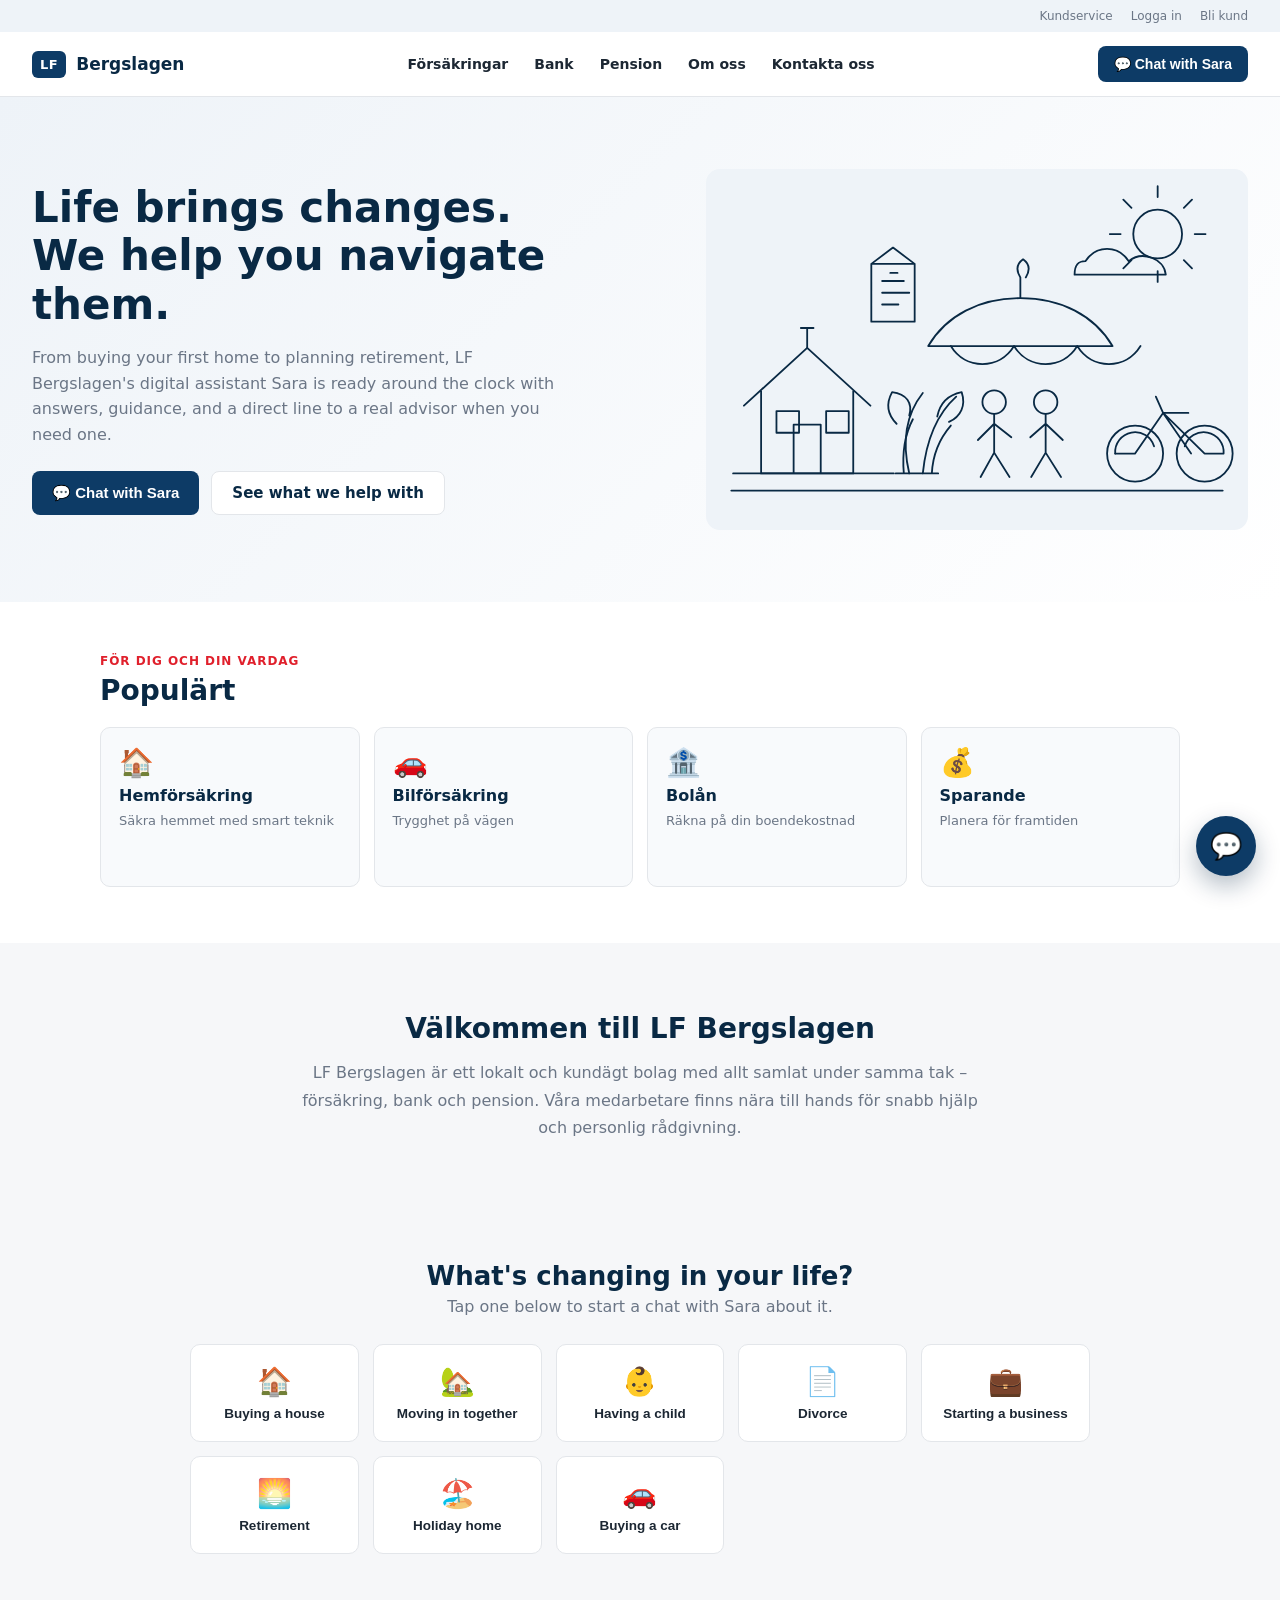
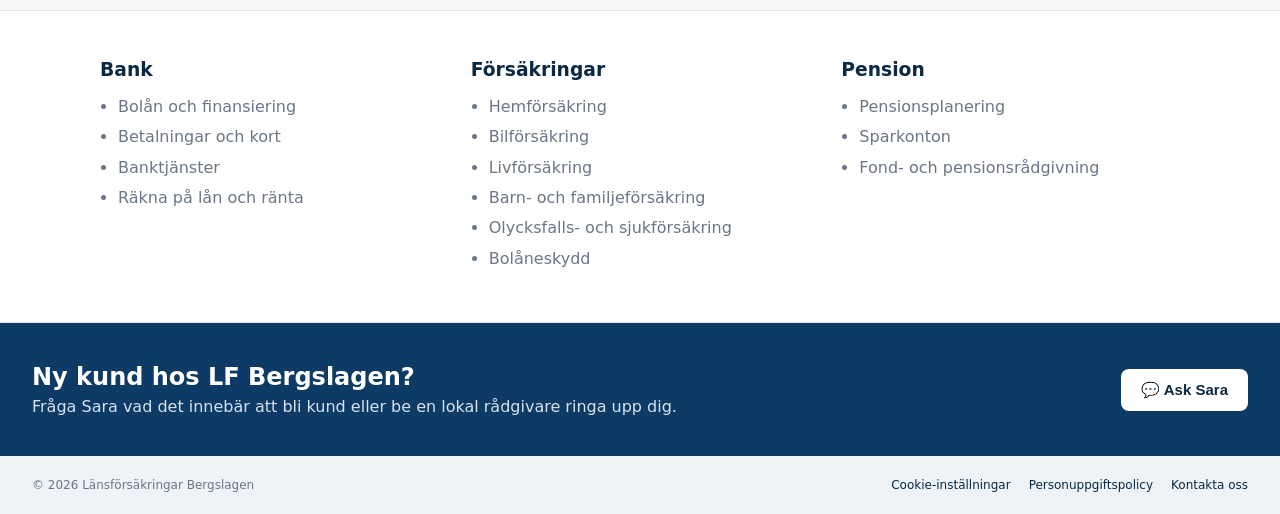
==== frontend/site.html @ 1dabb5bf "Add bilingual form-filling, LF logos, and initial site redesign" ====
<!DOCTYPE html>
<html lang="sv">

<head>
  <meta charset="UTF-8" />
  <meta name="viewport" content="width=device-width, initial-scale=1.0" />
  <title>LF Bergslagen — Demo site</title>
  <link rel="stylesheet" href="style.css" />
  <link rel="stylesheet" href="site.css" />
</head>

<body class="site-body">
  <div class="utility-bar">
    <div class="utility-links">
      <a href="#support">Kundservice</a>
      <a href="#login">Logga in</a>
      <a href="#become-customer">Bli kund</a>
    </div>
  </div>
  <header class="site-nav">
    <div class="site-logo">
      <span class="site-logo-mark">LF</span>
      <span class="site-logo-text">Bergslagen</span>
    </div>
    <nav class="site-links">
      <a href="#insurance">Försäkringar</a>
      <a href="#bank">Bank</a>
      <a href="#pension">Pension</a>
      <a href="#about">Om oss</a>
      <a href="#support">Kontakta oss</a>
    </nav>
    <button id="nav-chat-btn" class="site-nav-cta" type="button">💬 Chat with Sara</button>
  </header>

  <main>
    <section class="hero">
      <div class="hero-copy">
        <h1>Life brings changes.<br />We help you navigate them.</h1>
        <p>
          From buying your first home to planning retirement, LF Bergslagen's
          digital assistant Sara is ready around the clock with answers,
          guidance, and a direct line to a real advisor when you need one.
        </p>
        <div class="hero-actions">
          <button id="hero-chat-btn" class="btn btn-primary" type="button">💬 Chat with Sara</button>
          <a href="#life-moments" class="btn btn-secondary">See what we help with</a>
        </div>
      </div>
      <div class="hero-art">
        <svg class="hero-illustration" viewBox="0 0 600 400" role="img"
          aria-labelledby="hero-illustration-title hero-illustration-desc">
          <title id="hero-illustration-title">Trygghet i vardagen</title>
          <desc id="hero-illustration-desc">En linjeteckning med hus, paraply över två personer, cykel, träd, sol, moln
            och dokument.</desc>
          <g fill="none" stroke="currentColor" stroke-linecap="round" stroke-linejoin="round" stroke-width="2">
            <circle cx="500" cy="72" r="27" />
            <path d="M500 31v-12M500 113v12M459 72h-12M541 72h12M471 43l-9-9M529 43l9-9M471 101l-9 9M529 101l9 9" />
            <path d="M420 102c12-18 36-18 48 0 15-12 39-3 41 15h-101c0-12 5-15 12-15z" />

            <path d="M42 262L112 198l70 64M61 246v91h102v-91M97 337v-54h30v54M78 268h25v24H78zM133 268h25v24h-25z" />
            <path d="M30 337h178M112 198v-22M105 176h14" />

            <path d="M246 196c20-34 57-53 102-53s82 19 102 53H246z" />
            <path d="M271 196c8 13 21 20 35 20s27-7 35-20c8 13 21 20 35 20s27-7 35-20c8 13 21 20 35 20s27-7 35-20" />
            <path d="M348 143v-23M348 120c-5-8-4-15 3-20 7 5 8 12 3 20" />
            <circle cx="319" cy="258" r="13" />
            <path d="M319 271v43M319 282l-18 18M319 282l19 15M319 314l-15 27M319 314l17 27" />
            <circle cx="376" cy="258" r="13" />
            <path d="M376 271v43M376 282l-17 15M376 282l19 18M376 314l-16 27M376 314l17 27" />

            <circle cx="475" cy="315" r="31" />
            <circle cx="552" cy="315" r="31" />
            <path d="M475 315l31-45 46 45M506 270h28M506 270l-8-18M537 315l-31-45M475 315h-22M552 315h20" />
            <path d="M453 315a22 22 0 0 1 43-8M530 307a22 22 0 0 1 43 8" />

            <path
              d="M225 337c-8-34-4-65 15-89M240 337c4-39 17-67 37-85M211 282c-10-10-12-22-5-35 16 2 23 12 19 26M256 274c3-15 12-24 27-27 5 15-1 27-14 33" />
            <path d="M210 337h47M219 337c-2-23 1-43 10-60M250 337c1-20 8-38 21-53" />

            <path d="M183 105h48v64h-48zM183 105l24-18 24 18M195 124h24M195 137h30M195 150h18" />
            <path d="M204 115h8" />

            <path d="M28 356h544" />
          </g>
        </svg>
      </div>
    </section>

    <section class="popular" aria-labelledby="popular-title">
      <div class="section-heading">
        <span class="section-kicker">För dig och din vardag</span>
        <h2 id="popular-title">Populärt</h2>
      </div>
      <div class="popular-grid">
        <a class="popular-card" href="#insurance">
          <span class="popular-icon" aria-hidden="true">🏠</span>
          <span class="popular-card-title">Hemförsäkring</span>
          <span class="popular-card-copy">Säkra hemmet med smart teknik</span>
        </a>
        <a class="popular-card" href="#insurance">
          <span class="popular-icon" aria-hidden="true">🚗</span>
          <span class="popular-card-title">Bilförsäkring</span>
          <span class="popular-card-copy">Trygghet på vägen</span>
        </a>
        <a class="popular-card" href="#bank">
          <span class="popular-icon" aria-hidden="true">🏦</span>
          <span class="popular-card-title">Bolån</span>
          <span class="popular-card-copy">Räkna på din boendekostnad</span>
        </a>
        <a class="popular-card" href="#pension">
          <span class="popular-icon" aria-hidden="true">💰</span>
          <span class="popular-card-title">Sparande</span>
          <span class="popular-card-copy">Planera för framtiden</span>
        </a>
      </div>
    </section>

    <section id="about" class="welcome-section">
      <h2>Välkommen till LF Bergslagen</h2>
      <p>LF Bergslagen är ett lokalt och kundägt bolag med allt samlat under samma tak – försäkring, bank och pension.
        Våra medarbetare finns nära till hands för snabb hjälp och personlig rådgivning.</p>
    </section>

    <section id="life-moments" class="life-moments">
      <h2>What's changing in your life?</h2>
      <p class="section-sub">Tap one below to start a chat with Sara about it.</p>
      <div class="moment-grid">
        <button class="moment-card" data-text="I'd like help with buying a house">🏠<span>Buying a house</span></button>
        <button class="moment-card" data-text="My partner and I are moving in together">🏡<span>Moving in
            together</span></button>
        <button class="moment-card" data-text="We're having a baby soon">👶<span>Having a child</span></button>
        <button class="moment-card" data-text="I'm going through a divorce">📄<span>Divorce</span></button>
        <button class="moment-card" data-text="I'm starting my own business">💼<span>Starting a business</span></button>
        <button class="moment-card" data-text="I'm retiring soon">🌅<span>Retirement</span></button>
        <button class="moment-card" data-text="I'd like help with buying a holiday home">🏖️<span>Holiday
            home</span></button>
        <button class="moment-card" data-text="I'd like help with buying a car">🚗<span>Buying a car</span></button>
      </div>
    </section>

    <section id="bank" class="products">
      <div class="product-col">
        <h3>Bank</h3>
        <ul>
          <li>Bolån och finansiering</li>
          <li>Betalningar och kort</li>
          <li>Banktjänster</li>
          <li>Räkna på lån och ränta</li>
        </ul>
      </div>
      <div class="product-col" id="insurance">
        <h3>Försäkringar</h3>
        <ul>
          <li>Hemförsäkring</li>
          <li>Bilförsäkring</li>
          <li>Livförsäkring</li>
          <li>Barn- och familjeförsäkring</li>
          <li>Olycksfalls- och sjukförsäkring</li>
          <li>Bolåneskydd</li>
        </ul>
      </div>
      <div class="product-col" id="pension">
        <h3>Pension</h3>
        <ul>
          <li>Pensionsplanering</li>
          <li>Sparkonton</li>
          <li>Fond- och pensionsrådgivning</li>
        </ul>
      </div>
    </section>

    <section id="become-customer" class="cta-band">
      <div>
        <h2>Ny kund hos LF Bergslagen?</h2>
        <p>Fråga Sara vad det innebär att bli kund eller be en lokal rådgivare ringa upp dig.</p>
      </div>
      <button class="btn btn-primary cta-band-btn" type="button" data-text="I'd like to become a customer">💬 Ask
        Sara</button>
    </section>
  </main>

  <footer class="site-footer">
    <span>© 2026 Länsförsäkringar Bergslagen</span>
    <nav class="footer-links" aria-label="Footer">
      <a href="#">Cookie-inställningar</a>
      <a href="#">Personuppgiftspolicy</a>
      <a href="#support" id="footer-chat-link">Kontakta oss</a>
    </nav>
  </footer>

  <div id="chat-widget" class="chat-widget" hidden>
    <div class="chat-widget-header">
      <span>Sara · AI assistant</span>
      <div class="chat-widget-header-actions">
        <button id="chat-widget-maximize" type="button" title="Expand" aria-label="Expand chat">⤢</button>
        <button id="chat-widget-fullscreen" type="button" title="Full screen" aria-label="Full screen chat">⛶</button>
        <button id="chat-widget-close" type="button" title="Minimize" aria-label="Minimize chat">✕</button>
      </div>
    </div>
    <iframe id="chat-widget-frame" class="chat-widget-frame" title="Chat with Sara" src="about:blank"></iframe>
  </div>
  <button id="chat-widget-fab" class="chat-widget-fab" type="button" aria-label="Open chat">💬</button>

  <script src="site.js"></script>
</body>

</html>
---- frontend/style.css ----
:root {
  --lf-blue: #0d3b66;
  --lf-blue-dark: #092944;
  --lf-red: #e0202c;
  --lf-green: #1a7a4c;
  --bg: #f6f7f9;
  --bubble-assistant: #ffffff;
  --bubble-user: var(--lf-blue);
  --bubble-human: #f0f9f3;
  --text-main: #1c2733;
  --text-muted: #6b7686;
  --border: #e3e6ea;
}

* {
  box-sizing: border-box;
}

/* An author-stylesheet `display` rule (e.g. `.attachment-preview { display:
   flex }`) beats the user-agent stylesheet's `[hidden] { display: none }`
   rule regardless of selector specificity, because author-origin normal
   rules always outrank user-agent-origin normal rules in the cascade. Any
   element toggled via the `hidden` attribute needs this to actually hide. */
[hidden] {
  display: none !important;
}

body {
  margin: 0;
  font-family: "Segoe UI", system-ui, -apple-system, sans-serif;
  background: var(--bg);
  color: var(--text-main);
  height: 100vh;
  display: flex;
  flex-direction: column;
}

.topbar {
  background: var(--lf-blue);
  color: white;
  padding: 12px 20px;
  display: flex;
  align-items: center;
  justify-content: space-between;
  gap: 10px;
}

.app-shell {
  flex: 1;
  display: flex;
  min-height: 0;
}

.sidebar {
  width: 220px;
  min-width: 180px;
  background: white;
  border-right: 1px solid var(--border);
  display: flex;
  flex-direction: column;
  padding: 12px;
  overflow-y: auto;
}

.sidebar-header {
  display: flex;
  align-items: center;
  justify-content: space-between;
  gap: 6px;
  margin-bottom: 10px;
}

.new-chat-btn {
  background: var(--lf-blue);
  color: white;
  border: none;
  border-radius: 8px;
  padding: 10px;
  font-weight: 600;
  font-size: 13.5px;
  cursor: pointer;
}

/* Claude-style collapse: hide the previous-chats sidebar entirely and let
   the chat column reclaim that width (see the wider max-width rule below),
   with a "show sidebar" button appearing in the topbar to bring it back. */
.sidebar-toggle-btn {
  background: white;
  border: 1px solid var(--border);
  border-radius: 8px;
  color: var(--text-muted);
  cursor: pointer;
  flex-shrink: 0;
  font-size: 15px;
  line-height: 1;
  padding: 0;
  height: 36px;
  width: 36px;
}

.sidebar-toggle-btn:hover {
  background: #eef3f8;
  color: var(--lf-blue-dark);
}

.topbar-left {
  display: flex;
  align-items: center;
  gap: 10px;
  min-width: 0;
}

.topbar-sidebar-toggle {
  background: rgba(255, 255, 255, 0.12);
  border-color: rgba(255, 255, 255, 0.4);
  color: white;
}

.topbar-sidebar-toggle:hover {
  background: rgba(255, 255, 255, 0.22);
  color: white;
}

body.sidebar-collapsed .sidebar {
  display: none;
}

body.sidebar-collapsed #sidebar-show-btn {
  display: inline-flex;
  align-items: center;
  justify-content: center;
}

.new-chat-btn:hover {
  background: var(--lf-blue-dark);
}

.chat-list {
  display: flex;
  flex-direction: column;
  gap: 4px;
  overflow-y: auto;
}

.chat-item {
  padding: 8px 10px;
  border-radius: 6px;
  font-size: 13px;
  color: var(--text-main);
  cursor: pointer;
  overflow: hidden;
  text-overflow: ellipsis;
  white-space: nowrap;
}

.chat-item:hover {
  background: var(--bg);
}

.chat-item.active {
  background: #eef3f8;
  color: var(--lf-blue-dark);
  font-weight: 600;
}

.brand {
  cursor: pointer;
  display: flex;
  align-items: center;
  gap: 10px;
}

.brand-logo {
  height: 36px;
  width: auto;
}

.brand-text {
  display: flex;
  flex-direction: column;
  line-height: 1.25;
}

.brand-name {
  font-weight: 600;
  font-size: 16px;
}

.brand-sub {
  color: #c7d4e2;
  font-size: 12px;
}

.avatar {
  width: 34px;
  height: 34px;
  min-width: 34px;
  border-radius: 50%;
  display: flex;
  align-items: center;
  justify-content: center;
  font-weight: 700;
  font-size: 14px;
  color: white;
}

.avatar-ai {
  background: var(--lf-red);
}

.avatar-ai img {
  width: 100%;
  height: 100%;
  border-radius: inherit;
  object-fit: cover;
}

.avatar-human {
  background: var(--lf-green);
}

.header-actions {
  display: flex;
  align-items: center;
  gap: 10px;
}

.lang-toggle {
  display: flex;
  border: 1px solid rgba(255, 255, 255, 0.4);
  border-radius: 999px;
  overflow: hidden;
}

.lang-btn {
  background: transparent;
  color: #c7d4e2;
  border: none;
  padding: 6px 10px;
  font-size: 12px;
  font-weight: 700;
  cursor: pointer;
}

.lang-btn.active {
  background: white;
  color: var(--lf-blue-dark);
}

.human-btn {
  background: rgba(255, 255, 255, 0.12);
  color: white;
  border: 1px solid rgba(255, 255, 255, 0.4);
  border-radius: 999px;
  padding: 6px 14px;
  font-size: 13px;
  cursor: pointer;
  white-space: nowrap;
}

.human-btn:hover {
  background: rgba(255, 255, 255, 0.22);
}

.human-btn:disabled {
  opacity: 0.6;
  cursor: default;
}

.chat-shell {
  flex: 1;
  display: flex;
  flex-direction: column;
  max-width: 1500px;
  width: 100%;
  margin: 0 auto;
  padding: 16px 32px;
  min-height: 0;
  transition: max-width 0.2s ease;
}

/* Hiding the previous-chats sidebar (see .sidebar-toggle-btn above) frees
   up real width, not just blank space - let the chat column fill all of
   it rather than leaving the freed area empty. */
body.sidebar-collapsed .chat-shell {
  max-width: none;
}

.chat-shell.drag-over {
  outline: 2px dashed var(--lf-blue);
  outline-offset: -8px;
  background: #eef3f8;
}

.messages {
  flex: 1;
  overflow-y: auto;
  display: flex;
  flex-direction: column;
  gap: 12px;
  padding-bottom: 12px;
}

.msg {
  max-width: min(760px, 80%);
  padding: 12px 14px;
  border-radius: 12px;
  line-height: 1.45;
  font-size: 14.5px;
  white-space: pre-wrap;
}

.msg.assistant {
  background: var(--bubble-assistant);
  border: 1px solid var(--border);
  align-self: flex-start;
  border-bottom-left-radius: 4px;
}

.msg.assistant p {
  margin: 0 0 10px;
}

.msg.assistant p:last-child {
  margin-bottom: 0;
}

.msg.assistant ul,
.msg.assistant ol {
  margin: 0 0 10px;
  padding-left: 20px;
}

.msg.assistant li {
  margin-bottom: 4px;
}

.msg.assistant a {
  color: var(--lf-blue);
  font-weight: 600;
  text-decoration: underline;
}

.msg.assistant strong {
  color: var(--lf-blue-dark);
}

.msg.user {
  background: var(--bubble-user);
  color: white;
  align-self: flex-end;
  border-bottom-right-radius: 4px;
}

.msg.pending {
  color: var(--text-muted);
  font-style: italic;
}

.msg-label {
  margin-bottom: 4px;
}

.msg.human {
  background: var(--bubble-human);
  border: 1px solid #cdeadb;
  align-self: flex-start;
  border-bottom-left-radius: 4px;
}

.msg.human .msg-label {
  color: var(--lf-green);
}

.msg.system-note {
  align-self: center;
  background: transparent;
  color: var(--text-muted);
  font-size: 12.5px;
  font-style: italic;
  padding: 2px 8px;
}

.msg.attachment {
  background: #eef3f8;
  border: 1px dashed #b9c9dc;
  align-self: flex-end;
  color: var(--lf-blue-dark);
  font-size: 13.5px;
  min-width: min(360px, 80%);
  white-space: normal;
}

.sent-attachment-title {
  font-weight: 700;
  margin-bottom: 8px;
}

.sent-attachment {
  background: white;
  border: 1px solid var(--border);
  border-radius: 6px;
  display: flex;
  align-items: center;
  gap: 8px;
  margin-top: 6px;
  min-width: 0;
  padding: 8px;
}

.sent-attachment-name {
  flex: 1;
  font-weight: 600;
  min-width: 0;
  overflow-wrap: anywhere;
}

.sent-attachment-view {
  background: var(--lf-blue);
  border: none;
  border-radius: 6px;
  color: white;
  cursor: pointer;
  font-size: 12px;
  font-weight: 700;
  padding: 6px 10px;
  white-space: nowrap;
}

.sent-attachment-thumb {
  border-radius: 4px;
  height: 34px;
  object-fit: cover;
  width: 34px;
}

.sent-attachment-icon {
  align-items: center;
  background: #eef3f8;
  border-radius: 4px;
  display: flex;
  flex-shrink: 0;
  font-size: 18px;
  height: 34px;
  justify-content: center;
  width: 34px;
}

.attachment-viewer {
  align-items: center;
  background: rgba(9, 41, 68, 0.45);
  display: flex;
  inset: 0;
  justify-content: center;
  padding: 20px;
  position: fixed;
  z-index: 1000;
}

.attachment-viewer-modal {
  background: white;
  border-radius: 8px;
  box-shadow: 0 18px 50px rgba(9, 41, 68, 0.25);
  display: flex;
  flex-direction: column;
  max-height: min(720px, 90vh);
  max-width: min(760px, 94vw);
  overflow: hidden;
  width: 100%;
}

.attachment-viewer-header {
  align-items: center;
  border-bottom: 1px solid var(--border);
  display: flex;
  gap: 12px;
  justify-content: space-between;
  padding: 12px 14px;
}

.attachment-viewer-header strong {
  overflow-wrap: anywhere;
}

.attachment-viewer-header button,
.attachment-viewer-open {
  background: var(--lf-blue);
  border: none;
  border-radius: 6px;
  color: white;
  cursor: pointer;
  font-weight: 700;
  padding: 7px 11px;
  text-decoration: none;
}

.attachment-viewer-actions {
  align-items: center;
  display: flex;
  flex-shrink: 0;
  gap: 8px;
}

.attachment-viewer-content-label {
  color: var(--text-muted);
  font-size: 12px;
  font-weight: 700;
  padding: 12px 14px 0;
}

.attachment-viewer-content {
  color: var(--text-main);
  font-family: inherit;
  font-size: 13px;
  line-height: 1.45;
  margin: 0;
  overflow: auto;
  padding: 8px 14px 14px;
  white-space: pre-wrap;
}

.attachment-viewer-image {
  display: block;
  max-height: 320px;
  max-width: 100%;
  object-fit: contain;
  padding: 14px 14px 0;
}

.attachment-viewer-frame {
  background: #525659;
  border: none;
  flex: 1;
  min-height: min(560px, 70vh);
  width: 100%;
}

.attachment-viewer-placeholder {
  align-items: center;
  color: var(--text-muted);
  display: flex;
  flex-direction: column;
  gap: 8px;
  padding: 28px 14px;
  text-align: center;
}

.attachment-viewer-placeholder-icon {
  font-size: 40px;
}

.chips {
  padding: 8px 0 4px;
}

/* The initial "not sure where to start" topic list -- a dropdown instead
   of a big wrapped grid of pill buttons, so it stays compact both on the
   full-page chat and when the chat is embedded narrow (see site.js widget). */
.topic-dropdown {
  display: inline-block;
  position: relative;
}

.topic-dropdown-toggle {
  align-items: center;
  background: white;
  border: 1px solid var(--border);
  border-radius: 8px;
  color: var(--lf-blue-dark);
  cursor: pointer;
  display: flex;
  font-size: 13.5px;
  font-weight: 600;
  gap: 8px;
  padding: 8px 12px;
}

.topic-dropdown-toggle:hover {
  border-color: var(--lf-blue);
}

.topic-dropdown-toggle .caret {
  color: var(--text-muted);
  font-size: 11px;
  transition: transform 0.15s ease;
}

.topic-dropdown-toggle.open .caret {
  transform: rotate(180deg);
}

.topic-dropdown-menu {
  background: white;
  border: 1px solid var(--border);
  border-radius: 8px;
  bottom: 100%;
  box-shadow: 0 12px 30px rgba(9, 41, 68, 0.15);
  left: 0;
  margin-bottom: 6px;
  max-height: 260px;
  overflow-y: auto;
  position: absolute;
  width: max(240px, 100%);
  z-index: 20;
}

.topic-dropdown-item {
  background: none;
  border: none;
  color: var(--text-main);
  cursor: pointer;
  display: block;
  font-size: 13.5px;
  padding: 9px 12px;
  text-align: left;
  width: 100%;
}

.topic-dropdown-item:hover {
  background: #eef3f8;
  color: var(--lf-blue-dark);
}

.topic-dropdown-item+.topic-dropdown-item {
  border-top: 1px solid var(--border);
}

.suggestions {
  display: flex;
  flex-wrap: wrap;
  gap: 8px;
  align-self: flex-start;
  max-width: min(760px, 80%);
  margin-top: -4px;
}

.suggestion-chip {
  background: white;
  border: 1px solid var(--lf-blue);
  color: var(--lf-blue);
  border-radius: 999px;
  padding: 5px 11px;
  font-size: 12.5px;
  cursor: pointer;
}

.suggestion-chip:hover {
  background: #eef3f8;
}

.inline-form {
  align-self: flex-start;
  max-width: min(600px, 85%);
  background: white;
  border: 1px solid var(--border);
  border-radius: 12px;
  padding: 14px 16px;
  display: flex;
  flex-direction: column;
  gap: 12px;
}

.inline-form-field {
  display: flex;
  flex-direction: column;
  gap: 6px;
}

.inline-form-field label {
  font-size: 13px;
  font-weight: 600;
  color: var(--text-main);
}

.inline-form-field input[type="text"] {
  padding: 9px 11px;
  border-radius: 8px;
  border: 1px solid var(--border);
  font-size: 14px;
  font-family: inherit;
}

.inline-form-field input[type="text"]:focus {
  outline: 2px solid var(--lf-blue);
}

.inline-form-yesno {
  display: flex;
  gap: 16px;
}

.inline-form-radio {
  display: flex;
  align-items: center;
  gap: 5px;
  font-size: 13.5px;
  cursor: pointer;
}

.inline-form-error {
  margin: 0;
  font-size: 12.5px;
  color: var(--lf-red);
  min-height: 0;
}

.inline-form button[type="submit"] {
  align-self: flex-start;
}

.msg-label {
  display: flex;
  align-items: center;
  gap: 6px;
}

.msg-label-text {
  font-size: 11px;
  font-weight: 700;
  letter-spacing: 0.02em;
  text-transform: uppercase;
  color: var(--text-muted);
}

.msg.human .msg-label-text {
  color: var(--lf-green);
}

.speak-btn {
  background: none;
  border: none;
  padding: 0;
  font-size: 13px;
  line-height: 1;
  cursor: pointer;
  color: var(--text-muted);
  opacity: 0.75;
}

.speak-btn:hover {
  opacity: 1;
}

.speak-btn.speaking {
  color: var(--lf-red);
  opacity: 1;
}

.rating-bar {
  align-items: center;
  display: flex;
  gap: 8px;
  justify-content: flex-end;
  padding: 4px 2px;
}

.rating-label {
  color: var(--text-muted);
  font-size: 12.5px;
}

.rating-stars {
  display: flex;
}

.star-btn {
  background: none;
  border: none;
  color: var(--border);
  cursor: pointer;
  font-size: 18px;
  line-height: 1;
  padding: 2px;
  transition: color 0.15s ease;
}

.star-btn:hover {
  color: #f2b90c;
}

.star-btn.filled {
  color: #f2b90c;
}

.composer {
  display: flex;
  gap: 8px;
  padding-top: 8px;
  border-top: 1px solid var(--border);
}

.composer textarea {
  flex: 1;
  padding: 12px 14px;
  border-radius: 10px;
  border: 1px solid var(--border);
  font-size: 14.5px;
  font-family: inherit;
  resize: none;
  max-height: 140px;
  line-height: 1.4;
}

.composer textarea:focus {
  outline: 2px solid var(--lf-blue);
}

.composer button {
  background: var(--lf-red);
  color: white;
  border: none;
  padding: 0 20px;
  border-radius: 10px;
  font-weight: 600;
  cursor: pointer;
}

.composer button:disabled {
  opacity: 0.6;
  cursor: default;
}

.composer button.icon-btn {
  background: white;
  border: 1px solid var(--border);
  color: var(--lf-blue-dark);
  padding: 0;
  width: 42px;
  font-size: 17px;
}

.composer button.icon-btn:hover {
  background: #eef3f8;
}

.composer button.icon-btn.recording {
  background: var(--lf-red);
  color: white;
  border-color: var(--lf-red);
}

.attachment-preview {
  display: flex;
  flex-direction: column;
  gap: 6px;
  background: #eef3f8;
  border: 1px solid #b9c9dc;
  border-radius: 8px;
  padding: 8px 10px;
  font-size: 13px;
  color: var(--lf-blue-dark);
  margin-bottom: 8px;
}

.attachment-preview-header {
  width: 100%;
  color: var(--text-muted);
  font-size: 12px;
}

.attachment-list {
  display: flex;
  flex-direction: column;
  gap: 5px;
  width: 100%;
}

.attachment-item {
  display: flex;
  align-items: center;
  gap: 8px;
  min-width: 0;
}

.attachment-name {
  flex: 1;
  overflow: hidden;
  text-overflow: ellipsis;
  white-space: nowrap;
}

.attachment-size {
  color: var(--text-muted);
  font-size: 12px;
}

.attachment-preview button {
  background: none;
  border: none;
  color: var(--text-muted);
  cursor: pointer;
  font-size: 15px;
  line-height: 1;
}

.fill-form-btn {
  align-self: flex-start;
  margin: 0 0 10px;
  padding: 8px 14px;
  border: 1px solid var(--lf-blue);
  border-radius: 6px;
  background: white;
  color: var(--lf-blue-dark);
  cursor: pointer;
  font-weight: 600;
}

.fill-form-btn:disabled {
  cursor: not-allowed;
  opacity: 0.45;
}

/* Set on <body> by app.js when this page is embedded as a small widget
   (see site.js) -- there's no room for the new-chat/previous-chats
   sidebar at that size, so hide it outright instead of shrinking it to
   an icon-only column. Maximizing the widget removes this class, and
   the sidebar reappears at full size (its width is well above the
   640px breakpoint below by then). Standalone/mobile use of this page
   never gets this class, so its own icon-only collapse is unaffected. */
body.widget-compact .sidebar {
  display: none;
}

/* No room for a sidebar at all in the small embedded-widget bubble (see the
   comment above), so don't offer a "show sidebar" toggle there either. */
body.widget-compact #sidebar-show-btn {
  display: none !important;
}

@media (max-width: 640px) {
  .sidebar {
    width: 84px;
    min-width: 84px;
    padding: 8px 6px;
  }

  .sidebar-header {
    flex-direction: column;
  }

  .new-chat-btn {
    font-size: 0;
    padding: 10px 0;
  }

  .new-chat-btn::before {
    content: "+";
    font-size: 18px;
  }

  #sidebar-hide-btn {
    width: 100%;
  }

  .chat-item {
    font-size: 11px;
  }
}

@media (max-width: 480px) {
  .chat-shell {
    padding: 10px;
  }

  .msg {
    max-width: 90%;
  }
}
---- frontend/site.css ----
/* Marketing/demo homepage for LF Bergslagen -- reuses the color tokens
   defined in style.css (:root) so it stays visually consistent with the
   chat app itself, which is embedded here as a widget. */

.site-body {
  display: block;
  height: auto;
  min-height: 100vh;
  overflow-y: auto;
}

.utility-bar {
  align-items: center;
  background: #eef3f8;
  display: flex;
  justify-content: flex-end;
  min-height: 32px;
  padding: 0 32px;
}

.utility-links {
  display: flex;
  gap: 18px;
}

.utility-links a {
  color: var(--text-muted);
  font-size: 12px;
  text-decoration: none;
}

.utility-links a:hover {
  color: var(--lf-blue);
}

.site-nav {
  align-items: center;
  background: white;
  border-bottom: 1px solid var(--border);
  display: flex;
  gap: 24px;
  justify-content: space-between;
  padding: 14px 32px;
  position: sticky;
  top: 0;
  z-index: 10;
}

.site-logo {
  align-items: center;
  display: flex;
  gap: 10px;
}

.site-logo-mark {
  background: var(--lf-blue);
  border-radius: 6px;
  color: white;
  font-size: 13px;
  font-weight: 800;
  letter-spacing: 0.5px;
  padding: 6px 8px;
}

.site-logo-text {
  color: var(--lf-blue-dark);
  font-size: 17px;
  font-weight: 700;
}

.site-links {
  display: flex;
  flex-wrap: wrap;
  gap: 26px;
}

.site-links a {
  color: var(--text-main);
  font-size: 14px;
  font-weight: 600;
  text-decoration: none;
}

.site-links a:hover {
  color: var(--lf-blue);
}

.site-nav-cta {
  background: var(--lf-blue);
  border: none;
  border-radius: 8px;
  color: white;
  cursor: pointer;
  font-size: 14px;
  font-weight: 700;
  padding: 10px 16px;
  white-space: nowrap;
}

.site-nav-cta:hover {
  background: var(--lf-blue-dark);
}

.hero {
  align-items: center;
  background: linear-gradient(135deg, #eef3f8 0%, #ffffff 100%);
  display: flex;
  flex-wrap: wrap;
  gap: 32px;
  padding: 72px 32px;
}

.hero-copy {
  flex: 1 1 420px;
}

.hero-copy h1 {
  color: var(--lf-blue-dark);
  font-size: clamp(28px, 4vw, 42px);
  line-height: 1.15;
  margin: 0 0 16px;
}

.hero-copy p {
  color: var(--text-muted);
  font-size: 16px;
  line-height: 1.6;
  margin: 0 0 24px;
  max-width: 52ch;
}

.hero-actions {
  display: flex;
  flex-wrap: wrap;
  gap: 12px;
}

.btn {
  border-radius: 8px;
  cursor: pointer;
  font-size: 15px;
  font-weight: 700;
  padding: 12px 20px;
  text-decoration: none;
  display: inline-block;
  border: none;
}

.btn-primary {
  background: var(--lf-blue);
  color: white;
}

.btn-primary:hover {
  background: var(--lf-blue-dark);
}

.btn-secondary {
  background: white;
  border: 1px solid var(--border);
  color: var(--lf-blue-dark);
}

.btn-secondary:hover {
  border-color: var(--lf-blue);
}

.hero-art {
  align-items: center;
  background: #eef3f8;
  border-radius: 14px;
  flex: 1 1 320px;
  display: flex;
  min-height: 300px;
  justify-content: center;
}

.hero-illustration {
  color: var(--lf-blue-dark);
  display: block;
  height: auto;
  max-width: 600px;
  width: 100%;
}

.popular {
  background: white;
  padding: 48px 32px 56px;
}

.section-heading,
.popular-grid,
.welcome-section {
  margin-left: auto;
  margin-right: auto;
  max-width: 1080px;
}

.section-heading {
  margin-bottom: 20px;
}

.section-kicker {
  color: var(--lf-red);
  font-size: 12px;
  font-weight: 700;
  letter-spacing: 0.08em;
  text-transform: uppercase;
}

.section-heading h2,
.welcome-section h2 {
  color: var(--lf-blue-dark);
  font-size: 28px;
  margin: 5px 0 0;
}

.popular-grid {
  display: grid;
  gap: 14px;
  grid-template-columns: repeat(4, minmax(0, 1fr));
}

.popular-card {
  background: #f8fafc;
  border: 1px solid var(--border);
  border-radius: 10px;
  color: var(--text-main);
  display: flex;
  flex-direction: column;
  gap: 7px;
  min-height: 160px;
  padding: 18px;
  text-decoration: none;
  transition: border-color 0.15s ease, box-shadow 0.15s ease, transform 0.15s ease;
}

.popular-card:hover {
  border-color: var(--lf-blue);
  box-shadow: 0 8px 20px rgba(9, 41, 68, 0.12);
  transform: translateY(-2px);
}

.popular-icon {
  font-size: 28px;
}

.popular-card-title {
  color: var(--lf-blue-dark);
  font-size: 16px;
  font-weight: 700;
}

.popular-card-copy {
  color: var(--text-muted);
  font-size: 13px;
  line-height: 1.45;
}

.welcome-section {
  padding: 64px 32px;
  text-align: center;
}

.welcome-section p {
  color: var(--text-muted);
  line-height: 1.7;
  margin: 14px auto 0;
  max-width: 700px;
}

.life-moments {
  padding: 56px 32px;
  text-align: center;
}

.life-moments h2 {
  color: var(--lf-blue-dark);
  font-size: 26px;
  margin: 0 0 6px;
}

.section-sub {
  color: var(--text-muted);
  margin: 0 0 28px;
}

.moment-grid {
  display: grid;
  gap: 14px;
  grid-template-columns: repeat(auto-fit, minmax(140px, 1fr));
  margin: 0 auto;
  max-width: 900px;
}

.moment-card {
  background: white;
  border: 1px solid var(--border);
  border-radius: 10px;
  cursor: pointer;
  display: flex;
  flex-direction: column;
  align-items: center;
  font-size: 28px;
  gap: 8px;
  padding: 20px 12px;
  transition: transform 0.15s ease, box-shadow 0.15s ease;
}

.moment-card span {
  color: var(--text-main);
  font-size: 13.5px;
  font-weight: 600;
}

.moment-card:hover {
  border-color: var(--lf-blue);
  box-shadow: 0 8px 20px rgba(9, 41, 68, 0.12);
  transform: translateY(-2px);
}

.products {
  background: white;
  border-top: 1px solid var(--border);
  border-bottom: 1px solid var(--border);
  display: flex;
  flex-wrap: wrap;
  gap: 32px;
  padding: 48px max(32px, calc((100% - 1080px) / 2));
}

.product-col {
  flex: 1 1 220px;
}

.product-col h3 {
  color: var(--lf-blue-dark);
  margin: 0 0 12px;
}

.product-col ul {
  color: var(--text-muted);
  line-height: 1.9;
  margin: 0;
  padding-left: 18px;
}

.cta-band {
  align-items: center;
  background: var(--lf-blue);
  color: white;
  display: flex;
  flex-wrap: wrap;
  gap: 20px;
  justify-content: space-between;
  padding: 40px 32px;
}

.cta-band h2 {
  margin: 0 0 6px;
}

.cta-band p {
  color: #d7e3ee;
  margin: 0;
}

.cta-band-btn {
  background: white;
  color: var(--lf-blue-dark);
  white-space: nowrap;
}

.cta-band-btn:hover {
  background: #eef3f8;
}

.site-footer {
  align-items: center;
  background: #eef3f8;
  color: var(--text-muted);
  display: flex;
  flex-wrap: wrap;
  font-size: 12px;
  gap: 18px 32px;
  justify-content: space-between;
  padding: 22px 32px;
}

.footer-links {
  display: flex;
  flex-wrap: wrap;
  gap: 18px;
}

.footer-links a {
  color: var(--lf-blue-dark);
  text-decoration: none;
}

.footer-links a:hover {
  color: var(--lf-blue);
}

/* --- Floating chat widget (embeds the real chat app in an iframe) --- */

.chat-widget-fab {
  background: var(--lf-blue);
  border: none;
  border-radius: 50%;
  bottom: 24px;
  box-shadow: 0 10px 24px rgba(9, 41, 68, 0.3);
  color: white;
  cursor: pointer;
  font-size: 26px;
  height: 60px;
  position: fixed;
  right: 24px;
  width: 60px;
  z-index: 999;
}

.chat-widget-fab:hover {
  background: var(--lf-blue-dark);
}

.chat-widget {
  background: white;
  border-radius: 12px;
  bottom: 96px;
  box-shadow: 0 20px 60px rgba(9, 41, 68, 0.3);
  display: flex;
  flex-direction: column;
  /* Bounded by the space actually available above the fixed 96px bottom
     offset (plus a 20px top margin) -- NOT a fixed vh fraction. Sizing
     this off vh alone let the panel's top edge land above the viewport
     on shorter screens, hiding the header (and its close/maximize
     buttons) with no way to scroll back up to it. */
  height: min(640px, calc(100vh - 116px));
  max-height: calc(100vh - 116px);
  overflow: hidden;
  position: fixed;
  right: 24px;
  transition: width 0.15s ease, height 0.15s ease;
  width: min(380px, calc(100vw - 32px));
  z-index: 1000;
}

/* The widget sets its own display: flex above, which -- being an author
   style -- otherwise beats the browser's default [hidden] { display: none },
   so the panel would stay visible after "closing" it. This rule restores
   hidden actually hiding it. */
.chat-widget[hidden] {
  display: none;
}

/* Expanded/"maximized" state: gives the embedded chat app enough width
   (and height) that its own topbar, sidebar, and topic list get their
   normal full-size layout instead of the cramped mobile one. Still capped
   by the same on-screen max-height as the default size. */
.chat-widget.expanded {
  height: min(820px, calc(100vh - 116px));
  width: min(760px, calc(100vw - 32px));
}

/* True full screen -- covers the whole viewport, edge to edge, for
   customers who want the chat as its own full page rather than a corner
   panel. Mutually exclusive with .expanded (site.js only ever applies
   one size class at a time). */
.chat-widget.fullscreen {
  border-radius: 0;
  bottom: 0;
  height: 100vh;
  left: 0;
  max-height: none;
  right: 0;
  top: 0;
  width: 100vw;
}

.chat-widget-header {
  align-items: center;
  background: var(--lf-blue);
  color: white;
  display: flex;
  flex-shrink: 0;
  font-weight: 700;
  justify-content: space-between;
  padding: 12px 14px;
}

.chat-widget-header-actions {
  align-items: center;
  display: flex;
  gap: 4px;
}

.chat-widget-header button {
  background: none;
  border: none;
  border-radius: 6px;
  color: white;
  cursor: pointer;
  font-size: 15px;
  line-height: 1;
  padding: 6px 8px;
}

.chat-widget-header button:hover {
  background: rgba(255, 255, 255, 0.15);
}

.chat-widget-frame {
  border: none;
  flex: 1;
  min-height: 0;
  width: 100%;
}

@media (max-width: 520px) {
  .utility-bar {
    padding: 0 16px;
  }

  .site-nav {
    padding: 12px 16px;
  }

  .site-links {
    display: none;
  }

  .popular-grid {
    grid-template-columns: repeat(2, minmax(0, 1fr));
  }

  .hero,
  .popular,
  .welcome-section,
  .products,
  .cta-band,
  .site-footer {
    padding-left: 20px;
    padding-right: 20px;
  }

  .site-footer {
    align-items: flex-start;
    flex-direction: column;
  }
}
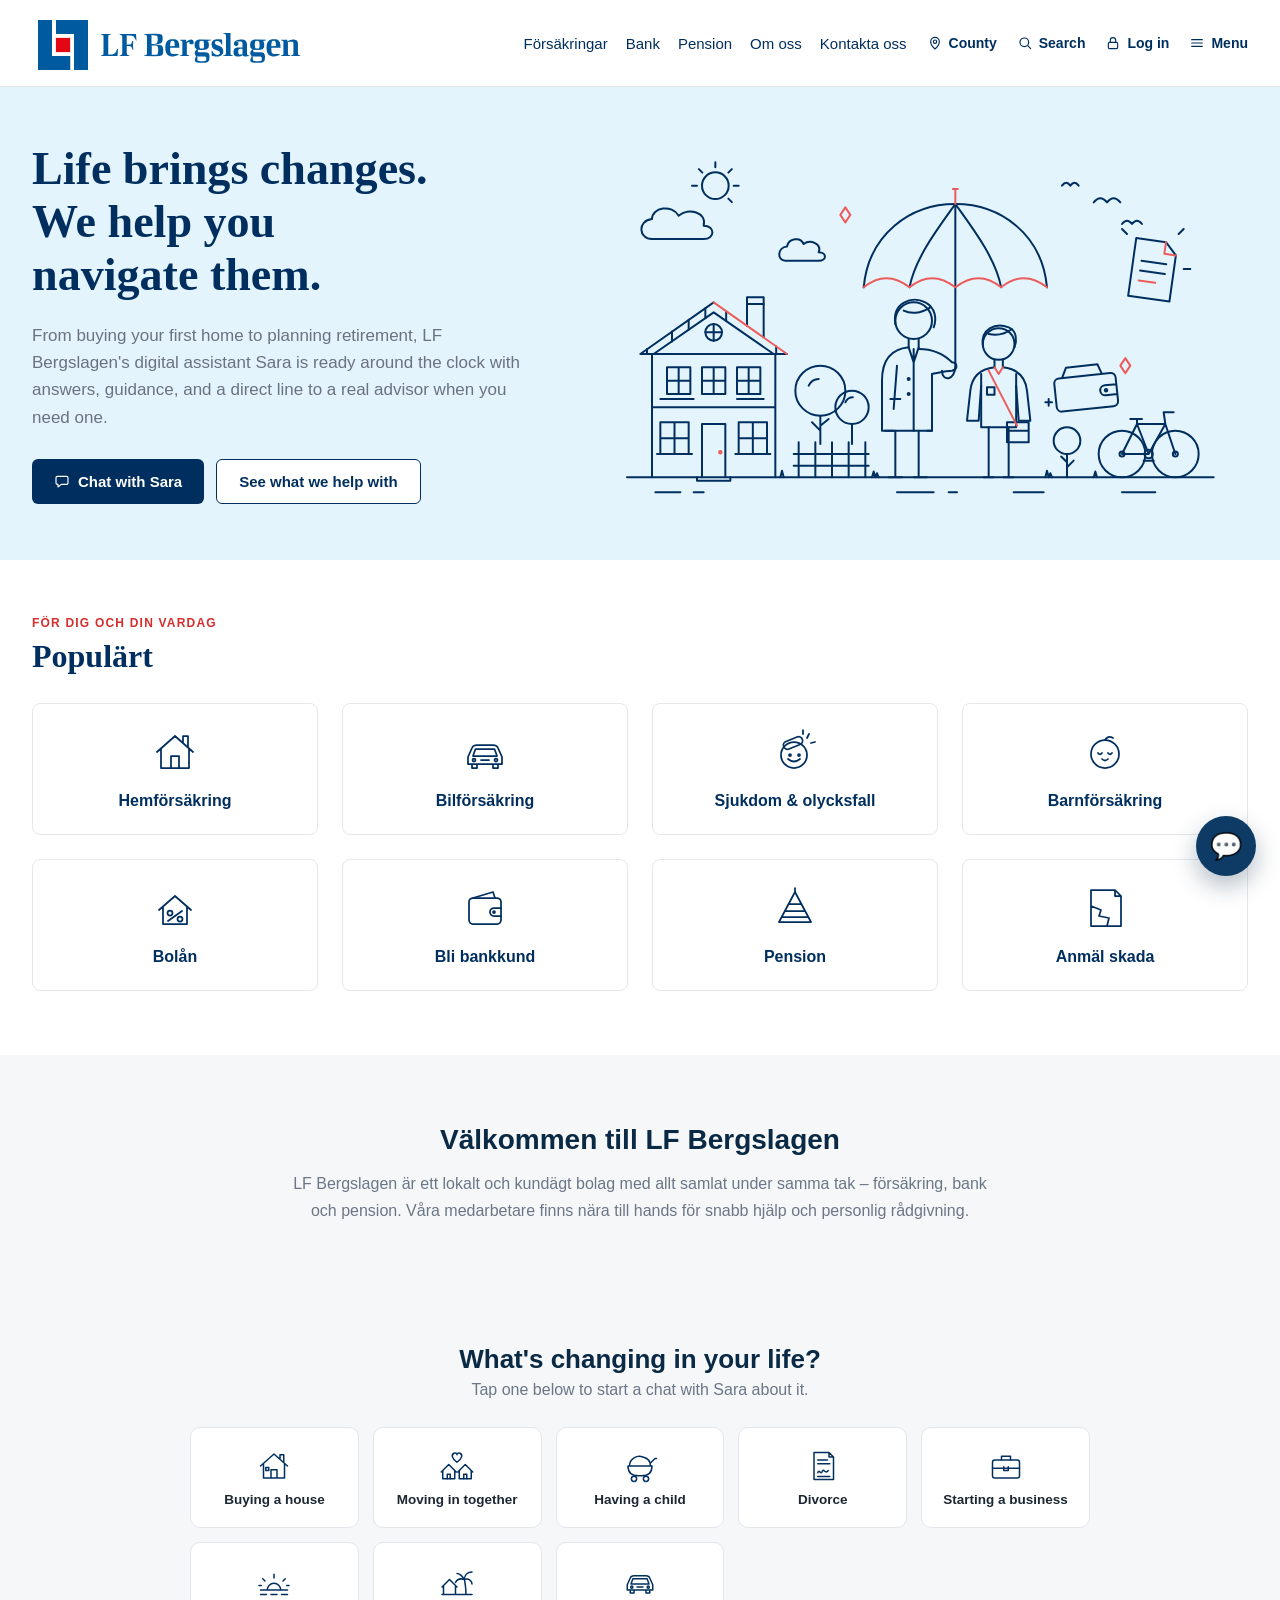
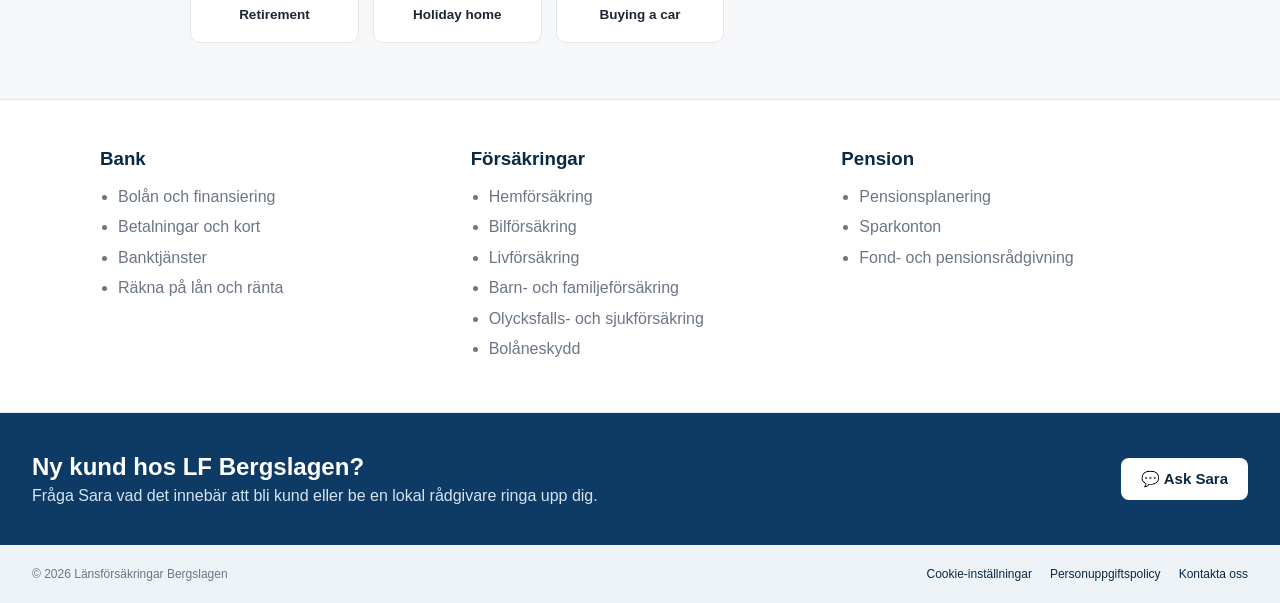
==== commit 41459f56: "Redesign landing page to match LF Bergslagen reference" ====
--- a/frontend/site.html
+++ b/frontend/site.html
@@ -10,77 +10,182 @@
 </head>
 
 <body class="site-body">
-  <div class="utility-bar">
-    <div class="utility-links">
-      <a href="#support">Kundservice</a>
-      <a href="#login">Logga in</a>
-      <a href="#become-customer">Bli kund</a>
-    </div>
-  </div>
   <header class="site-nav">
-    <div class="site-logo">
-      <span class="site-logo-mark">LF</span>
-      <span class="site-logo-text">Bergslagen</span>
-    </div>
-    <nav class="site-links">
+    <a class="site-logo" href="#" aria-label="LF Bergslagen">
+      <img src="lf-logo.png" alt="LF Bergslagen" width="277" height="66" />
+    </a>
+    <nav class="site-links" aria-label="Huvudmeny">
       <a href="#insurance">Försäkringar</a>
       <a href="#bank">Bank</a>
       <a href="#pension">Pension</a>
       <a href="#about">Om oss</a>
       <a href="#support">Kontakta oss</a>
     </nav>
-    <button id="nav-chat-btn" class="site-nav-cta" type="button">💬 Chat with Sara</button>
+    <div class="site-tools">
+      <a class="site-tool" href="#county">
+        <svg class="ui-icon" viewBox="0 0 24 24" aria-hidden="true">
+          <path d="M12 21s-6.5-6.2-6.5-11a6.5 6.5 0 0 1 13 0c0 4.8-6.5 11-6.5 11z" />
+          <circle cx="12" cy="10" r="2.5" />
+        </svg>
+        <span>County</span>
+      </a>
+      <a class="site-tool" href="#search">
+        <svg class="ui-icon" viewBox="0 0 24 24" aria-hidden="true">
+          <circle cx="11" cy="11" r="6.5" />
+          <path d="M16 16l4.5 4.5" />
+        </svg>
+        <span>Search</span>
+      </a>
+      <a class="site-tool" href="#login">
+        <svg class="ui-icon" viewBox="0 0 24 24" aria-hidden="true">
+          <rect x="5" y="11" width="14" height="9.5" rx="2" />
+          <path d="M8 11V8a4 4 0 0 1 8 0v3" />
+        </svg>
+        <span>Log in</span>
+      </a>
+      <a class="site-tool" href="#menu">
+        <svg class="ui-icon" viewBox="0 0 24 24" aria-hidden="true">
+          <path d="M4 7h16M4 12h16M4 17h16" />
+        </svg>
+        <span>Menu</span>
+      </a>
+    </div>
   </header>
 
   <main>
     <section class="hero">
       <div class="hero-copy">
-        <h1>Life brings changes.<br />We help you navigate them.</h1>
+        <h1>Life brings changes.<br />We help you <span class="nowrap">navigate them.</span></h1>
         <p>
           From buying your first home to planning retirement, LF Bergslagen's
           digital assistant Sara is ready around the clock with answers,
           guidance, and a direct line to a real advisor when you need one.
         </p>
         <div class="hero-actions">
-          <button id="hero-chat-btn" class="btn btn-primary" type="button">💬 Chat with Sara</button>
+          <button id="hero-chat-btn" class="btn btn-primary" type="button">
+            <svg class="ui-icon" viewBox="0 0 24 24" aria-hidden="true">
+              <path d="M5 5h14a2 2 0 0 1 2 2v8a2 2 0 0 1-2 2h-8l-5 4v-4H5a2 2 0 0 1-2-2V7a2 2 0 0 1 2-2z" />
+            </svg>
+            Chat with Sara
+          </button>
           <a href="#life-moments" class="btn btn-secondary">See what we help with</a>
         </div>
       </div>
       <div class="hero-art">
-        <svg class="hero-illustration" viewBox="0 0 600 400" role="img"
+        <svg class="hero-illustration" viewBox="0 0 720 430" role="img"
           aria-labelledby="hero-illustration-title hero-illustration-desc">
           <title id="hero-illustration-title">Trygghet i vardagen</title>
-          <desc id="hero-illustration-desc">En linjeteckning med hus, paraply över två personer, cykel, träd, sol, moln
-            och dokument.</desc>
-          <g fill="none" stroke="currentColor" stroke-linecap="round" stroke-linejoin="round" stroke-width="2">
-            <circle cx="500" cy="72" r="27" />
-            <path d="M500 31v-12M500 113v12M459 72h-12M541 72h12M471 43l-9-9M529 43l9-9M471 101l-9 9M529 101l9 9" />
-            <path d="M420 102c12-18 36-18 48 0 15-12 39-3 41 15h-101c0-12 5-15 12-15z" />
-
-            <path d="M42 262L112 198l70 64M61 246v91h102v-91M97 337v-54h30v54M78 268h25v24H78zM133 268h25v24h-25z" />
-            <path d="M30 337h178M112 198v-22M105 176h14" />
-
-            <path d="M246 196c20-34 57-53 102-53s82 19 102 53H246z" />
-            <path d="M271 196c8 13 21 20 35 20s27-7 35-20c8 13 21 20 35 20s27-7 35-20c8 13 21 20 35 20s27-7 35-20" />
-            <path d="M348 143v-23M348 120c-5-8-4-15 3-20 7 5 8 12 3 20" />
-            <circle cx="319" cy="258" r="13" />
-            <path d="M319 271v43M319 282l-18 18M319 282l19 15M319 314l-15 27M319 314l17 27" />
-            <circle cx="376" cy="258" r="13" />
-            <path d="M376 271v43M376 282l-17 15M376 282l19 18M376 314l-16 27M376 314l17 27" />
-
-            <circle cx="475" cy="315" r="31" />
-            <circle cx="552" cy="315" r="31" />
-            <path d="M475 315l31-45 46 45M506 270h28M506 270l-8-18M537 315l-31-45M475 315h-22M552 315h20" />
-            <path d="M453 315a22 22 0 0 1 43-8M530 307a22 22 0 0 1 43 8" />
-
+          <desc id="hero-illustration-desc">En linjeteckning med ett hus, en stor paraply över två personer, en cykel,
+            träd, sol, moln, fåglar, en plånbok och ett dokument.</desc>
+          <g fill="none" stroke="currentColor" stroke-linecap="round" stroke-linejoin="round" stroke-width="2.4">
+            <!-- sun and cloud -->
+            <circle cx="112" cy="50" r="16" />
             <path
-              d="M225 337c-8-34-4-65 15-89M240 337c4-39 17-67 37-85M211 282c-10-10-12-22-5-35 16 2 23 12 19 26M256 274c3-15 12-24 27-27 5 15-1 27-14 33" />
-            <path d="M210 337h47M219 337c-2-23 1-43 10-60M250 337c1-20 8-38 21-53" />
-
-            <path d="M183 105h48v64h-48zM183 105l24-18 24 18M195 124h24M195 137h30M195 150h18" />
-            <path d="M204 115h8" />
-
-            <path d="M28 356h544" />
+              d="M112 28V22M127.6 34.4l4.2-4.2M134 50h6M127.6 65.6l4.2 4.2M90 50h-6M96.4 34.4l-4.2-4.2" />
+            <path d="M36 114C20 114 18 92 36 90C36 76 60 72 68 86C80 76 102 82 98 98C112 98 112 114 98 114Z" />
+
+            <!-- birds -->
+            <path d="M528 50q5-7 10 0q5-7 10 0M566 70q8-10 16 0q8-10 16 0M600 96q6-8 12 0q6-8 12 0" />
+
+            <!-- floating document -->
+            <g transform="rotate(8 637 151)">
+              <path d="M612 116H648L662 130V186H612Z" />
+              <path d="M622 142H652M622 154H652" />
+            </g>
+            <path d="M606 108l-6-6M668 108l6-6M674 150h8" />
+
+            <!-- house -->
+            <path d="M110 190L22 252H198" />
+            <path d="M38 252L110 202L182 252" />
+            <path d="M60 225V237M80 211V223M100 197V209M125 201V212M185 243V252M30 246V252" />
+            <path d="M150 218V184H170V232" />
+            <path d="M150 192H170" />
+            <circle cx="110" cy="226" r="10" />
+            <path d="M110 216V236M100 226H120" />
+            <path d="M36 252V400M184 252V400M36 316H184" />
+            <path
+              d="M54 268h28v32h-28zM96 268h28v32h-28zM138 268h28v32h-28zM68 268v32M54 284h28M110 268v32M96 284h28M152 268v32M138 284h28" />
+            <path d="M46 334h34v38h-34zM140 334h34v38h-34zM63 334v38M46 353h34M157 334v38M140 353h34M42 372H84M136 372H178" />
+            <path d="M96 400V336H124V400" />
+            <path d="M46 306H86M138 306H170M90 400V404H130V400" />
+
+            <!-- second cloud -->
+            <path d="M196 140C186 140 186 124 198 123C200 113 214 111 218 120C226 114 240 120 236 130C246 130 246 140 236 140Z" />
+
+            <!-- trees and fence -->
+            <circle cx="238" cy="296" r="30" />
+            <path d="M224 290q4-8 12-8M238 326V360M238 344l-10-10M238 338l10-8" />
+            <circle cx="276" cy="316" r="20" />
+            <path d="M268 310q3-6 9-6M276 336V360" />
+            <path d="M206 372H296M206 386H296M212 358V400M232 358V400M252 358V400M272 358V400M292 358V400" />
+            <circle cx="534" cy="356" r="16" />
+            <path d="M534 372V400M534 388l8-8M534 382l-7-7" />
+
+            <!-- umbrella -->
+            <path d="M290 172C296 108 346 72 400 72C454 72 504 108 510 172" />
+            <path d="M400 72C380 100 352 136 345 172M400 72C420 100 448 136 455 172M400 72V172" />
+            <path d="M400 172V266C400 284 384 286 384 272" />
+
+            <!-- figure holding the umbrella -->
+            <circle cx="350" cy="212" r="22" />
+            <path d="M328 216C324 190 348 182 364 190C376 196 378 210 374 220M338 200C346 204 358 204 370 196" />
+            <path d="M344 234V244M356 234V244" />
+            <path d="M344 244C324 246 312 258 312 284V344H372V276" />
+            <path d="M356 246C372 246 386 252 396 262C402 262 404 270 396 272C390 272 382 274 372 276" />
+            <path d="M350 246V344M322 306H334M344 244L350 262L356 244" />
+            <circle cx="344" cy="282" r="1.2" />
+            <circle cx="344" cy="300" r="1.2" />
+            <path d="M330 266L326 318M316 344H326M366 344H372" />
+            <path d="M328 344V400M356 344V400M320 400H336M350 400H366" />
+
+            <!-- figure beside -->
+            <circle cx="452" cy="240" r="19" />
+            <path d="M433 242C430 222 448 214 464 220C474 224 474 236 471 244M440 228C450 230 460 228 468 222" />
+            <path d="M447 259V268M457 259V268" />
+            <path d="M447 268C430 270 420 278 418 296L414 332H428L431 290" />
+            <path d="M457 268C474 270 484 278 486 296L490 332H476L473 290" />
+            <path d="M431 276V340H473V276" />
+            <path d="M462 334h26v24h-26zM462 344h26" />
+            <path d="M440 340V400M464 340V400M434 400H446M458 400H470" />
+            <path d="M438 292h9v9h-9z" />
+
+            <!-- wallet -->
+            <g transform="rotate(-6 557 298)">
+              <path
+                d="M526 278H588a6 6 0 0 1 6 6V312a6 6 0 0 1-6 6H526a6 6 0 0 1-6-6V284a6 6 0 0 1 6-6ZM594 292H580a6 6 0 0 0 0 12H594M530 278L536 266H574L578 278" />
+              <circle cx="581" cy="298" r="1.5" />
+            </g>
+            <path d="M512 306v8M508 310h8" />
+
+            <!-- bicycle -->
+            <circle cx="600" cy="372" r="28" />
+            <circle cx="664" cy="372" r="28" />
+            <circle cx="600" cy="372" r="3" />
+            <circle cx="664" cy="372" r="3" />
+            <circle cx="632" cy="372" r="5" />
+            <path
+              d="M600 372L618 336L632 372ZM618 336H652L632 372M600 372H632M652 336L664 372M652 336L650 322H662M610 330H624M618 330V336M626 380H638" />
+
+            <!-- ground -->
+            <path d="M6 400H710" />
+            <path d="M40 418h30M86 418h12M330 418h44M392 418h10M470 418h36M600 418h40" />
+            <path d="M190 400l2-8 2 8M300 400l2-7 2 7M304 400l2-5 2 5M508 400l2-8 2 8M512 400l2-5 2 5M566 400l2-7 2 7" />
+
+            <!-- coral accents: drawn last so they sit on top of the navy line art (stroke only, no fills) -->
+            <g class="accent">
+              <path d="M110 190L198 252" />
+              <circle cx="118" cy="370" r="1.5" />
+              <path d="M290 172Q317 150 345 172Q372 150 400 172Q428 150 455 172Q482 150 510 172" />
+              <path d="M400 72V54M397 54H403" />
+              <path d="M440 272L474 338" />
+              <path d="M447 268L452 276L457 268" />
+              <path d="M604 257L610 266L604 275L598 266Z" />
+              <path d="M268 76L274 85L268 94L262 85Z" />
+              <g transform="rotate(8 637 151)">
+                <path d="M648 116V130H662" />
+                <path d="M622 166H642" />
+              </g>
+            </g>
           </g>
         </svg>
       </div>
@@ -93,24 +198,64 @@
       </div>
       <div class="popular-grid">
         <a class="popular-card" href="#insurance">
-          <span class="popular-icon" aria-hidden="true">🏠</span>
+          <svg class="card-icon" viewBox="0 0 48 48" aria-hidden="true">
+            <path d="M6 24L24 8L42 24M10 21V40H38V21M20 40V28H28V40M32 15V8H37V19" />
+          </svg>
           <span class="popular-card-title">Hemförsäkring</span>
-          <span class="popular-card-copy">Säkra hemmet med smart teknik</span>
         </a>
         <a class="popular-card" href="#insurance">
-          <span class="popular-icon" aria-hidden="true">🚗</span>
+          <svg class="card-icon" viewBox="0 0 48 48" aria-hidden="true">
+            <path d="M7 29L11 20Q12 17 16 17H32Q36 17 37 20L41 29V36H7ZM12 28L14.5 21H33.5L36 28ZM11 36V40H16V36M32 36V40H37V36M20 32H28" />
+            <circle cx="13" cy="32" r="1.5" />
+            <circle cx="35" cy="32" r="1.5" />
+          </svg>
           <span class="popular-card-title">Bilförsäkring</span>
-          <span class="popular-card-copy">Trygghet på vägen</span>
+        </a>
+        <a class="popular-card" href="#insurance">
+          <svg class="card-icon" viewBox="0 0 48 48" aria-hidden="true">
+            <circle cx="23" cy="27" r="13" />
+            <rect x="12" y="11" width="20" height="8" rx="4" transform="rotate(-22 22 15)" />
+            <path d="M17 31q6 5 12 0M36 10L38 6M40 15L44 14M32 6V2" />
+            <circle cx="19" cy="27" r="1" />
+            <circle cx="28" cy="27" r="1" />
+          </svg>
+          <span class="popular-card-title">Sjukdom &amp; olycksfall</span>
+        </a>
+        <a class="popular-card" href="#insurance">
+          <svg class="card-icon" viewBox="0 0 48 48" aria-hidden="true">
+            <circle cx="24" cy="26" r="14" />
+            <path d="M24 12q3-5 8-2M17 25q2 2.5 4 0M27 25q2 2.5 4 0M21 31q3 3 6 0" />
+          </svg>
+          <span class="popular-card-title">Barnförsäkring</span>
         </a>
         <a class="popular-card" href="#bank">
-          <span class="popular-icon" aria-hidden="true">🏦</span>
+          <svg class="card-icon" viewBox="0 0 48 48" aria-hidden="true">
+            <path d="M8 26L24 12L40 26M12 23V40H36V23" />
+            <circle cx="19" cy="29" r="2.5" />
+            <circle cx="29" cy="35" r="2.5" />
+            <path d="M31 27L17 37" />
+          </svg>
           <span class="popular-card-title">Bolån</span>
-          <span class="popular-card-copy">Räkna på din boendekostnad</span>
+        </a>
+        <a class="popular-card" href="#bank">
+          <svg class="card-icon" viewBox="0 0 48 48" aria-hidden="true">
+            <rect x="8" y="14" width="32" height="26" rx="4" />
+            <path d="M12 14L32 8L34 14M40 24H33a4 4 0 0 0 0 8H40" />
+            <circle cx="33" cy="28" r="1" />
+          </svg>
+          <span class="popular-card-title">Bli bankkund</span>
         </a>
         <a class="popular-card" href="#pension">
-          <span class="popular-icon" aria-hidden="true">💰</span>
-          <span class="popular-card-title">Sparande</span>
-          <span class="popular-card-copy">Planera för framtiden</span>
+          <svg class="card-icon" viewBox="0 0 48 48" aria-hidden="true">
+            <path d="M24 8L40 38H8ZM24 8V4M18 20H30M14 27H34M11 33H37" />
+          </svg>
+          <span class="popular-card-title">Pension</span>
+        </a>
+        <a class="popular-card" href="#support">
+          <svg class="card-icon" viewBox="0 0 48 48" aria-hidden="true">
+            <path d="M10 6H34L40 12V42H10ZM34 6V12H40M10 22L20 26L18 32L28 34L26 42" />
+          </svg>
+          <span class="popular-card-title">Anmäl skada</span>
         </a>
       </div>
     </section>
@@ -125,16 +270,60 @@
       <h2>What's changing in your life?</h2>
       <p class="section-sub">Tap one below to start a chat with Sara about it.</p>
       <div class="moment-grid">
-        <button class="moment-card" data-text="I'd like help with buying a house">🏠<span>Buying a house</span></button>
-        <button class="moment-card" data-text="My partner and I are moving in together">🏡<span>Moving in
-            together</span></button>
-        <button class="moment-card" data-text="We're having a baby soon">👶<span>Having a child</span></button>
-        <button class="moment-card" data-text="I'm going through a divorce">📄<span>Divorce</span></button>
-        <button class="moment-card" data-text="I'm starting my own business">💼<span>Starting a business</span></button>
-        <button class="moment-card" data-text="I'm retiring soon">🌅<span>Retirement</span></button>
-        <button class="moment-card" data-text="I'd like help with buying a holiday home">🏖️<span>Holiday
-            home</span></button>
-        <button class="moment-card" data-text="I'd like help with buying a car">🚗<span>Buying a car</span></button>
+        <button class="moment-card" data-text="I'd like help with buying a house">
+          <svg class="moment-icon" viewBox="0 0 48 48" aria-hidden="true">
+            <path d="M6 24L24 8L42 24M10 21V40H38V21M20 40V29H28V40M32 15V9H37V19M13 26h4v4h-4z" />
+          </svg>
+          <span>Buying a house</span>
+        </button>
+        <button class="moment-card" data-text="My partner and I are moving in together">
+          <svg class="moment-icon" viewBox="0 0 48 48" aria-hidden="true">
+            <path d="M3 32L13 22L23 32M5 30V41H21V30M25 32L35 22L45 32M27 30V41H43V30M24 19C17 14 16 9 20 7C22 6 24 7 24 9C24 7 26 6 28 7C32 9 31 14 24 19Z" />
+            <path d="M11 41V35H15V41M33 41V35H37V41" />
+          </svg>
+          <span>Moving in together</span>
+        </button>
+        <button class="moment-card" data-text="We're having a baby soon">
+          <svg class="moment-icon" viewBox="0 0 48 48" aria-hidden="true">
+            <path d="M10 24C10 14 20 9 28 12C36 14 38 20 38 24M8 24H40C40 33 34 37 26 37H22C14 37 8 33 8 24ZM38 20L44 14H46" />
+            <circle cx="16" cy="41" r="3.5" />
+            <circle cx="32" cy="41" r="3.5" />
+          </svg>
+          <span>Having a child</span>
+        </button>
+        <button class="moment-card" data-text="I'm going through a divorce">
+          <svg class="moment-icon" viewBox="0 0 48 48" aria-hidden="true">
+            <path d="M12 6H32L38 12V42H12ZM32 6V12H38M17 16H30M17 21H33M17 33C19 27 21 37 23 31C25 26 27 36 31 30M17 38H33" />
+          </svg>
+          <span>Divorce</span>
+        </button>
+        <button class="moment-card" data-text="I'm starting my own business">
+          <svg class="moment-icon" viewBox="0 0 48 48" aria-hidden="true">
+            <rect x="6" y="16" width="36" height="24" rx="3" />
+            <path d="M18 16V11H30V16M6 27H42M21 25V30H27V25" />
+          </svg>
+          <span>Starting a business</span>
+        </button>
+        <button class="moment-card" data-text="I'm retiring soon">
+          <svg class="moment-icon" viewBox="0 0 48 48" aria-hidden="true">
+            <path d="M6 36H42M15 36A9 9 0 0 1 33 36M24 20V15M12 24L9 21M36 24L39 21M7 30H4M41 30H44M6 42H14M20 42H28M34 42H42" />
+          </svg>
+          <span>Retirement</span>
+        </button>
+        <button class="moment-card" data-text="I'd like help with buying a holiday home">
+          <svg class="moment-icon" viewBox="0 0 48 48" aria-hidden="true">
+            <path d="M4 32L14 22L24 32M6 30V42H22V30M36 42C36 34 35 28 34 22M34 22C28 20 24 22 22 26M34 22C34 16 38 12 44 12M34 22C40 20 44 24 44 28M34 22C30 16 28 14 24 14M4 42H44" />
+          </svg>
+          <span>Holiday home</span>
+        </button>
+        <button class="moment-card" data-text="I'd like help with buying a car">
+          <svg class="moment-icon" viewBox="0 0 48 48" aria-hidden="true">
+            <path d="M7 29L11 20Q12 17 16 17H32Q36 17 37 20L41 29V36H7ZM12 28L14.5 21H33.5L36 28ZM11 36V40H16V36M32 36V40H37V36M20 32H28" />
+            <circle cx="13" cy="32" r="1.5" />
+            <circle cx="35" cy="32" r="1.5" />
+          </svg>
+          <span>Buying a car</span>
+        </button>
       </div>
     </section>
 
--- a/frontend/style.css
+++ b/frontend/style.css
@@ -16,15 +16,6 @@
   box-sizing: border-box;
 }
 
-/* An author-stylesheet `display` rule (e.g. `.attachment-preview { display:
-   flex }`) beats the user-agent stylesheet's `[hidden] { display: none }`
-   rule regardless of selector specificity, because author-origin normal
-   rules always outrank user-agent-origin normal rules in the cascade. Any
-   element toggled via the `hidden` attribute needs this to actually hide. */
-[hidden] {
-  display: none !important;
-}
-
 body {
   margin: 0;
   font-family: "Segoe UI", system-ui, -apple-system, sans-serif;
@@ -52,21 +43,25 @@
 }
 
 .sidebar {
-  width: 220px;
-  min-width: 180px;
+  width: 300px;
+  min-width: 280px;
   background: white;
   border-right: 1px solid var(--border);
   display: flex;
   flex-direction: column;
   padding: 12px;
   overflow-y: auto;
-}
-
-.sidebar-header {
-  display: flex;
-  align-items: center;
-  justify-content: space-between;
-  gap: 6px;
+  transition: width 180ms ease, min-width 180ms ease;
+}
+
+.sidebar.sidebar-expanded {
+  width: 400px;
+  min-width: 360px;
+}
+
+.sidebar-toolbar {
+  display: flex;
+  gap: 7px;
   margin-bottom: 10px;
 }
 
@@ -79,79 +74,153 @@
   font-weight: 600;
   font-size: 13.5px;
   cursor: pointer;
-}
-
-/* Claude-style collapse: hide the previous-chats sidebar entirely and let
-   the chat column reclaim that width (see the wider max-width rule below),
-   with a "show sidebar" button appearing in the topbar to bring it back. */
-.sidebar-toggle-btn {
-  background: white;
-  border: 1px solid var(--border);
+  flex: 1;
+}
+
+.sidebar-toggle {
+  align-items: center;
+  background: white;
+  border: 1px solid #b9c9dc;
   border-radius: 8px;
-  color: var(--text-muted);
-  cursor: pointer;
-  flex-shrink: 0;
-  font-size: 15px;
-  line-height: 1;
+  color: var(--lf-blue);
+  cursor: pointer;
+  display: inline-flex;
+  font-size: 18px;
+  justify-content: center;
   padding: 0;
-  height: 36px;
-  width: 36px;
-}
-
-.sidebar-toggle-btn:hover {
-  background: #eef3f8;
-  color: var(--lf-blue-dark);
-}
-
-.topbar-left {
-  display: flex;
-  align-items: center;
-  gap: 10px;
-  min-width: 0;
-}
-
-.topbar-sidebar-toggle {
-  background: rgba(255, 255, 255, 0.12);
-  border-color: rgba(255, 255, 255, 0.4);
-  color: white;
-}
-
-.topbar-sidebar-toggle:hover {
-  background: rgba(255, 255, 255, 0.22);
-  color: white;
-}
-
-body.sidebar-collapsed .sidebar {
-  display: none;
-}
-
-body.sidebar-collapsed #sidebar-show-btn {
-  display: inline-flex;
-  align-items: center;
-  justify-content: center;
+  width: 38px;
 }
 
 .new-chat-btn:hover {
   background: var(--lf-blue-dark);
 }
 
+.sidebar-toggle:hover { background: #eef3f8; }
+
 .chat-list {
   display: flex;
   flex-direction: column;
-  gap: 4px;
+  gap: 2px;
   overflow-y: auto;
 }
 
+.plan-panel {
+  border-top: 1px solid var(--border);
+  margin-top: 14px;
+  padding-top: 14px;
+}
+
+.plan-heading {
+  color: var(--lf-blue-dark);
+  font-size: 14px;
+  font-weight: 700;
+  margin: 0 0 4px;
+}
+
+.plan-progress, .plan-empty-copy, .plan-date {
+  color: var(--text-muted);
+  font-size: 12px;
+  line-height: 1.4;
+  margin: 0 0 10px;
+}
+
+.plan-phase {
+  color: var(--lf-blue-dark);
+  font-size: 11px;
+  font-weight: 700;
+  margin: 13px 0 5px;
+  text-transform: uppercase;
+}
+
+.plan-task {
+  align-items: flex-start;
+  display: flex;
+  gap: 7px;
+  margin: 7px 0;
+}
+
+.plan-task input { margin: 3px 0 0; }
+
+.plan-task-label { cursor: pointer; display: block; min-width: 0; }
+
+.plan-task-title { display: block; font-size: 12px; line-height: 1.25; }
+.plan-task.done .plan-task-title { color: var(--text-muted); text-decoration: line-through; }
+.plan-task-meta { color: var(--text-muted); display: block; font-size: 10px; margin-top: 2px; }
+
+.plan-create-btn {
+  background: white;
+  border: 1px solid var(--lf-blue);
+  border-radius: 7px;
+  color: var(--lf-blue);
+  cursor: pointer;
+  font-size: 12px;
+  font-weight: 700;
+  padding: 8px;
+  width: 100%;
+}
+
+.plan-create-btn:hover { background: #eef3f8; }
+
 .chat-item {
-  padding: 8px 10px;
-  border-radius: 6px;
+  align-items: center;
+  display: flex;
+  gap: 6px;
+  min-height: 34px;
+  padding: 6px 16px 6px 10px;
+  border-radius: 7px;
   font-size: 13px;
   color: var(--text-main);
-  cursor: pointer;
+  position: relative;
+}
+
+.chat-item-title {
+  color: inherit;
+  cursor: pointer;
+  flex: 1;
+  font: inherit;
+  line-height: 1.35;
+  min-width: 0;
   overflow: hidden;
+  text-align: left;
   text-overflow: ellipsis;
   white-space: nowrap;
 }
+
+.chat-item-title:focus-visible {
+  border-radius: 3px;
+  outline: 2px solid var(--lf-blue);
+  outline-offset: 2px;
+}
+
+/* Small delete control tucked into the item's top-right corner; only
+   shown when the chat is hovered or the button has keyboard focus. */
+.chat-delete-btn {
+  align-items: center;
+  background: white;
+  border: 1px solid var(--border);
+  border-radius: 3px;
+  color: var(--text-muted);
+  cursor: pointer;
+  display: inline-flex;
+  font-size: 11px;
+  height: 14px;
+  justify-content: center;
+  line-height: 1;
+  opacity: 0;
+  padding: 0 0 1px;
+  position: absolute;
+  right: 2px;
+  top: 2px;
+  transition: opacity 120ms ease;
+  width: 14px;
+}
+
+.chat-item:hover .chat-delete-btn,
+.chat-delete-btn:focus-visible {
+  opacity: 1;
+}
+
+.chat-delete-btn:hover { background: #fbe9ea; border-color: var(--lf-red); color: var(--lf-red); }
 
 .chat-item:hover {
   background: var(--bg);
@@ -168,11 +237,6 @@
   display: flex;
   align-items: center;
   gap: 10px;
-}
-
-.brand-logo {
-  height: 36px;
-  width: auto;
 }
 
 .brand-text {
@@ -206,13 +270,6 @@
 
 .avatar-ai {
   background: var(--lf-red);
-}
-
-.avatar-ai img {
-  width: 100%;
-  height: 100%;
-  border-radius: inherit;
-  object-fit: cover;
 }
 
 .avatar-human {
@@ -271,19 +328,11 @@
   flex: 1;
   display: flex;
   flex-direction: column;
-  max-width: 1500px;
+  max-width: 720px;
   width: 100%;
   margin: 0 auto;
-  padding: 16px 32px;
+  padding: 16px;
   min-height: 0;
-  transition: max-width 0.2s ease;
-}
-
-/* Hiding the previous-chats sidebar (see .sidebar-toggle-btn above) frees
-   up real width, not just blank space - let the chat column fill all of
-   it rather than leaving the freed area empty. */
-body.sidebar-collapsed .chat-shell {
-  max-width: none;
 }
 
 .chat-shell.drag-over {
@@ -302,7 +351,7 @@
 }
 
 .msg {
-  max-width: min(760px, 80%);
+  max-width: 80%;
   padding: 12px 14px;
   border-radius: 12px;
   line-height: 1.45;
@@ -621,7 +670,7 @@
   color: var(--lf-blue-dark);
 }
 
-.topic-dropdown-item+.topic-dropdown-item {
+.topic-dropdown-item + .topic-dropdown-item {
   border-top: 1px solid var(--border);
 }
 
@@ -630,7 +679,7 @@
   flex-wrap: wrap;
   gap: 8px;
   align-self: flex-start;
-  max-width: min(760px, 80%);
+  max-width: 80%;
   margin-top: -4px;
 }
 
@@ -650,7 +699,7 @@
 
 .inline-form {
   align-self: flex-start;
-  max-width: min(600px, 85%);
+  max-width: 85%;
   background: white;
   border: 1px solid var(--border);
   border-radius: 12px;
@@ -744,42 +793,6 @@
 .speak-btn.speaking {
   color: var(--lf-red);
   opacity: 1;
-}
-
-.rating-bar {
-  align-items: center;
-  display: flex;
-  gap: 8px;
-  justify-content: flex-end;
-  padding: 4px 2px;
-}
-
-.rating-label {
-  color: var(--text-muted);
-  font-size: 12.5px;
-}
-
-.rating-stars {
-  display: flex;
-}
-
-.star-btn {
-  background: none;
-  border: none;
-  color: var(--border);
-  cursor: pointer;
-  font-size: 18px;
-  line-height: 1;
-  padding: 2px;
-  transition: color 0.15s ease;
-}
-
-.star-btn:hover {
-  color: #f2b90c;
-}
-
-.star-btn.filled {
-  color: #f2b90c;
 }
 
 .composer {
@@ -893,23 +906,6 @@
   line-height: 1;
 }
 
-.fill-form-btn {
-  align-self: flex-start;
-  margin: 0 0 10px;
-  padding: 8px 14px;
-  border: 1px solid var(--lf-blue);
-  border-radius: 6px;
-  background: white;
-  color: var(--lf-blue-dark);
-  cursor: pointer;
-  font-weight: 600;
-}
-
-.fill-form-btn:disabled {
-  cursor: not-allowed;
-  opacity: 0.45;
-}
-
 /* Set on <body> by app.js when this page is embedded as a small widget
    (see site.js) -- there's no room for the new-chat/previous-chats
    sidebar at that size, so hide it outright instead of shrinking it to
@@ -921,48 +917,37 @@
   display: none;
 }
 
-/* No room for a sidebar at all in the small embedded-widget bubble (see the
-   comment above), so don't offer a "show sidebar" toggle there either. */
-body.widget-compact #sidebar-show-btn {
-  display: none !important;
-}
-
 @media (max-width: 640px) {
   .sidebar {
     width: 84px;
     min-width: 84px;
     padding: 8px 6px;
   }
-
-  .sidebar-header {
-    flex-direction: column;
+  .sidebar.sidebar-expanded {
+    width: 84px;
+    min-width: 84px;
   }
-
+  .sidebar-toolbar { gap: 4px; }
   .new-chat-btn {
     font-size: 0;
     padding: 10px 0;
   }
-
   .new-chat-btn::before {
     content: "+";
     font-size: 18px;
   }
-
-  #sidebar-hide-btn {
-    width: 100%;
-  }
-
   .chat-item {
     font-size: 11px;
   }
+  .sidebar-toggle { font-size: 15px; width: 30px; }
+  .plan-panel { display: none; }
 }
 
 @media (max-width: 480px) {
   .chat-shell {
     padding: 10px;
   }
-
   .msg {
     max-width: 90%;
   }
-}+}
--- a/frontend/site.css
+++ b/frontend/site.css
@@ -1,131 +1,143 @@
-/* Marketing/demo homepage for LF Bergslagen -- reuses the color tokens
-   defined in style.css (:root) so it stays visually consistent with the
-   chat app itself, which is embedded here as a widget. */
+:root {
+  --lf-navy: #002f5f;
+  /* Sampled from the hero band of the reference screenshot (uniform #e3f4fc). */
+  --lf-light-blue: #e3f4fc;
+  --lf-red: #d32f2f;
+  /* Muted coral used for accent strokes in the hero illustration; sampled from
+     LF's illustration sheet (frontend_refs). */
+  --lf-coral: #ec5c5c;
+  --lf-border: #e5e7eb;
+  --lf-muted: #6b7280;
+  --lf-serif: Georgia, "Times New Roman", serif;
+  --lf-sans: -apple-system, "Segoe UI", Roboto, "Helvetica Neue", sans-serif;
+}
+
+/* Marketing/demo homepage for LF Bergslagen. The header, hero and "Populärt"
+   cards follow the public LF Bergslagen site (used with LF's permission);
+   the rest still reuses the color tokens defined in style.css (:root) so it
+   stays consistent with the chat app embedded here as a widget. */
 
 .site-body {
   display: block;
+  font-family: var(--lf-sans);
   height: auto;
   min-height: 100vh;
   overflow-y: auto;
 }
 
-.utility-bar {
-  align-items: center;
-  background: #eef3f8;
-  display: flex;
-  justify-content: flex-end;
-  min-height: 32px;
-  padding: 0 32px;
-}
-
-.utility-links {
-  display: flex;
-  gap: 18px;
-}
-
-.utility-links a {
-  color: var(--text-muted);
-  font-size: 12px;
-  text-decoration: none;
-}
-
-.utility-links a:hover {
-  color: var(--lf-blue);
-}
+/* Shared thin line-art style for every inline SVG icon on the page. */
+.ui-icon,
+.card-icon,
+.moment-icon {
+  fill: none;
+  stroke: currentColor;
+  stroke-linecap: round;
+  stroke-linejoin: round;
+}
+
+.ui-icon {
+  flex-shrink: 0;
+  height: 16px;
+  stroke-width: 1.75;
+  width: 16px;
+}
+
+/* --- Header --- */
 
 .site-nav {
   align-items: center;
   background: white;
-  border-bottom: 1px solid var(--border);
-  display: flex;
-  gap: 24px;
-  justify-content: space-between;
-  padding: 14px 32px;
+  border-bottom: 1px solid var(--lf-border);
+  display: flex;
+  gap: 28px;
+  padding: 10px max(32px, calc((100% - 1320px) / 2));
   position: sticky;
   top: 0;
   z-index: 10;
 }
 
 .site-logo {
-  align-items: center;
-  display: flex;
-  gap: 10px;
-}
-
-.site-logo-mark {
-  background: var(--lf-blue);
-  border-radius: 6px;
-  color: white;
-  font-size: 13px;
-  font-weight: 800;
-  letter-spacing: 0.5px;
-  padding: 6px 8px;
-}
-
-.site-logo-text {
-  color: var(--lf-blue-dark);
-  font-size: 17px;
-  font-weight: 700;
+  display: block;
+  flex-shrink: 0;
+}
+
+.site-logo img {
+  display: block;
+  height: auto;
+  max-width: 100%;
 }
 
 .site-links {
   display: flex;
   flex-wrap: wrap;
-  gap: 26px;
+  gap: 24px;
+  margin-left: auto;
 }
 
 .site-links a {
-  color: var(--text-main);
-  font-size: 14px;
-  font-weight: 600;
+  color: var(--lf-navy);
+  font-size: 15px;
+  font-weight: 400;
   text-decoration: none;
 }
 
 .site-links a:hover {
-  color: var(--lf-blue);
-}
-
-.site-nav-cta {
-  background: var(--lf-blue);
-  border: none;
-  border-radius: 8px;
-  color: white;
-  cursor: pointer;
+  text-decoration: underline;
+}
+
+.site-tools {
+  align-items: center;
+  display: flex;
+  gap: 28px;
+}
+
+.site-tool {
+  align-items: center;
+  color: var(--lf-navy);
+  display: inline-flex;
   font-size: 14px;
   font-weight: 700;
-  padding: 10px 16px;
+  gap: 6px;
+  text-decoration: none;
   white-space: nowrap;
 }
 
-.site-nav-cta:hover {
-  background: var(--lf-blue-dark);
-}
+.site-tool:hover {
+  text-decoration: underline;
+}
+
+/* --- Hero --- */
 
 .hero {
   align-items: center;
-  background: linear-gradient(135deg, #eef3f8 0%, #ffffff 100%);
-  display: flex;
-  flex-wrap: wrap;
+  background: var(--lf-light-blue);
+  display: grid;
   gap: 32px;
-  padding: 72px 32px;
-}
-
-.hero-copy {
-  flex: 1 1 420px;
+  grid-template-columns: 45fr 55fr;
+  padding: 56px max(32px, calc((100% - 1320px) / 2));
 }
 
 .hero-copy h1 {
-  color: var(--lf-blue-dark);
-  font-size: clamp(28px, 4vw, 42px);
+  color: var(--lf-navy);
+  font-family: var(--lf-serif);
+  font-size: clamp(32px, 3.6vw, 48px);
+  font-weight: 700;
   line-height: 1.15;
-  margin: 0 0 16px;
+  margin: 0 0 20px;
+  text-wrap: balance;
+}
+
+/* Keeps "navigate them." together so the headline never leaves "them." alone
+   on its own line. */
+.nowrap {
+  white-space: nowrap;
 }
 
 .hero-copy p {
-  color: var(--text-muted);
-  font-size: 16px;
+  color: var(--lf-muted);
+  font-size: 17px;
   line-height: 1.6;
-  margin: 0 0 24px;
+  margin: 0 0 28px;
   max-width: 52ch;
 }
 
@@ -165,27 +177,61 @@
   border-color: var(--lf-blue);
 }
 
+/* Hero buttons: navy-filled primary, white secondary with a thin navy border.
+   Scoped so the CTA band button further down keeps its own look. */
+.hero-actions .btn {
+  align-items: center;
+  border-radius: 6px;
+  display: inline-flex;
+  font-family: inherit;
+  gap: 8px;
+  padding: 13px 22px;
+}
+
+.hero-actions .btn-primary {
+  background: var(--lf-navy);
+  color: white;
+}
+
+.hero-actions .btn-primary:hover {
+  background: #00234a;
+}
+
+.hero-actions .btn-secondary {
+  background: white;
+  border: 1px solid var(--lf-navy);
+  color: var(--lf-navy);
+}
+
+.hero-actions .btn-secondary:hover {
+  background: #f3f9fd;
+  border-color: var(--lf-navy);
+}
+
 .hero-art {
   align-items: center;
-  background: #eef3f8;
-  border-radius: 14px;
-  flex: 1 1 320px;
-  display: flex;
-  min-height: 300px;
+  display: flex;
   justify-content: center;
 }
 
 .hero-illustration {
-  color: var(--lf-blue-dark);
+  color: var(--lf-navy);
   display: block;
   height: auto;
   max-width: 600px;
   width: 100%;
 }
 
+/* Coral highlights on top of the navy line art. Stroke only, never filled. */
+.hero-illustration .accent {
+  stroke: var(--lf-coral);
+}
+
+/* --- Populärt cards --- */
+
 .popular {
   background: white;
-  padding: 48px 32px 56px;
+  padding: 56px max(32px, calc((100% - 1320px) / 2)) 64px;
 }
 
 .section-heading,
@@ -196,15 +242,22 @@
   max-width: 1080px;
 }
 
+/* The Populärt block spans the same content width as the header and hero. */
+.popular .section-heading,
+.popular-grid {
+  max-width: none;
+}
+
 .section-heading {
-  margin-bottom: 20px;
+  margin-bottom: 28px;
 }
 
 .section-kicker {
   color: var(--lf-red);
+  display: block;
   font-size: 12px;
   font-weight: 700;
-  letter-spacing: 0.08em;
+  letter-spacing: 0.1em;
   text-transform: uppercase;
 }
 
@@ -215,46 +268,54 @@
   margin: 5px 0 0;
 }
 
+.popular .section-heading h2 {
+  color: var(--lf-navy);
+  font-family: var(--lf-serif);
+  font-size: 32px;
+  font-weight: 700;
+  margin-top: 8px;
+}
+
 .popular-grid {
   display: grid;
-  gap: 14px;
+  gap: 24px;
   grid-template-columns: repeat(4, minmax(0, 1fr));
 }
 
 .popular-card {
-  background: #f8fafc;
-  border: 1px solid var(--border);
-  border-radius: 10px;
-  color: var(--text-main);
+  align-items: center;
+  background: white;
+  border: 1px solid var(--lf-border);
+  border-radius: 8px;
+  color: var(--lf-navy);
   display: flex;
   flex-direction: column;
-  gap: 7px;
-  min-height: 160px;
-  padding: 18px;
+  gap: 16px;
+  justify-content: center;
+  min-height: 132px;
+  padding: 24px;
+  text-align: center;
   text-decoration: none;
-  transition: border-color 0.15s ease, box-shadow 0.15s ease, transform 0.15s ease;
+  transition: border-color 0.15s ease, box-shadow 0.15s ease;
 }
 
 .popular-card:hover {
-  border-color: var(--lf-blue);
-  box-shadow: 0 8px 20px rgba(9, 41, 68, 0.12);
-  transform: translateY(-2px);
-}
-
-.popular-icon {
-  font-size: 28px;
+  border-color: var(--lf-navy);
+  box-shadow: 0 6px 16px rgba(0, 47, 95, 0.1);
+}
+
+/* The glyphs are drawn with ~4px of padding inside their 48-unit box, so a
+   48px box gives a visible ~40px icon. */
+.card-icon {
+  height: 48px;
+  stroke-width: 1.75;
+  width: 48px;
 }
 
 .popular-card-title {
-  color: var(--lf-blue-dark);
+  color: var(--lf-navy);
   font-size: 16px;
   font-weight: 700;
-}
-
-.popular-card-copy {
-  color: var(--text-muted);
-  font-size: 13px;
-  line-height: 1.45;
 }
 
 .welcome-section {
@@ -305,6 +366,13 @@
   gap: 8px;
   padding: 20px 12px;
   transition: transform 0.15s ease, box-shadow 0.15s ease;
+}
+
+.moment-icon {
+  color: var(--lf-navy);
+  height: 36px;
+  stroke-width: 2;
+  width: 36px;
 }
 
 .moment-card span {
@@ -517,21 +585,74 @@
   width: 100%;
 }
 
-@media (max-width: 520px) {
-  .utility-bar {
-    padding: 0 16px;
-  }
-
+/* The header (natural-size 277px logo, nav, tools, chat pill) is wide, so it
+   sheds items progressively: tighter spacing, then no nav, then icon-only
+   tools. */
+@media (max-width: 1320px) {
   .site-nav {
-    padding: 12px 16px;
-  }
-
+    gap: 20px;
+  }
+
+  .site-links {
+    gap: 18px;
+  }
+
+  .site-tools {
+    gap: 20px;
+  }
+}
+
+@media (max-width: 1120px) {
   .site-links {
     display: none;
   }
 
+  .site-tools {
+    margin-left: auto;
+  }
+}
+
+@media (max-width: 900px) {
+  .hero {
+    grid-template-columns: 1fr;
+    padding: 40px 24px;
+  }
+
   .popular-grid {
     grid-template-columns: repeat(2, minmax(0, 1fr));
+  }
+}
+
+@media (max-width: 720px) {
+  .site-tool span {
+    display: none;
+  }
+
+  .site-logo img {
+    width: 200px;
+  }
+}
+
+@media (max-width: 520px) {
+  .site-nav {
+    gap: 12px;
+    padding: 10px 16px;
+  }
+
+  .site-logo img {
+    width: 140px;
+  }
+
+  .site-tools {
+    gap: 16px;
+  }
+
+  .popular-grid {
+    gap: 12px;
+  }
+
+  .popular-card {
+    padding: 16px 12px;
   }
 
   .hero,
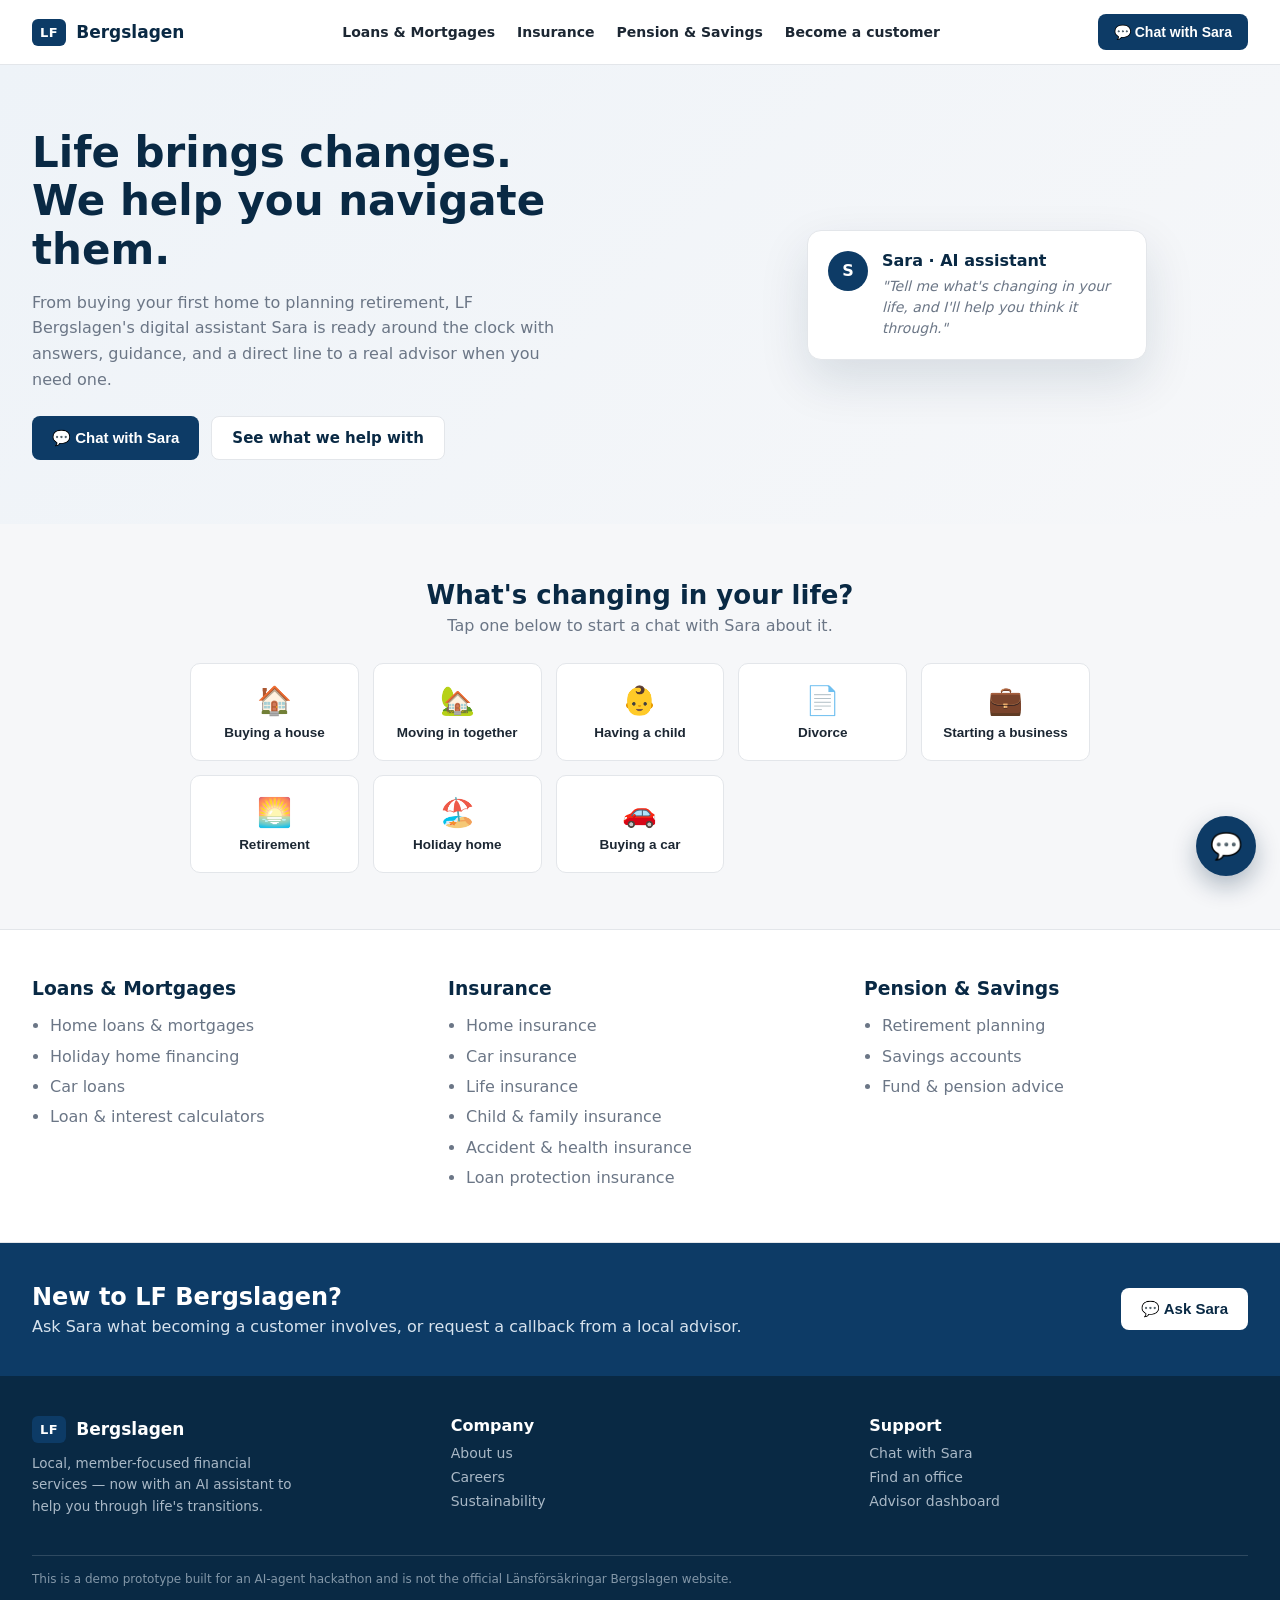
==== commit 6a37d1c6: "Restore main's site.html and site.css (drop redesign from cherry-picked commit)" ====
--- a/frontend/site.html
+++ b/frontend/site.html
@@ -1,6 +1,5 @@
 <!DOCTYPE html>
-<html lang="sv">
-
+<html lang="en">
 <head>
   <meta charset="UTF-8" />
   <meta name="viewport" content="width=device-width, initial-scale=1.0" />
@@ -8,373 +7,127 @@
   <link rel="stylesheet" href="style.css" />
   <link rel="stylesheet" href="site.css" />
 </head>
-
 <body class="site-body">
   <header class="site-nav">
-    <a class="site-logo" href="#" aria-label="LF Bergslagen">
-      <img src="lf-logo.png" alt="LF Bergslagen" width="277" height="66" />
-    </a>
-    <nav class="site-links" aria-label="Huvudmeny">
-      <a href="#insurance">Försäkringar</a>
-      <a href="#bank">Bank</a>
-      <a href="#pension">Pension</a>
-      <a href="#about">Om oss</a>
-      <a href="#support">Kontakta oss</a>
+    <div class="site-logo">
+      <span class="site-logo-mark">LF</span>
+      <span class="site-logo-text">Bergslagen</span>
+    </div>
+    <nav class="site-links">
+      <a href="#loans">Loans &amp; Mortgages</a>
+      <a href="#insurance">Insurance</a>
+      <a href="#pension">Pension &amp; Savings</a>
+      <a href="#become-customer">Become a customer</a>
     </nav>
-    <div class="site-tools">
-      <a class="site-tool" href="#county">
-        <svg class="ui-icon" viewBox="0 0 24 24" aria-hidden="true">
-          <path d="M12 21s-6.5-6.2-6.5-11a6.5 6.5 0 0 1 13 0c0 4.8-6.5 11-6.5 11z" />
-          <circle cx="12" cy="10" r="2.5" />
-        </svg>
-        <span>County</span>
-      </a>
-      <a class="site-tool" href="#search">
-        <svg class="ui-icon" viewBox="0 0 24 24" aria-hidden="true">
-          <circle cx="11" cy="11" r="6.5" />
-          <path d="M16 16l4.5 4.5" />
-        </svg>
-        <span>Search</span>
-      </a>
-      <a class="site-tool" href="#login">
-        <svg class="ui-icon" viewBox="0 0 24 24" aria-hidden="true">
-          <rect x="5" y="11" width="14" height="9.5" rx="2" />
-          <path d="M8 11V8a4 4 0 0 1 8 0v3" />
-        </svg>
-        <span>Log in</span>
-      </a>
-      <a class="site-tool" href="#menu">
-        <svg class="ui-icon" viewBox="0 0 24 24" aria-hidden="true">
-          <path d="M4 7h16M4 12h16M4 17h16" />
-        </svg>
-        <span>Menu</span>
-      </a>
-    </div>
+    <button id="nav-chat-btn" class="site-nav-cta" type="button">💬 Chat with Sara</button>
   </header>
 
   <main>
     <section class="hero">
       <div class="hero-copy">
-        <h1>Life brings changes.<br />We help you <span class="nowrap">navigate them.</span></h1>
+        <h1>Life brings changes.<br />We help you navigate them.</h1>
         <p>
           From buying your first home to planning retirement, LF Bergslagen's
           digital assistant Sara is ready around the clock with answers,
           guidance, and a direct line to a real advisor when you need one.
         </p>
         <div class="hero-actions">
-          <button id="hero-chat-btn" class="btn btn-primary" type="button">
-            <svg class="ui-icon" viewBox="0 0 24 24" aria-hidden="true">
-              <path d="M5 5h14a2 2 0 0 1 2 2v8a2 2 0 0 1-2 2h-8l-5 4v-4H5a2 2 0 0 1-2-2V7a2 2 0 0 1 2-2z" />
-            </svg>
-            Chat with Sara
-          </button>
+          <button id="hero-chat-btn" class="btn btn-primary" type="button">💬 Chat with Sara</button>
           <a href="#life-moments" class="btn btn-secondary">See what we help with</a>
         </div>
       </div>
-      <div class="hero-art">
-        <svg class="hero-illustration" viewBox="0 0 720 430" role="img"
-          aria-labelledby="hero-illustration-title hero-illustration-desc">
-          <title id="hero-illustration-title">Trygghet i vardagen</title>
-          <desc id="hero-illustration-desc">En linjeteckning med ett hus, en stor paraply över två personer, en cykel,
-            träd, sol, moln, fåglar, en plånbok och ett dokument.</desc>
-          <g fill="none" stroke="currentColor" stroke-linecap="round" stroke-linejoin="round" stroke-width="2.4">
-            <!-- sun and cloud -->
-            <circle cx="112" cy="50" r="16" />
-            <path
-              d="M112 28V22M127.6 34.4l4.2-4.2M134 50h6M127.6 65.6l4.2 4.2M90 50h-6M96.4 34.4l-4.2-4.2" />
-            <path d="M36 114C20 114 18 92 36 90C36 76 60 72 68 86C80 76 102 82 98 98C112 98 112 114 98 114Z" />
-
-            <!-- birds -->
-            <path d="M528 50q5-7 10 0q5-7 10 0M566 70q8-10 16 0q8-10 16 0M600 96q6-8 12 0q6-8 12 0" />
-
-            <!-- floating document -->
-            <g transform="rotate(8 637 151)">
-              <path d="M612 116H648L662 130V186H612Z" />
-              <path d="M622 142H652M622 154H652" />
-            </g>
-            <path d="M606 108l-6-6M668 108l6-6M674 150h8" />
-
-            <!-- house -->
-            <path d="M110 190L22 252H198" />
-            <path d="M38 252L110 202L182 252" />
-            <path d="M60 225V237M80 211V223M100 197V209M125 201V212M185 243V252M30 246V252" />
-            <path d="M150 218V184H170V232" />
-            <path d="M150 192H170" />
-            <circle cx="110" cy="226" r="10" />
-            <path d="M110 216V236M100 226H120" />
-            <path d="M36 252V400M184 252V400M36 316H184" />
-            <path
-              d="M54 268h28v32h-28zM96 268h28v32h-28zM138 268h28v32h-28zM68 268v32M54 284h28M110 268v32M96 284h28M152 268v32M138 284h28" />
-            <path d="M46 334h34v38h-34zM140 334h34v38h-34zM63 334v38M46 353h34M157 334v38M140 353h34M42 372H84M136 372H178" />
-            <path d="M96 400V336H124V400" />
-            <path d="M46 306H86M138 306H170M90 400V404H130V400" />
-
-            <!-- second cloud -->
-            <path d="M196 140C186 140 186 124 198 123C200 113 214 111 218 120C226 114 240 120 236 130C246 130 246 140 236 140Z" />
-
-            <!-- trees and fence -->
-            <circle cx="238" cy="296" r="30" />
-            <path d="M224 290q4-8 12-8M238 326V360M238 344l-10-10M238 338l10-8" />
-            <circle cx="276" cy="316" r="20" />
-            <path d="M268 310q3-6 9-6M276 336V360" />
-            <path d="M206 372H296M206 386H296M212 358V400M232 358V400M252 358V400M272 358V400M292 358V400" />
-            <circle cx="534" cy="356" r="16" />
-            <path d="M534 372V400M534 388l8-8M534 382l-7-7" />
-
-            <!-- umbrella -->
-            <path d="M290 172C296 108 346 72 400 72C454 72 504 108 510 172" />
-            <path d="M400 72C380 100 352 136 345 172M400 72C420 100 448 136 455 172M400 72V172" />
-            <path d="M400 172V266C400 284 384 286 384 272" />
-
-            <!-- figure holding the umbrella -->
-            <circle cx="350" cy="212" r="22" />
-            <path d="M328 216C324 190 348 182 364 190C376 196 378 210 374 220M338 200C346 204 358 204 370 196" />
-            <path d="M344 234V244M356 234V244" />
-            <path d="M344 244C324 246 312 258 312 284V344H372V276" />
-            <path d="M356 246C372 246 386 252 396 262C402 262 404 270 396 272C390 272 382 274 372 276" />
-            <path d="M350 246V344M322 306H334M344 244L350 262L356 244" />
-            <circle cx="344" cy="282" r="1.2" />
-            <circle cx="344" cy="300" r="1.2" />
-            <path d="M330 266L326 318M316 344H326M366 344H372" />
-            <path d="M328 344V400M356 344V400M320 400H336M350 400H366" />
-
-            <!-- figure beside -->
-            <circle cx="452" cy="240" r="19" />
-            <path d="M433 242C430 222 448 214 464 220C474 224 474 236 471 244M440 228C450 230 460 228 468 222" />
-            <path d="M447 259V268M457 259V268" />
-            <path d="M447 268C430 270 420 278 418 296L414 332H428L431 290" />
-            <path d="M457 268C474 270 484 278 486 296L490 332H476L473 290" />
-            <path d="M431 276V340H473V276" />
-            <path d="M462 334h26v24h-26zM462 344h26" />
-            <path d="M440 340V400M464 340V400M434 400H446M458 400H470" />
-            <path d="M438 292h9v9h-9z" />
-
-            <!-- wallet -->
-            <g transform="rotate(-6 557 298)">
-              <path
-                d="M526 278H588a6 6 0 0 1 6 6V312a6 6 0 0 1-6 6H526a6 6 0 0 1-6-6V284a6 6 0 0 1 6-6ZM594 292H580a6 6 0 0 0 0 12H594M530 278L536 266H574L578 278" />
-              <circle cx="581" cy="298" r="1.5" />
-            </g>
-            <path d="M512 306v8M508 310h8" />
-
-            <!-- bicycle -->
-            <circle cx="600" cy="372" r="28" />
-            <circle cx="664" cy="372" r="28" />
-            <circle cx="600" cy="372" r="3" />
-            <circle cx="664" cy="372" r="3" />
-            <circle cx="632" cy="372" r="5" />
-            <path
-              d="M600 372L618 336L632 372ZM618 336H652L632 372M600 372H632M652 336L664 372M652 336L650 322H662M610 330H624M618 330V336M626 380H638" />
-
-            <!-- ground -->
-            <path d="M6 400H710" />
-            <path d="M40 418h30M86 418h12M330 418h44M392 418h10M470 418h36M600 418h40" />
-            <path d="M190 400l2-8 2 8M300 400l2-7 2 7M304 400l2-5 2 5M508 400l2-8 2 8M512 400l2-5 2 5M566 400l2-7 2 7" />
-
-            <!-- coral accents: drawn last so they sit on top of the navy line art (stroke only, no fills) -->
-            <g class="accent">
-              <path d="M110 190L198 252" />
-              <circle cx="118" cy="370" r="1.5" />
-              <path d="M290 172Q317 150 345 172Q372 150 400 172Q428 150 455 172Q482 150 510 172" />
-              <path d="M400 72V54M397 54H403" />
-              <path d="M440 272L474 338" />
-              <path d="M447 268L452 276L457 268" />
-              <path d="M604 257L610 266L604 275L598 266Z" />
-              <path d="M268 76L274 85L268 94L262 85Z" />
-              <g transform="rotate(8 637 151)">
-                <path d="M648 116V130H662" />
-                <path d="M622 166H642" />
-              </g>
-            </g>
-          </g>
-        </svg>
+      <div class="hero-art" aria-hidden="true">
+        <div class="hero-card">
+          <span class="hero-card-avatar">S</span>
+          <div>
+            <strong>Sara · AI assistant</strong>
+            <p>"Tell me what's changing in your life, and I'll help you think it through."</p>
+          </div>
+        </div>
       </div>
-    </section>
-
-    <section class="popular" aria-labelledby="popular-title">
-      <div class="section-heading">
-        <span class="section-kicker">För dig och din vardag</span>
-        <h2 id="popular-title">Populärt</h2>
-      </div>
-      <div class="popular-grid">
-        <a class="popular-card" href="#insurance">
-          <svg class="card-icon" viewBox="0 0 48 48" aria-hidden="true">
-            <path d="M6 24L24 8L42 24M10 21V40H38V21M20 40V28H28V40M32 15V8H37V19" />
-          </svg>
-          <span class="popular-card-title">Hemförsäkring</span>
-        </a>
-        <a class="popular-card" href="#insurance">
-          <svg class="card-icon" viewBox="0 0 48 48" aria-hidden="true">
-            <path d="M7 29L11 20Q12 17 16 17H32Q36 17 37 20L41 29V36H7ZM12 28L14.5 21H33.5L36 28ZM11 36V40H16V36M32 36V40H37V36M20 32H28" />
-            <circle cx="13" cy="32" r="1.5" />
-            <circle cx="35" cy="32" r="1.5" />
-          </svg>
-          <span class="popular-card-title">Bilförsäkring</span>
-        </a>
-        <a class="popular-card" href="#insurance">
-          <svg class="card-icon" viewBox="0 0 48 48" aria-hidden="true">
-            <circle cx="23" cy="27" r="13" />
-            <rect x="12" y="11" width="20" height="8" rx="4" transform="rotate(-22 22 15)" />
-            <path d="M17 31q6 5 12 0M36 10L38 6M40 15L44 14M32 6V2" />
-            <circle cx="19" cy="27" r="1" />
-            <circle cx="28" cy="27" r="1" />
-          </svg>
-          <span class="popular-card-title">Sjukdom &amp; olycksfall</span>
-        </a>
-        <a class="popular-card" href="#insurance">
-          <svg class="card-icon" viewBox="0 0 48 48" aria-hidden="true">
-            <circle cx="24" cy="26" r="14" />
-            <path d="M24 12q3-5 8-2M17 25q2 2.5 4 0M27 25q2 2.5 4 0M21 31q3 3 6 0" />
-          </svg>
-          <span class="popular-card-title">Barnförsäkring</span>
-        </a>
-        <a class="popular-card" href="#bank">
-          <svg class="card-icon" viewBox="0 0 48 48" aria-hidden="true">
-            <path d="M8 26L24 12L40 26M12 23V40H36V23" />
-            <circle cx="19" cy="29" r="2.5" />
-            <circle cx="29" cy="35" r="2.5" />
-            <path d="M31 27L17 37" />
-          </svg>
-          <span class="popular-card-title">Bolån</span>
-        </a>
-        <a class="popular-card" href="#bank">
-          <svg class="card-icon" viewBox="0 0 48 48" aria-hidden="true">
-            <rect x="8" y="14" width="32" height="26" rx="4" />
-            <path d="M12 14L32 8L34 14M40 24H33a4 4 0 0 0 0 8H40" />
-            <circle cx="33" cy="28" r="1" />
-          </svg>
-          <span class="popular-card-title">Bli bankkund</span>
-        </a>
-        <a class="popular-card" href="#pension">
-          <svg class="card-icon" viewBox="0 0 48 48" aria-hidden="true">
-            <path d="M24 8L40 38H8ZM24 8V4M18 20H30M14 27H34M11 33H37" />
-          </svg>
-          <span class="popular-card-title">Pension</span>
-        </a>
-        <a class="popular-card" href="#support">
-          <svg class="card-icon" viewBox="0 0 48 48" aria-hidden="true">
-            <path d="M10 6H34L40 12V42H10ZM34 6V12H40M10 22L20 26L18 32L28 34L26 42" />
-          </svg>
-          <span class="popular-card-title">Anmäl skada</span>
-        </a>
-      </div>
-    </section>
-
-    <section id="about" class="welcome-section">
-      <h2>Välkommen till LF Bergslagen</h2>
-      <p>LF Bergslagen är ett lokalt och kundägt bolag med allt samlat under samma tak – försäkring, bank och pension.
-        Våra medarbetare finns nära till hands för snabb hjälp och personlig rådgivning.</p>
     </section>
 
     <section id="life-moments" class="life-moments">
       <h2>What's changing in your life?</h2>
       <p class="section-sub">Tap one below to start a chat with Sara about it.</p>
       <div class="moment-grid">
-        <button class="moment-card" data-text="I'd like help with buying a house">
-          <svg class="moment-icon" viewBox="0 0 48 48" aria-hidden="true">
-            <path d="M6 24L24 8L42 24M10 21V40H38V21M20 40V29H28V40M32 15V9H37V19M13 26h4v4h-4z" />
-          </svg>
-          <span>Buying a house</span>
-        </button>
-        <button class="moment-card" data-text="My partner and I are moving in together">
-          <svg class="moment-icon" viewBox="0 0 48 48" aria-hidden="true">
-            <path d="M3 32L13 22L23 32M5 30V41H21V30M25 32L35 22L45 32M27 30V41H43V30M24 19C17 14 16 9 20 7C22 6 24 7 24 9C24 7 26 6 28 7C32 9 31 14 24 19Z" />
-            <path d="M11 41V35H15V41M33 41V35H37V41" />
-          </svg>
-          <span>Moving in together</span>
-        </button>
-        <button class="moment-card" data-text="We're having a baby soon">
-          <svg class="moment-icon" viewBox="0 0 48 48" aria-hidden="true">
-            <path d="M10 24C10 14 20 9 28 12C36 14 38 20 38 24M8 24H40C40 33 34 37 26 37H22C14 37 8 33 8 24ZM38 20L44 14H46" />
-            <circle cx="16" cy="41" r="3.5" />
-            <circle cx="32" cy="41" r="3.5" />
-          </svg>
-          <span>Having a child</span>
-        </button>
-        <button class="moment-card" data-text="I'm going through a divorce">
-          <svg class="moment-icon" viewBox="0 0 48 48" aria-hidden="true">
-            <path d="M12 6H32L38 12V42H12ZM32 6V12H38M17 16H30M17 21H33M17 33C19 27 21 37 23 31C25 26 27 36 31 30M17 38H33" />
-          </svg>
-          <span>Divorce</span>
-        </button>
-        <button class="moment-card" data-text="I'm starting my own business">
-          <svg class="moment-icon" viewBox="0 0 48 48" aria-hidden="true">
-            <rect x="6" y="16" width="36" height="24" rx="3" />
-            <path d="M18 16V11H30V16M6 27H42M21 25V30H27V25" />
-          </svg>
-          <span>Starting a business</span>
-        </button>
-        <button class="moment-card" data-text="I'm retiring soon">
-          <svg class="moment-icon" viewBox="0 0 48 48" aria-hidden="true">
-            <path d="M6 36H42M15 36A9 9 0 0 1 33 36M24 20V15M12 24L9 21M36 24L39 21M7 30H4M41 30H44M6 42H14M20 42H28M34 42H42" />
-          </svg>
-          <span>Retirement</span>
-        </button>
-        <button class="moment-card" data-text="I'd like help with buying a holiday home">
-          <svg class="moment-icon" viewBox="0 0 48 48" aria-hidden="true">
-            <path d="M4 32L14 22L24 32M6 30V42H22V30M36 42C36 34 35 28 34 22M34 22C28 20 24 22 22 26M34 22C34 16 38 12 44 12M34 22C40 20 44 24 44 28M34 22C30 16 28 14 24 14M4 42H44" />
-          </svg>
-          <span>Holiday home</span>
-        </button>
-        <button class="moment-card" data-text="I'd like help with buying a car">
-          <svg class="moment-icon" viewBox="0 0 48 48" aria-hidden="true">
-            <path d="M7 29L11 20Q12 17 16 17H32Q36 17 37 20L41 29V36H7ZM12 28L14.5 21H33.5L36 28ZM11 36V40H16V36M32 36V40H37V36M20 32H28" />
-            <circle cx="13" cy="32" r="1.5" />
-            <circle cx="35" cy="32" r="1.5" />
-          </svg>
-          <span>Buying a car</span>
-        </button>
+        <button class="moment-card" data-text="I'd like help with buying a house">🏠<span>Buying a house</span></button>
+        <button class="moment-card" data-text="My partner and I are moving in together">🏡<span>Moving in together</span></button>
+        <button class="moment-card" data-text="We're having a baby soon">👶<span>Having a child</span></button>
+        <button class="moment-card" data-text="I'm going through a divorce">📄<span>Divorce</span></button>
+        <button class="moment-card" data-text="I'm starting my own business">💼<span>Starting a business</span></button>
+        <button class="moment-card" data-text="I'm retiring soon">🌅<span>Retirement</span></button>
+        <button class="moment-card" data-text="I'd like help with buying a holiday home">🏖️<span>Holiday home</span></button>
+        <button class="moment-card" data-text="I'd like help with buying a car">🚗<span>Buying a car</span></button>
       </div>
     </section>
 
-    <section id="bank" class="products">
+    <section id="loans" class="products">
       <div class="product-col">
-        <h3>Bank</h3>
+        <h3>Loans &amp; Mortgages</h3>
         <ul>
-          <li>Bolån och finansiering</li>
-          <li>Betalningar och kort</li>
-          <li>Banktjänster</li>
-          <li>Räkna på lån och ränta</li>
+          <li>Home loans &amp; mortgages</li>
+          <li>Holiday home financing</li>
+          <li>Car loans</li>
+          <li>Loan &amp; interest calculators</li>
         </ul>
       </div>
       <div class="product-col" id="insurance">
-        <h3>Försäkringar</h3>
+        <h3>Insurance</h3>
         <ul>
-          <li>Hemförsäkring</li>
-          <li>Bilförsäkring</li>
-          <li>Livförsäkring</li>
-          <li>Barn- och familjeförsäkring</li>
-          <li>Olycksfalls- och sjukförsäkring</li>
-          <li>Bolåneskydd</li>
+          <li>Home insurance</li>
+          <li>Car insurance</li>
+          <li>Life insurance</li>
+          <li>Child &amp; family insurance</li>
+          <li>Accident &amp; health insurance</li>
+          <li>Loan protection insurance</li>
         </ul>
       </div>
       <div class="product-col" id="pension">
-        <h3>Pension</h3>
+        <h3>Pension &amp; Savings</h3>
         <ul>
-          <li>Pensionsplanering</li>
-          <li>Sparkonton</li>
-          <li>Fond- och pensionsrådgivning</li>
+          <li>Retirement planning</li>
+          <li>Savings accounts</li>
+          <li>Fund &amp; pension advice</li>
         </ul>
       </div>
     </section>
 
     <section id="become-customer" class="cta-band">
       <div>
-        <h2>Ny kund hos LF Bergslagen?</h2>
-        <p>Fråga Sara vad det innebär att bli kund eller be en lokal rådgivare ringa upp dig.</p>
+        <h2>New to LF Bergslagen?</h2>
+        <p>Ask Sara what becoming a customer involves, or request a callback from a local advisor.</p>
       </div>
-      <button class="btn btn-primary cta-band-btn" type="button" data-text="I'd like to become a customer">💬 Ask
-        Sara</button>
+      <button class="btn btn-primary cta-band-btn" type="button" data-text="I'd like to become a customer">💬 Ask Sara</button>
     </section>
   </main>
 
   <footer class="site-footer">
-    <span>© 2026 Länsförsäkringar Bergslagen</span>
-    <nav class="footer-links" aria-label="Footer">
-      <a href="#">Cookie-inställningar</a>
-      <a href="#">Personuppgiftspolicy</a>
-      <a href="#support" id="footer-chat-link">Kontakta oss</a>
-    </nav>
+    <div class="footer-cols">
+      <div>
+        <div class="site-logo">
+          <span class="site-logo-mark">LF</span>
+          <span class="site-logo-text">Bergslagen</span>
+        </div>
+        <p class="footer-blurb">Local, member-focused financial services — now with an AI assistant to help you through life's transitions.</p>
+      </div>
+      <div>
+        <strong>Company</strong>
+        <a href="#">About us</a>
+        <a href="#">Careers</a>
+        <a href="#">Sustainability</a>
+      </div>
+      <div>
+        <strong>Support</strong>
+        <a href="#" id="footer-chat-link">Chat with Sara</a>
+        <a href="#">Find an office</a>
+        <a href="/dashboard.html">Advisor dashboard</a>
+      </div>
+    </div>
+    <p class="footer-disclaimer">
+      This is a demo prototype built for an AI-agent hackathon and is not the
+      official Länsförsäkringar Bergslagen website.
+    </p>
   </footer>
 
   <div id="chat-widget" class="chat-widget" hidden>
@@ -392,5 +145,4 @@
 
   <script src="site.js"></script>
 </body>
-
-</html>+</html>
--- a/frontend/style.css
+++ b/frontend/style.css
@@ -16,6 +16,15 @@
   box-sizing: border-box;
 }
 
+/* An author-stylesheet `display` rule (e.g. `.attachment-preview { display:
+   flex }`) beats the user-agent stylesheet's `[hidden] { display: none }`
+   rule regardless of selector specificity, because author-origin normal
+   rules always outrank user-agent-origin normal rules in the cascade. Any
+   element toggled via the `hidden` attribute needs this to actually hide. */
+[hidden] {
+  display: none !important;
+}
+
 body {
   margin: 0;
   font-family: "Segoe UI", system-ui, -apple-system, sans-serif;
@@ -43,25 +52,21 @@
 }
 
 .sidebar {
-  width: 300px;
-  min-width: 280px;
+  width: 220px;
+  min-width: 180px;
   background: white;
   border-right: 1px solid var(--border);
   display: flex;
   flex-direction: column;
   padding: 12px;
   overflow-y: auto;
-  transition: width 180ms ease, min-width 180ms ease;
-}
-
-.sidebar.sidebar-expanded {
-  width: 400px;
-  min-width: 360px;
-}
-
-.sidebar-toolbar {
-  display: flex;
-  gap: 7px;
+}
+
+.sidebar-header {
+  display: flex;
+  align-items: center;
+  justify-content: space-between;
+  gap: 6px;
   margin-bottom: 10px;
 }
 
@@ -74,153 +79,79 @@
   font-weight: 600;
   font-size: 13.5px;
   cursor: pointer;
-  flex: 1;
-}
-
-.sidebar-toggle {
-  align-items: center;
+}
+
+/* Claude-style collapse: hide the previous-chats sidebar entirely and let
+   the chat column reclaim that width (see the wider max-width rule below),
+   with a "show sidebar" button appearing in the topbar to bring it back. */
+.sidebar-toggle-btn {
   background: white;
-  border: 1px solid #b9c9dc;
+  border: 1px solid var(--border);
   border-radius: 8px;
-  color: var(--lf-blue);
-  cursor: pointer;
+  color: var(--text-muted);
+  cursor: pointer;
+  flex-shrink: 0;
+  font-size: 15px;
+  line-height: 1;
+  padding: 0;
+  height: 36px;
+  width: 36px;
+}
+
+.sidebar-toggle-btn:hover {
+  background: #eef3f8;
+  color: var(--lf-blue-dark);
+}
+
+.topbar-left {
+  display: flex;
+  align-items: center;
+  gap: 10px;
+  min-width: 0;
+}
+
+.topbar-sidebar-toggle {
+  background: rgba(255, 255, 255, 0.12);
+  border-color: rgba(255, 255, 255, 0.4);
+  color: white;
+}
+
+.topbar-sidebar-toggle:hover {
+  background: rgba(255, 255, 255, 0.22);
+  color: white;
+}
+
+body.sidebar-collapsed .sidebar {
+  display: none;
+}
+
+body.sidebar-collapsed #sidebar-show-btn {
   display: inline-flex;
-  font-size: 18px;
+  align-items: center;
   justify-content: center;
-  padding: 0;
-  width: 38px;
 }
 
 .new-chat-btn:hover {
   background: var(--lf-blue-dark);
 }
 
-.sidebar-toggle:hover { background: #eef3f8; }
-
 .chat-list {
   display: flex;
   flex-direction: column;
-  gap: 2px;
+  gap: 4px;
   overflow-y: auto;
 }
 
-.plan-panel {
-  border-top: 1px solid var(--border);
-  margin-top: 14px;
-  padding-top: 14px;
-}
-
-.plan-heading {
-  color: var(--lf-blue-dark);
-  font-size: 14px;
-  font-weight: 700;
-  margin: 0 0 4px;
-}
-
-.plan-progress, .plan-empty-copy, .plan-date {
-  color: var(--text-muted);
-  font-size: 12px;
-  line-height: 1.4;
-  margin: 0 0 10px;
-}
-
-.plan-phase {
-  color: var(--lf-blue-dark);
-  font-size: 11px;
-  font-weight: 700;
-  margin: 13px 0 5px;
-  text-transform: uppercase;
-}
-
-.plan-task {
-  align-items: flex-start;
-  display: flex;
-  gap: 7px;
-  margin: 7px 0;
-}
-
-.plan-task input { margin: 3px 0 0; }
-
-.plan-task-label { cursor: pointer; display: block; min-width: 0; }
-
-.plan-task-title { display: block; font-size: 12px; line-height: 1.25; }
-.plan-task.done .plan-task-title { color: var(--text-muted); text-decoration: line-through; }
-.plan-task-meta { color: var(--text-muted); display: block; font-size: 10px; margin-top: 2px; }
-
-.plan-create-btn {
-  background: white;
-  border: 1px solid var(--lf-blue);
-  border-radius: 7px;
-  color: var(--lf-blue);
-  cursor: pointer;
-  font-size: 12px;
-  font-weight: 700;
-  padding: 8px;
-  width: 100%;
-}
-
-.plan-create-btn:hover { background: #eef3f8; }
-
 .chat-item {
-  align-items: center;
-  display: flex;
-  gap: 6px;
-  min-height: 34px;
-  padding: 6px 16px 6px 10px;
-  border-radius: 7px;
+  padding: 8px 10px;
+  border-radius: 6px;
   font-size: 13px;
   color: var(--text-main);
-  position: relative;
-}
-
-.chat-item-title {
-  color: inherit;
-  cursor: pointer;
-  flex: 1;
-  font: inherit;
-  line-height: 1.35;
-  min-width: 0;
+  cursor: pointer;
   overflow: hidden;
-  text-align: left;
   text-overflow: ellipsis;
   white-space: nowrap;
 }
-
-.chat-item-title:focus-visible {
-  border-radius: 3px;
-  outline: 2px solid var(--lf-blue);
-  outline-offset: 2px;
-}
-
-/* Small delete control tucked into the item's top-right corner; only
-   shown when the chat is hovered or the button has keyboard focus. */
-.chat-delete-btn {
-  align-items: center;
-  background: white;
-  border: 1px solid var(--border);
-  border-radius: 3px;
-  color: var(--text-muted);
-  cursor: pointer;
-  display: inline-flex;
-  font-size: 11px;
-  height: 14px;
-  justify-content: center;
-  line-height: 1;
-  opacity: 0;
-  padding: 0 0 1px;
-  position: absolute;
-  right: 2px;
-  top: 2px;
-  transition: opacity 120ms ease;
-  width: 14px;
-}
-
-.chat-item:hover .chat-delete-btn,
-.chat-delete-btn:focus-visible {
-  opacity: 1;
-}
-
-.chat-delete-btn:hover { background: #fbe9ea; border-color: var(--lf-red); color: var(--lf-red); }
 
 .chat-item:hover {
   background: var(--bg);
@@ -237,6 +168,11 @@
   display: flex;
   align-items: center;
   gap: 10px;
+}
+
+.brand-logo {
+  height: 36px;
+  width: auto;
 }
 
 .brand-text {
@@ -270,6 +206,13 @@
 
 .avatar-ai {
   background: var(--lf-red);
+}
+
+.avatar-ai img {
+  width: 100%;
+  height: 100%;
+  border-radius: inherit;
+  object-fit: cover;
 }
 
 .avatar-human {
@@ -328,11 +271,19 @@
   flex: 1;
   display: flex;
   flex-direction: column;
-  max-width: 720px;
+  max-width: 1500px;
   width: 100%;
   margin: 0 auto;
-  padding: 16px;
+  padding: 16px 32px;
   min-height: 0;
+  transition: max-width 0.2s ease;
+}
+
+/* Hiding the previous-chats sidebar (see .sidebar-toggle-btn above) frees
+   up real width, not just blank space - let the chat column fill all of
+   it rather than leaving the freed area empty. */
+body.sidebar-collapsed .chat-shell {
+  max-width: none;
 }
 
 .chat-shell.drag-over {
@@ -351,7 +302,7 @@
 }
 
 .msg {
-  max-width: 80%;
+  max-width: min(760px, 80%);
   padding: 12px 14px;
   border-radius: 12px;
   line-height: 1.45;
@@ -670,7 +621,7 @@
   color: var(--lf-blue-dark);
 }
 
-.topic-dropdown-item + .topic-dropdown-item {
+.topic-dropdown-item+.topic-dropdown-item {
   border-top: 1px solid var(--border);
 }
 
@@ -679,7 +630,7 @@
   flex-wrap: wrap;
   gap: 8px;
   align-self: flex-start;
-  max-width: 80%;
+  max-width: min(760px, 80%);
   margin-top: -4px;
 }
 
@@ -699,7 +650,7 @@
 
 .inline-form {
   align-self: flex-start;
-  max-width: 85%;
+  max-width: min(600px, 85%);
   background: white;
   border: 1px solid var(--border);
   border-radius: 12px;
@@ -757,6 +708,55 @@
   align-self: flex-start;
 }
 
+.inline-form-submitted {
+  background: #f4faf7;
+  border-color: #cfe9dc;
+  padding: 10px 14px;
+  gap: 6px;
+}
+
+.inline-form-summary-row {
+  display: flex;
+  justify-content: space-between;
+  gap: 12px;
+  font-size: 13px;
+}
+
+.inline-form-summary-label {
+  color: var(--text-muted);
+}
+
+.inline-form-summary-value {
+  color: var(--text-main);
+  font-weight: 600;
+  text-align: right;
+}
+
+.form-saved-note {
+  align-self: flex-start;
+  padding: 2px 4px;
+  font-size: 13px;
+}
+
+.form-saved-link {
+  color: var(--lf-blue-dark);
+  font-weight: 600;
+  text-decoration: underline;
+  text-underline-offset: 2px;
+}
+
+.form-saved-link:hover {
+  color: var(--lf-blue);
+}
+
+.form-save-error {
+  align-self: flex-start;
+  padding: 2px 4px;
+  color: var(--text-muted);
+  font-size: 12.5px;
+  font-style: italic;
+}
+
 .msg-label {
   display: flex;
   align-items: center;
@@ -793,6 +793,42 @@
 .speak-btn.speaking {
   color: var(--lf-red);
   opacity: 1;
+}
+
+.rating-bar {
+  align-items: center;
+  display: flex;
+  gap: 8px;
+  justify-content: flex-end;
+  padding: 4px 2px;
+}
+
+.rating-label {
+  color: var(--text-muted);
+  font-size: 12.5px;
+}
+
+.rating-stars {
+  display: flex;
+}
+
+.star-btn {
+  background: none;
+  border: none;
+  color: var(--border);
+  cursor: pointer;
+  font-size: 18px;
+  line-height: 1;
+  padding: 2px;
+  transition: color 0.15s ease;
+}
+
+.star-btn:hover {
+  color: #f2b90c;
+}
+
+.star-btn.filled {
+  color: #f2b90c;
 }
 
 .composer {
@@ -906,6 +942,23 @@
   line-height: 1;
 }
 
+.fill-form-btn {
+  align-self: flex-start;
+  margin: 0 0 10px;
+  padding: 8px 14px;
+  border: 1px solid var(--lf-blue);
+  border-radius: 6px;
+  background: white;
+  color: var(--lf-blue-dark);
+  cursor: pointer;
+  font-weight: 600;
+}
+
+.fill-form-btn:disabled {
+  cursor: not-allowed;
+  opacity: 0.45;
+}
+
 /* Set on <body> by app.js when this page is embedded as a small widget
    (see site.js) -- there's no room for the new-chat/previous-chats
    sidebar at that size, so hide it outright instead of shrinking it to
@@ -917,37 +970,120 @@
   display: none;
 }
 
+/* No room for a sidebar at all in the small embedded-widget bubble (see the
+   comment above), so don't offer a "show sidebar" toggle there either. */
+body.widget-compact #sidebar-show-btn {
+  display: none !important;
+}
+
+/* Compact popup header: one tidy bar (~68px) instead of the full-page
+   header. Left: the LF icon (lf-logo.png cropped to just the square icon,
+   without the wordmark) + "Sara · AI assistant". Right: the EN/SV toggle
+   with "Prata med en person" underneath. The parent page overlays its
+   expand/full-screen/close buttons in the top-right corner (see
+   .chat-widget-header in site.css), so the toggle leaves room for them.
+   Everything is scoped to body.widget-compact, so the standalone page and
+   the expanded/full-screen widget keep the full header untouched. */
+body.widget-compact .topbar {
+  padding: 8px 12px;
+}
+
+body.widget-compact .topbar-left,
+body.widget-compact .brand {
+  min-width: 0;
+}
+
+body.widget-compact .brand {
+  gap: 8px;
+}
+
+/* lf-logo.png is icon + wordmark in one 277x66 image, so show only the
+   icon (plus a little of its white margin, which reads as a rounded tile
+   on the navy bar): object-fit: none + object-position crop to that box,
+   and zoom scales the 58px crop down to 40px. */
+body.widget-compact .brand-logo {
+  border-radius: 8px;
+  height: 58px;
+  object-fit: none;
+  object-position: -2px -6px;
+  width: 58px;
+  zoom: 0.69;
+}
+
+/* Drop the round avatar and the "Digital assistant · LF Bergslagen" line;
+   the title becomes plain "Sara · AI assistant". */
+body.widget-compact .avatar-ai,
+body.widget-compact .brand-sub {
+  display: none;
+}
+
+body.widget-compact .brand-name {
+  font-size: 14px;
+  overflow: hidden;
+  text-overflow: ellipsis;
+  white-space: nowrap;
+}
+
+body.widget-compact .brand-name::after {
+  content: " · AI assistant";
+}
+
+body.widget-compact .header-actions {
+  align-items: flex-end;
+  flex-direction: column;
+  flex-shrink: 0;
+  gap: 4px;
+}
+
+body.widget-compact .lang-toggle {
+  margin-right: 88px;
+}
+
+body.widget-compact .lang-btn {
+  padding: 4px 10px;
+}
+
+body.widget-compact .human-btn {
+  font-size: 12px;
+  padding: 4px 12px;
+}
+
 @media (max-width: 640px) {
   .sidebar {
     width: 84px;
     min-width: 84px;
     padding: 8px 6px;
   }
-  .sidebar.sidebar-expanded {
-    width: 84px;
-    min-width: 84px;
+
+  .sidebar-header {
+    flex-direction: column;
   }
-  .sidebar-toolbar { gap: 4px; }
+
   .new-chat-btn {
     font-size: 0;
     padding: 10px 0;
   }
+
   .new-chat-btn::before {
     content: "+";
     font-size: 18px;
   }
+
+  #sidebar-hide-btn {
+    width: 100%;
+  }
+
   .chat-item {
     font-size: 11px;
   }
-  .sidebar-toggle { font-size: 15px; width: 30px; }
-  .plan-panel { display: none; }
 }
 
 @media (max-width: 480px) {
   .chat-shell {
     padding: 10px;
   }
+
   .msg {
     max-width: 90%;
   }
-}
+}
--- a/frontend/site.css
+++ b/frontend/site.css
@@ -1,143 +1,107 @@
-:root {
-  --lf-navy: #002f5f;
-  /* Sampled from the hero band of the reference screenshot (uniform #e3f4fc). */
-  --lf-light-blue: #e3f4fc;
-  --lf-red: #d32f2f;
-  /* Muted coral used for accent strokes in the hero illustration; sampled from
-     LF's illustration sheet (frontend_refs). */
-  --lf-coral: #ec5c5c;
-  --lf-border: #e5e7eb;
-  --lf-muted: #6b7280;
-  --lf-serif: Georgia, "Times New Roman", serif;
-  --lf-sans: -apple-system, "Segoe UI", Roboto, "Helvetica Neue", sans-serif;
-}
-
-/* Marketing/demo homepage for LF Bergslagen. The header, hero and "Populärt"
-   cards follow the public LF Bergslagen site (used with LF's permission);
-   the rest still reuses the color tokens defined in style.css (:root) so it
-   stays consistent with the chat app embedded here as a widget. */
+/* Marketing/demo homepage for LF Bergslagen -- reuses the color tokens
+   defined in style.css (:root) so it stays visually consistent with the
+   chat app itself, which is embedded here as a widget. */
 
 .site-body {
   display: block;
-  font-family: var(--lf-sans);
   height: auto;
   min-height: 100vh;
   overflow-y: auto;
 }
 
-/* Shared thin line-art style for every inline SVG icon on the page. */
-.ui-icon,
-.card-icon,
-.moment-icon {
-  fill: none;
-  stroke: currentColor;
-  stroke-linecap: round;
-  stroke-linejoin: round;
-}
-
-.ui-icon {
-  flex-shrink: 0;
-  height: 16px;
-  stroke-width: 1.75;
-  width: 16px;
-}
-
-/* --- Header --- */
-
 .site-nav {
   align-items: center;
   background: white;
-  border-bottom: 1px solid var(--lf-border);
-  display: flex;
-  gap: 28px;
-  padding: 10px max(32px, calc((100% - 1320px) / 2));
+  border-bottom: 1px solid var(--border);
+  display: flex;
+  gap: 24px;
+  justify-content: space-between;
+  padding: 14px 32px;
   position: sticky;
   top: 0;
   z-index: 10;
 }
 
 .site-logo {
-  display: block;
-  flex-shrink: 0;
-}
-
-.site-logo img {
-  display: block;
-  height: auto;
-  max-width: 100%;
+  align-items: center;
+  display: flex;
+  gap: 10px;
+}
+
+.site-logo-mark {
+  background: var(--lf-blue);
+  border-radius: 6px;
+  color: white;
+  font-size: 13px;
+  font-weight: 800;
+  letter-spacing: 0.5px;
+  padding: 6px 8px;
+}
+
+.site-logo-text {
+  color: var(--lf-blue-dark);
+  font-size: 17px;
+  font-weight: 700;
 }
 
 .site-links {
   display: flex;
   flex-wrap: wrap;
-  gap: 24px;
-  margin-left: auto;
+  gap: 22px;
 }
 
 .site-links a {
-  color: var(--lf-navy);
-  font-size: 15px;
-  font-weight: 400;
+  color: var(--text-main);
+  font-size: 14px;
+  font-weight: 600;
   text-decoration: none;
 }
 
 .site-links a:hover {
-  text-decoration: underline;
-}
-
-.site-tools {
-  align-items: center;
-  display: flex;
-  gap: 28px;
-}
-
-.site-tool {
-  align-items: center;
-  color: var(--lf-navy);
-  display: inline-flex;
+  color: var(--lf-blue);
+}
+
+.site-nav-cta {
+  background: var(--lf-blue);
+  border: none;
+  border-radius: 8px;
+  color: white;
+  cursor: pointer;
   font-size: 14px;
   font-weight: 700;
-  gap: 6px;
-  text-decoration: none;
+  padding: 10px 16px;
   white-space: nowrap;
 }
 
-.site-tool:hover {
-  text-decoration: underline;
-}
-
-/* --- Hero --- */
+.site-nav-cta:hover {
+  background: var(--lf-blue-dark);
+}
 
 .hero {
   align-items: center;
-  background: var(--lf-light-blue);
-  display: grid;
+  background: linear-gradient(135deg, #eef3f8 0%, var(--bg) 100%);
+  display: flex;
+  flex-wrap: wrap;
   gap: 32px;
-  grid-template-columns: 45fr 55fr;
-  padding: 56px max(32px, calc((100% - 1320px) / 2));
+  padding: 64px 32px;
+}
+
+.hero-copy {
+  flex: 1 1 420px;
 }
 
 .hero-copy h1 {
-  color: var(--lf-navy);
-  font-family: var(--lf-serif);
-  font-size: clamp(32px, 3.6vw, 48px);
-  font-weight: 700;
+  color: var(--lf-blue-dark);
+  font-size: clamp(28px, 4vw, 42px);
   line-height: 1.15;
-  margin: 0 0 20px;
-  text-wrap: balance;
-}
-
-/* Keeps "navigate them." together so the headline never leaves "them." alone
-   on its own line. */
-.nowrap {
-  white-space: nowrap;
+  margin: 0 0 16px;
 }
 
 .hero-copy p {
-  color: var(--lf-muted);
-  font-size: 17px;
+  color: var(--text-muted);
+  font-size: 16px;
   line-height: 1.6;
-  margin: 0 0 28px;
+  margin: 0 0 24px;
   max-width: 52ch;
 }
 
@@ -177,157 +141,48 @@
   border-color: var(--lf-blue);
 }
 
-/* Hero buttons: navy-filled primary, white secondary with a thin navy border.
-   Scoped so the CTA band button further down keeps its own look. */
-.hero-actions .btn {
-  align-items: center;
-  border-radius: 6px;
-  display: inline-flex;
-  font-family: inherit;
-  gap: 8px;
-  padding: 13px 22px;
-}
-
-.hero-actions .btn-primary {
-  background: var(--lf-navy);
-  color: white;
-}
-
-.hero-actions .btn-primary:hover {
-  background: #00234a;
-}
-
-.hero-actions .btn-secondary {
-  background: white;
-  border: 1px solid var(--lf-navy);
-  color: var(--lf-navy);
-}
-
-.hero-actions .btn-secondary:hover {
-  background: #f3f9fd;
-  border-color: var(--lf-navy);
-}
-
 .hero-art {
-  align-items: center;
+  flex: 1 1 320px;
   display: flex;
   justify-content: center;
 }
 
-.hero-illustration {
-  color: var(--lf-navy);
+.hero-card {
+  background: white;
+  border: 1px solid var(--border);
+  border-radius: 14px;
+  box-shadow: 0 20px 50px rgba(9, 41, 68, 0.12);
+  display: flex;
+  gap: 14px;
+  max-width: 340px;
+  padding: 20px;
+}
+
+.hero-card-avatar {
+  align-items: center;
+  background: var(--lf-blue);
+  border-radius: 50%;
+  color: white;
+  display: flex;
+  flex-shrink: 0;
+  font-weight: 700;
+  height: 40px;
+  justify-content: center;
+  width: 40px;
+}
+
+.hero-card strong {
+  color: var(--lf-blue-dark);
   display: block;
-  height: auto;
-  max-width: 600px;
-  width: 100%;
-}
-
-/* Coral highlights on top of the navy line art. Stroke only, never filled. */
-.hero-illustration .accent {
-  stroke: var(--lf-coral);
-}
-
-/* --- Populärt cards --- */
-
-.popular {
-  background: white;
-  padding: 56px max(32px, calc((100% - 1320px) / 2)) 64px;
-}
-
-.section-heading,
-.popular-grid,
-.welcome-section {
-  margin-left: auto;
-  margin-right: auto;
-  max-width: 1080px;
-}
-
-/* The Populärt block spans the same content width as the header and hero. */
-.popular .section-heading,
-.popular-grid {
-  max-width: none;
-}
-
-.section-heading {
-  margin-bottom: 28px;
-}
-
-.section-kicker {
-  color: var(--lf-red);
-  display: block;
-  font-size: 12px;
-  font-weight: 700;
-  letter-spacing: 0.1em;
-  text-transform: uppercase;
-}
-
-.section-heading h2,
-.welcome-section h2 {
-  color: var(--lf-blue-dark);
-  font-size: 28px;
-  margin: 5px 0 0;
-}
-
-.popular .section-heading h2 {
-  color: var(--lf-navy);
-  font-family: var(--lf-serif);
-  font-size: 32px;
-  font-weight: 700;
-  margin-top: 8px;
-}
-
-.popular-grid {
-  display: grid;
-  gap: 24px;
-  grid-template-columns: repeat(4, minmax(0, 1fr));
-}
-
-.popular-card {
-  align-items: center;
-  background: white;
-  border: 1px solid var(--lf-border);
-  border-radius: 8px;
-  color: var(--lf-navy);
-  display: flex;
-  flex-direction: column;
-  gap: 16px;
-  justify-content: center;
-  min-height: 132px;
-  padding: 24px;
-  text-align: center;
-  text-decoration: none;
-  transition: border-color 0.15s ease, box-shadow 0.15s ease;
-}
-
-.popular-card:hover {
-  border-color: var(--lf-navy);
-  box-shadow: 0 6px 16px rgba(0, 47, 95, 0.1);
-}
-
-/* The glyphs are drawn with ~4px of padding inside their 48-unit box, so a
-   48px box gives a visible ~40px icon. */
-.card-icon {
-  height: 48px;
-  stroke-width: 1.75;
-  width: 48px;
-}
-
-.popular-card-title {
-  color: var(--lf-navy);
-  font-size: 16px;
-  font-weight: 700;
-}
-
-.welcome-section {
-  padding: 64px 32px;
-  text-align: center;
-}
-
-.welcome-section p {
+  margin-bottom: 6px;
+}
+
+.hero-card p {
   color: var(--text-muted);
-  line-height: 1.7;
-  margin: 14px auto 0;
-  max-width: 700px;
+  font-size: 14px;
+  font-style: italic;
+  line-height: 1.5;
+  margin: 0;
 }
 
 .life-moments {
@@ -368,13 +223,6 @@
   transition: transform 0.15s ease, box-shadow 0.15s ease;
 }
 
-.moment-icon {
-  color: var(--lf-navy);
-  height: 36px;
-  stroke-width: 2;
-  width: 36px;
-}
-
 .moment-card span {
   color: var(--text-main);
   font-size: 13.5px;
@@ -394,7 +242,7 @@
   display: flex;
   flex-wrap: wrap;
   gap: 32px;
-  padding: 48px max(32px, calc((100% - 1080px) / 2));
+  padding: 48px 32px;
 }
 
 .product-col {
@@ -444,30 +292,58 @@
 }
 
 .site-footer {
-  align-items: center;
-  background: #eef3f8;
-  color: var(--text-muted);
-  display: flex;
-  flex-wrap: wrap;
+  background: var(--lf-blue-dark);
+  color: #cfd9e3;
+  padding: 40px 32px 24px;
+}
+
+.footer-cols {
+  display: flex;
+  flex-wrap: wrap;
+  gap: 40px;
+  margin-bottom: 24px;
+}
+
+.footer-cols > div {
+  flex: 1 1 200px;
+}
+
+.footer-blurb {
+  color: #a9b8c6;
+  font-size: 13.5px;
+  line-height: 1.6;
+  margin-top: 10px;
+  max-width: 32ch;
+}
+
+.footer-cols strong {
+  color: white;
+  display: block;
+  margin-bottom: 10px;
+}
+
+.footer-cols a {
+  color: #a9b8c6;
+  display: block;
+  font-size: 14px;
+  margin-bottom: 8px;
+  text-decoration: none;
+}
+
+.footer-cols a:hover {
+  color: white;
+}
+
+.site-footer .site-logo-text {
+  color: white;
+}
+
+.footer-disclaimer {
+  border-top: 1px solid rgba(255, 255, 255, 0.15);
+  color: #8397a8;
   font-size: 12px;
-  gap: 18px 32px;
-  justify-content: space-between;
-  padding: 22px 32px;
-}
-
-.footer-links {
-  display: flex;
-  flex-wrap: wrap;
-  gap: 18px;
-}
-
-.footer-links a {
-  color: var(--lf-blue-dark);
-  text-decoration: none;
-}
-
-.footer-links a:hover {
-  color: var(--lf-blue);
+  margin: 0;
+  padding-top: 16px;
 }
 
 /* --- Floating chat widget (embeds the real chat app in an iframe) --- */
@@ -585,88 +461,8 @@
   width: 100%;
 }
 
-/* The header (natural-size 277px logo, nav, tools, chat pill) is wide, so it
-   sheds items progressively: tighter spacing, then no nav, then icon-only
-   tools. */
-@media (max-width: 1320px) {
-  .site-nav {
-    gap: 20px;
-  }
-
-  .site-links {
-    gap: 18px;
-  }
-
-  .site-tools {
-    gap: 20px;
-  }
-}
-
-@media (max-width: 1120px) {
+@media (max-width: 520px) {
   .site-links {
     display: none;
   }
-
-  .site-tools {
-    margin-left: auto;
-  }
-}
-
-@media (max-width: 900px) {
-  .hero {
-    grid-template-columns: 1fr;
-    padding: 40px 24px;
-  }
-
-  .popular-grid {
-    grid-template-columns: repeat(2, minmax(0, 1fr));
-  }
-}
-
-@media (max-width: 720px) {
-  .site-tool span {
-    display: none;
-  }
-
-  .site-logo img {
-    width: 200px;
-  }
-}
-
-@media (max-width: 520px) {
-  .site-nav {
-    gap: 12px;
-    padding: 10px 16px;
-  }
-
-  .site-logo img {
-    width: 140px;
-  }
-
-  .site-tools {
-    gap: 16px;
-  }
-
-  .popular-grid {
-    gap: 12px;
-  }
-
-  .popular-card {
-    padding: 16px 12px;
-  }
-
-  .hero,
-  .popular,
-  .welcome-section,
-  .products,
-  .cta-band,
-  .site-footer {
-    padding-left: 20px;
-    padding-right: 20px;
-  }
-
-  .site-footer {
-    align-items: flex-start;
-    flex-direction: column;
-  }
-}+}
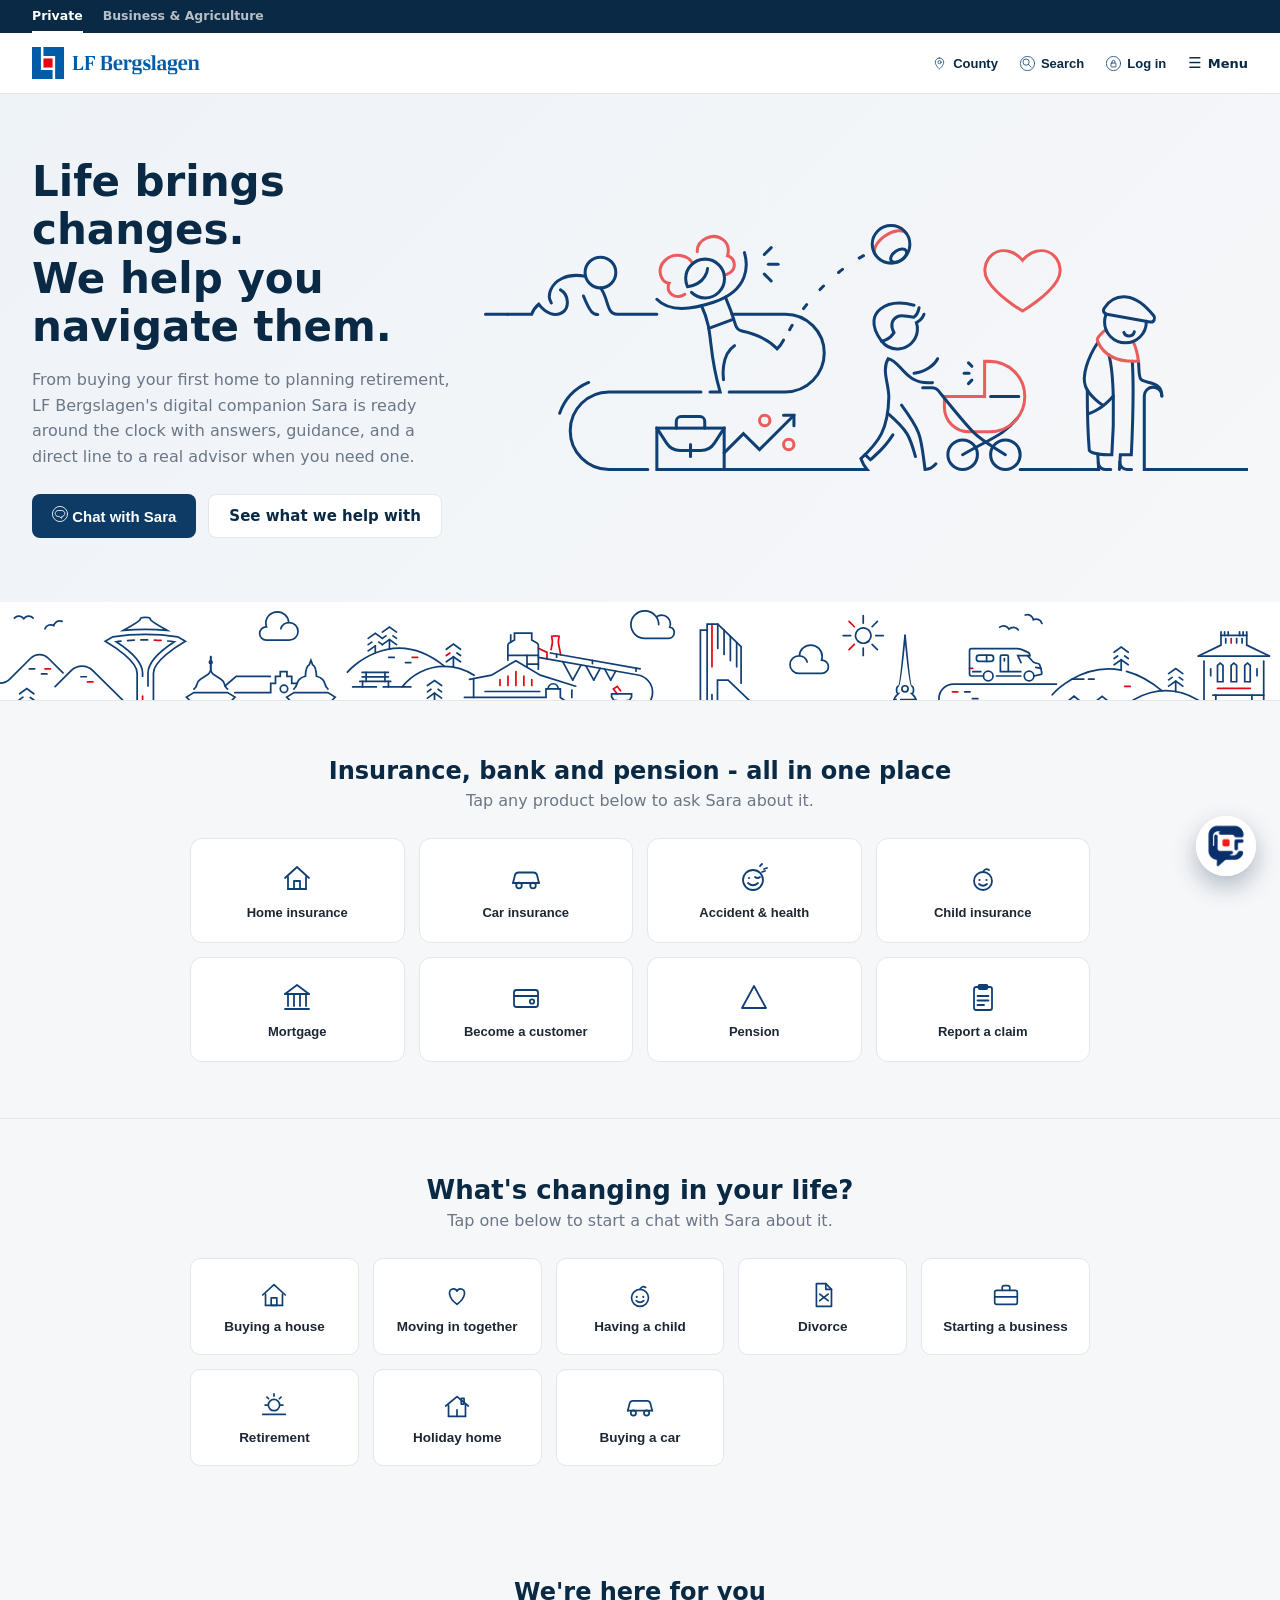
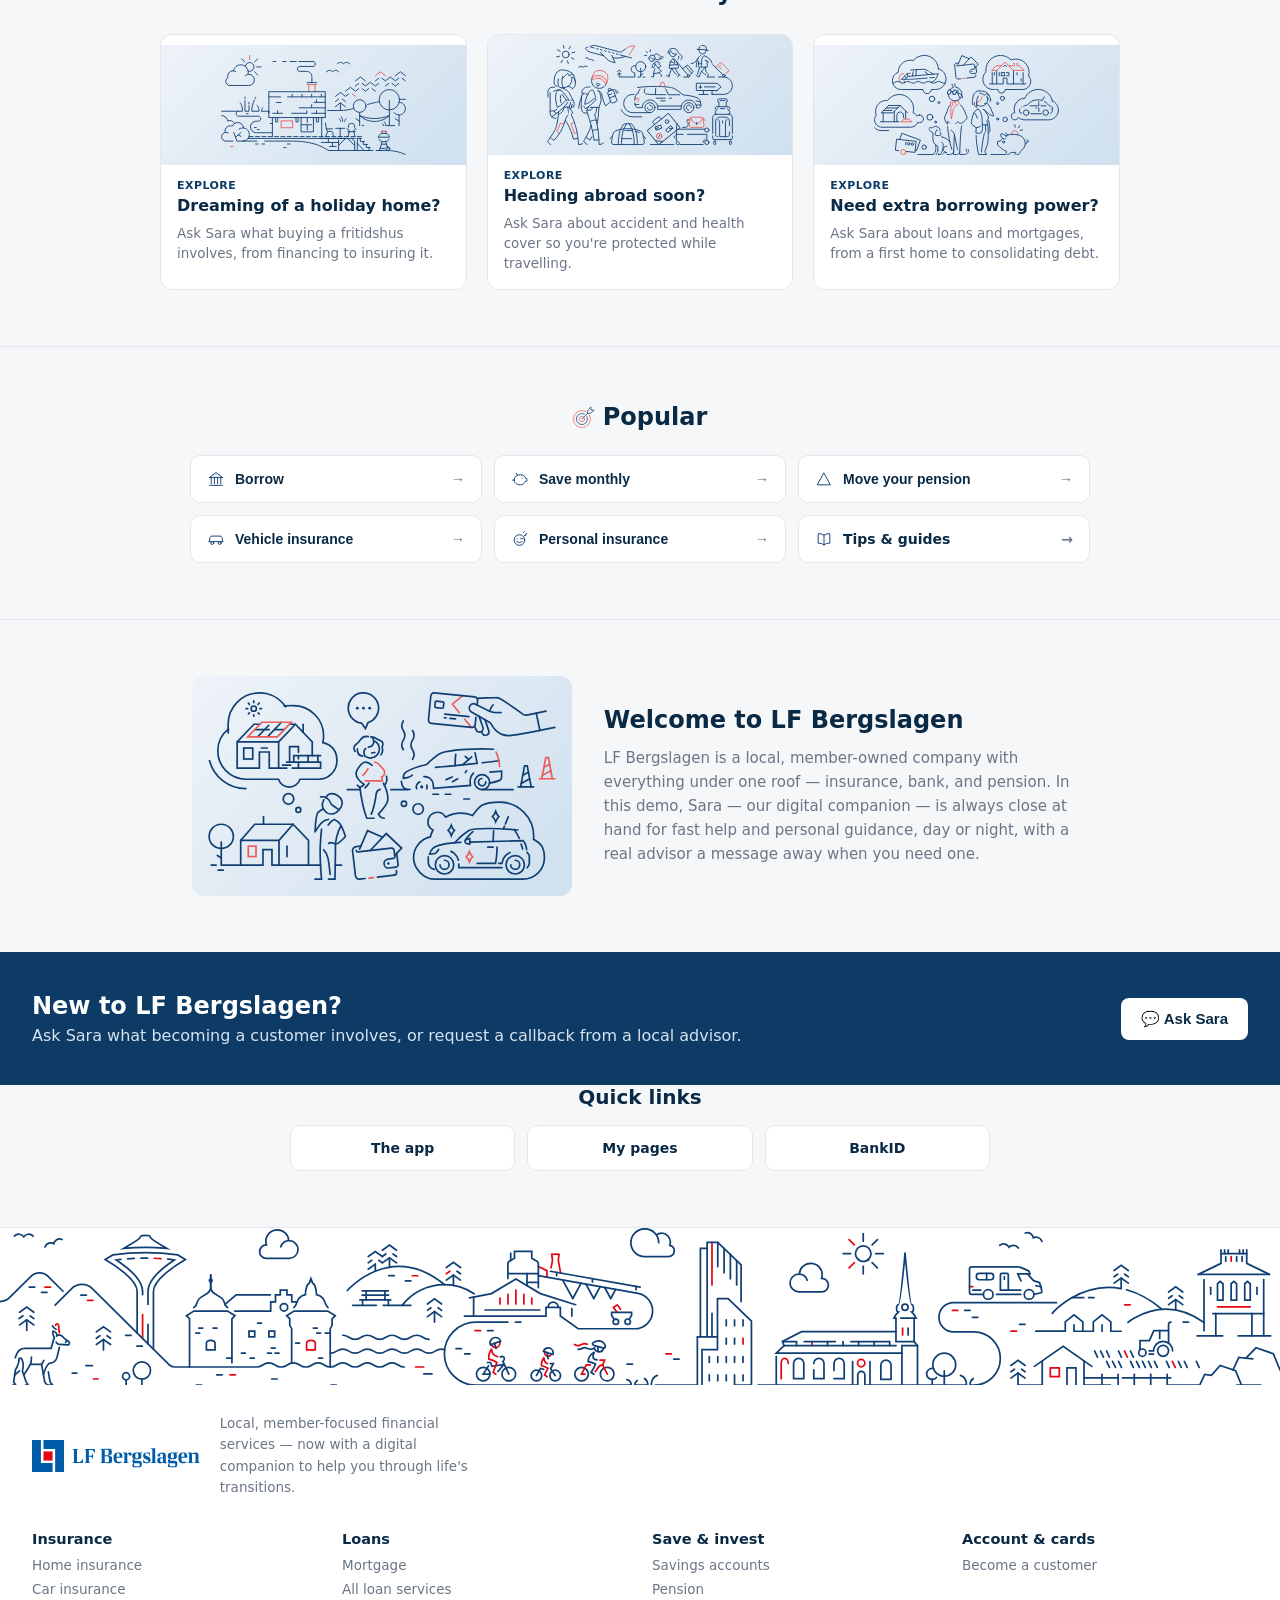
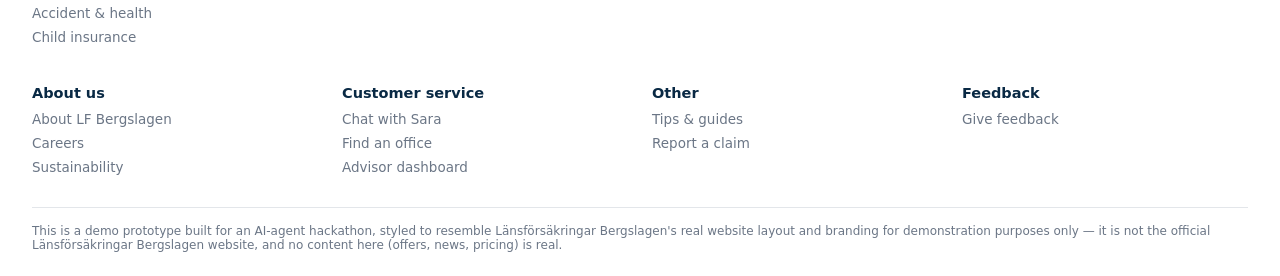
==== commit 85a6b9ae: "Merge branch 'main' into farwa-additions # Conflicts: #	.gitignore #	backend/agent.py #	backend/agen" ====
--- a/frontend/site.html
+++ b/frontend/site.html
@@ -8,18 +8,31 @@
   <link rel="stylesheet" href="site.css" />
 </head>
 <body class="site-body">
+  <div class="site-utility-bar">
+    <div class="site-utility-tabs">
+      <a href="#" class="site-utility-tab active">Private</a>
+      <a href="#" class="site-utility-tab">Business &amp; Agriculture</a>
+    </div>
+  </div>
+
   <header class="site-nav">
     <div class="site-logo">
-      <span class="site-logo-mark">LF</span>
-      <span class="site-logo-text">Bergslagen</span>
-    </div>
-    <nav class="site-links">
-      <a href="#loans">Loans &amp; Mortgages</a>
-      <a href="#insurance">Insurance</a>
-      <a href="#pension">Pension &amp; Savings</a>
-      <a href="#become-customer">Become a customer</a>
+      <img class="site-logo-mark" src="assets/brand/lf-bergslagen-logo.svg" alt="LF Bergslagen" />
+    </div>
+    <nav class="site-icon-links">
+      <button type="button" class="site-icon-link" id="nav-county-btn">
+        <img class="site-icon-link-glyph-svg" src="assets/icons/icon-nav-county.svg" alt="" /><span>County</span>
+      </button>
+      <button type="button" class="site-icon-link" id="nav-search-btn">
+        <img class="site-icon-link-glyph-svg" src="assets/icons/icon-search.svg" alt="" /><span>Search</span>
+      </button>
+      <button type="button" class="site-icon-link" id="nav-login-btn">
+        <img class="site-icon-link-glyph-svg" src="assets/icons/icon-login.svg" alt="" /><span>Log in</span>
+      </button>
+      <a href="#products" class="site-icon-link">
+        <span class="site-icon-link-glyph">☰</span><span>Menu</span>
+      </a>
     </nav>
-    <button id="nav-chat-btn" class="site-nav-cta" type="button">💬 Chat with Sara</button>
   </header>
 
   <main>
@@ -28,22 +41,53 @@
         <h1>Life brings changes.<br />We help you navigate them.</h1>
         <p>
           From buying your first home to planning retirement, LF Bergslagen's
-          digital assistant Sara is ready around the clock with answers,
+          digital companion Sara is ready around the clock with answers,
           guidance, and a direct line to a real advisor when you need one.
         </p>
         <div class="hero-actions">
-          <button id="hero-chat-btn" class="btn btn-primary" type="button">💬 Chat with Sara</button>
+          <button id="hero-chat-btn" class="btn btn-primary" type="button">
+            <img class="btn-icon" src="assets/icons/icon-chat.svg" alt="" /> Chat with Sara
+          </button>
           <a href="#life-moments" class="btn btn-secondary">See what we help with</a>
         </div>
       </div>
       <div class="hero-art" aria-hidden="true">
-        <div class="hero-card">
-          <span class="hero-card-avatar">S</span>
-          <div>
-            <strong>Sara · AI assistant</strong>
-            <p>"Tell me what's changing in your life, and I'll help you think it through."</p>
-          </div>
-        </div>
+        <img class="hero-illustration" src="assets/illustrations/illus-communication.svg" alt="" />
+      </div>
+    </section>
+
+    <div class="brand-strip" aria-hidden="true">
+      <img src="assets/brand/brand-strip.svg" alt="" />
+    </div>
+
+    <section id="products" class="product-grid-section">
+      <h2>Insurance, bank and pension - all in one place</h2>
+      <p class="section-sub">Tap any product below to ask Sara about it.</p>
+      <div class="product-icon-grid">
+        <button class="product-icon-card" data-text="Tell me about home insurance">
+          <img class="product-icon-glyph" src="assets/icons/icon-home.svg" alt="" /><span>Home insurance</span>
+        </button>
+        <button class="product-icon-card" data-text="Can you compare car insurance levels, which one should I choose?">
+          <img class="product-icon-glyph" src="assets/icons/icon-car.svg" alt="" /><span>Car insurance</span>
+        </button>
+        <button class="product-icon-card" data-text="Tell me about accident and health insurance">
+          <img class="product-icon-glyph" src="assets/icons/icon-accident-health.svg" alt="" /><span>Accident &amp; health</span>
+        </button>
+        <button class="product-icon-card" data-text="Tell me about child insurance">
+          <img class="product-icon-glyph" src="assets/icons/icon-child.svg" alt="" /><span>Child insurance</span>
+        </button>
+        <button class="product-icon-card" data-text="I want to apply for a mortgage">
+          <img class="product-icon-glyph" src="assets/icons/icon-mortgage.svg" alt="" /><span>Mortgage</span>
+        </button>
+        <button class="product-icon-card" data-text="I'd like to become a customer">
+          <img class="product-icon-glyph" src="assets/icons/icon-wallet.svg" alt="" /><span>Become a customer</span>
+        </button>
+        <button class="product-icon-card" data-text="Tell me about pension and retirement savings">
+          <img class="product-icon-glyph" src="assets/icons/icon-pension.svg" alt="" /><span>Pension</span>
+        </button>
+        <button class="product-icon-card" data-text="I want to report a claim">
+          <img class="product-icon-glyph" src="assets/icons/icon-claim.svg" alt="" /><span>Report a claim</span>
+        </button>
       </div>
     </section>
 
@@ -51,45 +95,75 @@
       <h2>What's changing in your life?</h2>
       <p class="section-sub">Tap one below to start a chat with Sara about it.</p>
       <div class="moment-grid">
-        <button class="moment-card" data-text="I'd like help with buying a house">🏠<span>Buying a house</span></button>
-        <button class="moment-card" data-text="My partner and I are moving in together">🏡<span>Moving in together</span></button>
-        <button class="moment-card" data-text="We're having a baby soon">👶<span>Having a child</span></button>
-        <button class="moment-card" data-text="I'm going through a divorce">📄<span>Divorce</span></button>
-        <button class="moment-card" data-text="I'm starting my own business">💼<span>Starting a business</span></button>
-        <button class="moment-card" data-text="I'm retiring soon">🌅<span>Retirement</span></button>
-        <button class="moment-card" data-text="I'd like help with buying a holiday home">🏖️<span>Holiday home</span></button>
-        <button class="moment-card" data-text="I'd like help with buying a car">🚗<span>Buying a car</span></button>
-      </div>
-    </section>
-
-    <section id="loans" class="products">
-      <div class="product-col">
-        <h3>Loans &amp; Mortgages</h3>
-        <ul>
-          <li>Home loans &amp; mortgages</li>
-          <li>Holiday home financing</li>
-          <li>Car loans</li>
-          <li>Loan &amp; interest calculators</li>
-        </ul>
-      </div>
-      <div class="product-col" id="insurance">
-        <h3>Insurance</h3>
-        <ul>
-          <li>Home insurance</li>
-          <li>Car insurance</li>
-          <li>Life insurance</li>
-          <li>Child &amp; family insurance</li>
-          <li>Accident &amp; health insurance</li>
-          <li>Loan protection insurance</li>
-        </ul>
-      </div>
-      <div class="product-col" id="pension">
-        <h3>Pension &amp; Savings</h3>
-        <ul>
-          <li>Retirement planning</li>
-          <li>Savings accounts</li>
-          <li>Fund &amp; pension advice</li>
-        </ul>
+        <button class="moment-card" data-text="I'd like help with buying a house"><img src="assets/icons/icon-home.svg" alt="" /><span>Buying a house</span></button>
+        <button class="moment-card" data-text="My partner and I are moving in together"><img src="assets/icons/icon-heart.svg" alt="" /><span>Moving in together</span></button>
+        <button class="moment-card" data-text="We're having a baby soon"><img src="assets/icons/icon-child.svg" alt="" /><span>Having a child</span></button>
+        <button class="moment-card" data-text="I'm going through a divorce"><img src="assets/icons/icon-document.svg" alt="" /><span>Divorce</span></button>
+        <button class="moment-card" data-text="I'm starting my own business"><img src="assets/icons/icon-briefcase.svg" alt="" /><span>Starting a business</span></button>
+        <button class="moment-card" data-text="I'm retiring soon"><img src="assets/icons/icon-sunset.svg" alt="" /><span>Retirement</span></button>
+        <button class="moment-card" data-text="I'd like help with buying a holiday home"><img src="assets/icons/icon-cottage.svg" alt="" /><span>Holiday home</span></button>
+        <button class="moment-card" data-text="I'd like help with buying a car"><img src="assets/icons/icon-car.svg" alt="" /><span>Buying a car</span></button>
+      </div>
+    </section>
+
+    <section class="offers-section">
+      <h2>We're here for you</h2>
+      <div class="offer-grid">
+        <button class="offer-card" data-text="I'd like help with buying a holiday home">
+          <img class="offer-card-art" src="assets/illustrations/illus-holiday-home.svg" alt="" />
+          <span class="offer-tag">Explore</span>
+          <h3>Dreaming of a holiday home?</h3>
+          <p>Ask Sara what buying a fritidshus involves, from financing to insuring it.</p>
+        </button>
+        <button class="offer-card" data-text="Tell me about accident and health insurance">
+          <img class="offer-card-art" src="assets/illustrations/illus-travel-insurance.svg" alt="" />
+          <span class="offer-tag">Explore</span>
+          <h3>Heading abroad soon?</h3>
+          <p>Ask Sara about accident and health cover so you're protected while travelling.</p>
+        </button>
+        <button class="offer-card" data-text="I want to apply for a mortgage">
+          <img class="offer-card-art" src="assets/illustrations/illus-loan.svg" alt="" />
+          <span class="offer-tag">Explore</span>
+          <h3>Need extra borrowing power?</h3>
+          <p>Ask Sara about loans and mortgages, from a first home to consolidating debt.</p>
+        </button>
+      </div>
+    </section>
+
+    <section class="popular-section">
+      <h2><img class="popular-heading-icon" src="assets/icons/icon-target.svg" alt="" /> Popular</h2>
+      <div class="popular-grid">
+        <button class="popular-link" data-text="I want to apply for a mortgage">
+          <span class="popular-link-label"><img class="popular-link-icon" src="assets/icons/icon-mortgage.svg" alt="" />Borrow</span><span class="popular-link-arrow">→</span>
+        </button>
+        <button class="popular-link" data-text="Tell me about savings accounts">
+          <span class="popular-link-label"><img class="popular-link-icon" src="assets/icons/icon-savings.svg" alt="" />Save monthly</span><span class="popular-link-arrow">→</span>
+        </button>
+        <button class="popular-link" data-text="I want to move my pension">
+          <span class="popular-link-label"><img class="popular-link-icon" src="assets/icons/icon-pension.svg" alt="" />Move your pension</span><span class="popular-link-arrow">→</span>
+        </button>
+        <button class="popular-link" data-text="Can you compare car insurance levels, which one should I choose?">
+          <span class="popular-link-label"><img class="popular-link-icon" src="assets/icons/icon-car.svg" alt="" />Vehicle insurance</span><span class="popular-link-arrow">→</span>
+        </button>
+        <button class="popular-link" data-text="Tell me about life insurance and personal insurance">
+          <span class="popular-link-label"><img class="popular-link-icon" src="assets/icons/icon-accident-health.svg" alt="" />Personal insurance</span><span class="popular-link-arrow">→</span>
+        </button>
+        <a class="popular-link" href="https://www.lansforsakringar.se/bergslagen/privat/tips-guider/" target="_blank" rel="noopener">
+          <span class="popular-link-label"><img class="popular-link-icon" src="assets/icons/icon-guide.svg" alt="" />Tips &amp; guides</span><span class="popular-link-arrow">→</span>
+        </a>
+      </div>
+    </section>
+
+    <section class="welcome-section">
+      <img class="welcome-art" src="assets/illustrations/illus-personal-loan.svg" alt="" />
+      <div class="welcome-copy">
+        <h2>Welcome to LF Bergslagen</h2>
+        <p>
+          LF Bergslagen is a local, member-owned company with everything under one roof —
+          insurance, bank, and pension. In this demo, Sara — our digital companion — is
+          always close at hand for fast help and personal guidance, day or night, with a
+          real advisor a message away when you need one.
+        </p>
       </div>
     </section>
 
@@ -100,39 +174,85 @@
       </div>
       <button class="btn btn-primary cta-band-btn" type="button" data-text="I'd like to become a customer">💬 Ask Sara</button>
     </section>
+
+    <section class="quick-links-section">
+      <h2>Quick links</h2>
+      <div class="quick-links-grid">
+        <a href="#" class="quick-link">The app</a>
+        <a href="#" class="quick-link">My pages</a>
+        <a href="#" class="quick-link">BankID</a>
+      </div>
+    </section>
   </main>
 
   <footer class="site-footer">
+    <div class="footer-illustration" aria-hidden="true">
+      <img src="assets/brand/brand-strip.svg" alt="" />
+    </div>
+
+    <div class="footer-top">
+      <div class="site-logo">
+        <img class="site-logo-mark" src="assets/brand/lf-bergslagen-logo.svg" alt="LF Bergslagen" />
+      </div>
+      <p class="footer-blurb">Local, member-focused financial services — now with a digital companion to help you through life's transitions.</p>
+    </div>
+
     <div class="footer-cols">
       <div>
-        <div class="site-logo">
-          <span class="site-logo-mark">LF</span>
-          <span class="site-logo-text">Bergslagen</span>
-        </div>
-        <p class="footer-blurb">Local, member-focused financial services — now with an AI assistant to help you through life's transitions.</p>
-      </div>
-      <div>
-        <strong>Company</strong>
-        <a href="#">About us</a>
+        <strong>Insurance</strong>
+        <button class="footer-link" data-text="Tell me about home insurance">Home insurance</button>
+        <button class="footer-link" data-text="Can you compare car insurance levels, which one should I choose?">Car insurance</button>
+        <button class="footer-link" data-text="Tell me about accident and health insurance">Accident &amp; health</button>
+        <button class="footer-link" data-text="Tell me about child insurance">Child insurance</button>
+      </div>
+      <div>
+        <strong>Loans</strong>
+        <button class="footer-link" data-text="I want to apply for a mortgage">Mortgage</button>
+        <button class="footer-link" data-text="What loan and mortgage options do you offer?">All loan services</button>
+      </div>
+      <div>
+        <strong>Save &amp; invest</strong>
+        <button class="footer-link" data-text="Tell me about savings accounts">Savings accounts</button>
+        <button class="footer-link" data-text="Tell me about pension and retirement savings">Pension</button>
+      </div>
+      <div>
+        <strong>Account &amp; cards</strong>
+        <button class="footer-link" data-text="I'd like to become a customer">Become a customer</button>
+      </div>
+      <div>
+        <strong>About us</strong>
+        <a href="#">About LF Bergslagen</a>
         <a href="#">Careers</a>
         <a href="#">Sustainability</a>
       </div>
       <div>
-        <strong>Support</strong>
+        <strong>Customer service</strong>
         <a href="#" id="footer-chat-link">Chat with Sara</a>
         <a href="#">Find an office</a>
         <a href="/dashboard.html">Advisor dashboard</a>
       </div>
-    </div>
+      <div>
+        <strong>Other</strong>
+        <a href="https://www.lansforsakringar.se/bergslagen/privat/tips-guider/" target="_blank" rel="noopener">Tips &amp; guides</a>
+        <button class="footer-link" data-text="I want to report a claim">Report a claim</button>
+      </div>
+      <div>
+        <strong>Feedback</strong>
+        <a href="#">Give feedback</a>
+      </div>
+    </div>
+
     <p class="footer-disclaimer">
-      This is a demo prototype built for an AI-agent hackathon and is not the
-      official Länsförsäkringar Bergslagen website.
+      This is a demo prototype built for an AI-agent hackathon, styled to resemble
+      Länsförsäkringar Bergslagen's real website layout and branding for demonstration
+      purposes only — it is not the official Länsförsäkringar Bergslagen website, and no
+      content here (offers, news, pricing) is real.
     </p>
   </footer>
 
   <div id="chat-widget" class="chat-widget" hidden>
     <div class="chat-widget-header">
-      <span>Sara · AI assistant</span>
+      <span>Sara · Digital Companion</span>
       <div class="chat-widget-header-actions">
         <button id="chat-widget-maximize" type="button" title="Expand" aria-label="Expand chat">⤢</button>
         <button id="chat-widget-fullscreen" type="button" title="Full screen" aria-label="Full screen chat">⛶</button>
@@ -141,7 +261,9 @@
     </div>
     <iframe id="chat-widget-frame" class="chat-widget-frame" title="Chat with Sara" src="about:blank"></iframe>
   </div>
-  <button id="chat-widget-fab" class="chat-widget-fab" type="button" aria-label="Open chat">💬</button>
+  <button id="chat-widget-fab" class="chat-widget-fab" type="button" aria-label="Open chat">
+    <img src="assets/brand/chatbot-icon.png" alt="" />
+  </button>
 
   <script src="site.js"></script>
 </body>
--- a/frontend/style.css
+++ b/frontend/style.css
@@ -25,12 +25,17 @@
   display: none !important;
 }
 
+html {
+  height: 100%;
+}
+
 body {
   margin: 0;
   font-family: "Segoe UI", system-ui, -apple-system, sans-serif;
   background: var(--bg);
   color: var(--text-main);
   height: 100vh;
+  overflow: hidden;
   display: flex;
   flex-direction: column;
 }
@@ -49,17 +54,18 @@
   flex: 1;
   display: flex;
   min-height: 0;
+  overflow: hidden;
 }
 
 .sidebar {
-  width: 220px;
-  min-width: 180px;
+  width: 300px;
+  min-width: 280px;
   background: white;
   border-right: 1px solid var(--border);
   display: flex;
   flex-direction: column;
   padding: 12px;
-  overflow-y: auto;
+  overflow: hidden;
 }
 
 .sidebar-header {
@@ -81,6 +87,55 @@
   cursor: pointer;
 }
 
+.chat-search {
+  margin-bottom: 10px;
+}
+
+.chat-search input {
+  width: 100%;
+  padding: 8px 10px;
+  border: 1px solid var(--border);
+  border-radius: 8px;
+  font-size: 13px;
+  color: var(--text-main);
+  background: white;
+}
+
+.chat-search input:focus {
+  outline: none;
+  border-color: var(--lf-blue);
+}
+
+.chat-search-empty {
+  padding: 10px;
+  font-size: 12.5px;
+  color: var(--text-muted);
+  text-align: center;
+}
+
+.toast {
+  position: fixed;
+  left: 50%;
+  bottom: 24px;
+  transform: translate(-50%, 12px);
+  max-width: min(420px, calc(100vw - 32px));
+  background: var(--lf-blue-dark);
+  color: white;
+  font-size: 13px;
+  padding: 10px 16px;
+  border-radius: 10px;
+  box-shadow: 0 6px 20px rgba(0, 0, 0, 0.2);
+  opacity: 0;
+  pointer-events: none;
+  transition: opacity 0.2s ease, transform 0.2s ease;
+  z-index: 50;
+}
+
+.toast.visible {
+  opacity: 1;
+  transform: translate(-50%, 0);
+}
+
 /* Claude-style collapse: hide the previous-chats sidebar entirely and let
    the chat column reclaim that width (see the wider max-width rule below),
    with a "show sidebar" button appearing in the topbar to bring it back. */
@@ -135,32 +190,399 @@
   background: var(--lf-blue-dark);
 }
 
+/* Wraps the heading/search/list so the whole "Chats" section can collapse
+   as one unit (see #chats-toggle-btn in app.js) - it, not .chat-list
+   directly, is the sidebar's flex item now, so it passes sizing through to
+   its own children via display:flex the same way. */
+.chats-section {
+  display: flex;
+  flex: 1 1 auto;
+  flex-direction: column;
+  min-height: 32px;
+}
+
+.chats-section-header {
+  align-items: center;
+  display: flex;
+  justify-content: space-between;
+  gap: 8px;
+  margin-bottom: 8px;
+}
+
+.chats-section-body {
+  display: flex;
+  flex: 1 1 auto;
+  flex-direction: column;
+  min-height: 0;
+}
+
+.chat-list-heading {
+  color: var(--text-muted);
+  font-size: 11.5px;
+  font-weight: 700;
+  letter-spacing: 0.04em;
+  margin: 0;
+  text-transform: uppercase;
+}
+
 .chat-list {
   display: flex;
-  flex-direction: column;
-  gap: 4px;
+  flex: 1 1 auto;
+  flex-direction: column;
+  gap: 2px;
+  min-height: 120px;
   overflow-y: auto;
 }
 
 .chat-item {
-  padding: 8px 10px;
-  border-radius: 6px;
+  align-items: center;
+  display: flex;
+  gap: 6px;
+  min-height: 34px;
+  padding: 6px 16px 6px 10px;
+  border-radius: 7px;
   font-size: 13px;
   color: var(--text-main);
-  cursor: pointer;
+  position: relative;
+}
+
+.chat-item-title {
+  color: inherit;
+  cursor: pointer;
+  flex: 1;
+  font: inherit;
+  line-height: 1.35;
+  min-width: 0;
+  overflow: hidden;
+  text-align: left;
+  text-overflow: ellipsis;
+  white-space: nowrap;
+}
+
+.chat-item-title:focus-visible {
+  border-radius: 3px;
+  outline: 2px solid var(--lf-blue);
+  outline-offset: 2px;
+}
+
+/* Small delete control tucked into the item's top-right corner; only
+   shown when the chat is hovered or the button has keyboard focus. */
+.chat-delete-btn {
+  align-items: center;
+  background: white;
+  border: 1px solid var(--border);
+  border-radius: 3px;
+  color: var(--text-muted);
+  cursor: pointer;
+  display: inline-flex;
+  font-size: 11px;
+  height: 14px;
+  justify-content: center;
+  line-height: 1;
+  opacity: 0;
+  padding: 0 0 1px;
+  position: absolute;
+  right: 2px;
+  top: 2px;
+  transition: opacity 120ms ease;
+  width: 14px;
+}
+
+.chat-item:hover .chat-delete-btn,
+.chat-delete-btn:focus-visible {
+  opacity: 1;
+}
+
+.chat-delete-btn:hover {
+  background: #fbe9ea;
+  border-color: var(--lf-red);
+  color: var(--lf-red);
+}
+
+.chat-item:hover {
+  background: var(--bg);
+}
+
+.chat-item.active {
+  background: #eef3f8;
+  color: var(--lf-blue-dark);
+  font-weight: 600;
+}
+
+.plan-panel {
+  border-top: 1px solid var(--border);
+  margin-top: 14px;
+  padding-top: 14px;
+  flex: 0 1 auto;
+  max-height: 38vh;
+  overflow-y: auto;
+}
+
+.plan-panel-header {
+  align-items: center;
+  display: flex;
+  justify-content: space-between;
+  gap: 8px;
+}
+
+.plan-heading {
+  color: var(--lf-blue-dark);
+  font-size: 14px;
+  font-weight: 700;
+  margin: 0 0 4px;
+}
+
+.plan-panel-header .plan-heading {
+  margin: 0;
+}
+
+/* Left-panel mini-portfolio: what an authenticated customer has talked to
+   Sara about, and how far each thing has gotten - see interaction_history.py
+   for how priority/status_label are derived. Sits below the chat list,
+   inside the same scrolling sidebar column. */
+.portfolio-panel {
+  margin-top: 14px;
+  padding-top: 14px;
+  border-top: 1px solid var(--border);
+  display: flex;
+  flex-direction: column;
+  gap: 8px;
+  flex: 0 1 auto;
+  max-height: 38vh;
+  overflow-y: auto;
+}
+
+.portfolio-header {
+  display: flex;
+  align-items: center;
+  justify-content: space-between;
+  gap: 8px;
+}
+
+.activity-stat-row {
+  align-items: center;
+  display: flex;
+  justify-content: space-between;
+  font-size: 12.5px;
+}
+
+.activity-stat-label {
+  color: var(--text-main);
+}
+
+.activity-stat-value {
+  color: var(--lf-blue-dark);
+  font-weight: 700;
+}
+
+.activity-section {
+  border-top: 1px solid var(--border);
+  padding-top: 8px;
+  display: flex;
+  flex-direction: column;
+  gap: 4px;
+}
+
+.activity-section-heading {
+  color: var(--text-muted);
+  font-size: 11px;
+  font-weight: 700;
+  letter-spacing: 0.03em;
+  text-transform: uppercase;
+}
+
+.activity-list-row {
+  color: var(--text-main);
+  font-size: 12.5px;
   overflow: hidden;
   text-overflow: ellipsis;
   white-space: nowrap;
 }
 
-.chat-item:hover {
-  background: var(--bg);
-}
-
-.chat-item.active {
+.portfolio-title {
+  font-size: 11.5px;
+  font-weight: 700;
+  letter-spacing: 0.04em;
+  text-transform: uppercase;
+  color: var(--text-muted);
+}
+
+.portfolio-items {
+  display: flex;
+  flex-direction: column;
+  gap: 6px;
+}
+
+.portfolio-empty {
+  font-size: 12.5px;
+  color: var(--text-muted);
+  padding: 4px 2px;
+}
+
+.portfolio-item {
+  border: 1px solid var(--border);
+  border-radius: 8px;
+  padding: 8px 10px;
+  display: flex;
+  flex-direction: column;
+  gap: 3px;
+  background: white;
+}
+
+.portfolio-item.priority-high {
+  border-color: var(--lf-red);
+  background: #fdf2f2;
+}
+
+.portfolio-item-top {
+  display: flex;
+  align-items: center;
+  justify-content: space-between;
+  gap: 6px;
+}
+
+.portfolio-item-label {
+  font-size: 12.5px;
+  font-weight: 600;
+  color: var(--text-main);
+  overflow: hidden;
+  text-overflow: ellipsis;
+  white-space: nowrap;
+}
+
+.plan-panel-toggle-btn {
+  align-items: center;
+  background: white;
+  border: 1px solid var(--border);
+  border-radius: 5px;
+  color: var(--text-muted);
+  cursor: pointer;
+  display: inline-flex;
+  flex-shrink: 0;
+  font-size: 13px;
+  height: 20px;
+  justify-content: center;
+  line-height: 1;
+  width: 20px;
+}
+
+.plan-panel-toggle-btn:hover {
   background: #eef3f8;
   color: var(--lf-blue-dark);
-  font-weight: 600;
+}
+
+.plan-panel-body {
+  padding-top: 4px;
+}
+
+.plan-progress,
+.plan-empty-copy,
+.plan-date {
+  color: var(--text-muted);
+  font-size: 12px;
+  line-height: 1.4;
+  margin: 0 0 10px;
+}
+
+.plan-phase {
+  color: var(--lf-blue-dark);
+  font-size: 11px;
+  font-weight: 700;
+  margin: 13px 0 5px;
+  text-transform: uppercase;
+}
+
+.plan-task {
+  align-items: flex-start;
+  display: flex;
+  gap: 7px;
+  margin: 7px 0;
+}
+
+.plan-task input {
+  margin: 3px 0 0;
+}
+
+.plan-task-label {
+  cursor: pointer;
+  display: block;
+  min-width: 0;
+}
+
+.plan-task-title {
+  display: block;
+  font-size: 12px;
+  line-height: 1.25;
+}
+
+.plan-task.done .plan-task-title {
+  color: var(--text-muted);
+  text-decoration: line-through;
+}
+
+.plan-task-meta {
+  color: var(--text-muted);
+  display: block;
+  font-size: 10px;
+  margin-top: 2px;
+}
+
+.plan-create-btn {
+  background: white;
+  border: 1px solid var(--lf-blue);
+  border-radius: 7px;
+  color: var(--lf-blue);
+  cursor: pointer;
+  font-size: 12px;
+  font-weight: 700;
+  padding: 8px;
+  width: 100%;
+}
+
+.plan-create-btn:hover {
+  background: #eef3f8;
+}
+
+.portfolio-item-date {
+  font-size: 10.5px;
+  color: var(--text-muted);
+  white-space: nowrap;
+}
+
+.portfolio-item-meta {
+  display: flex;
+  align-items: center;
+  gap: 6px;
+}
+
+.portfolio-badge {
+  display: inline-block;
+  font-size: 10px;
+  font-weight: 700;
+  letter-spacing: 0.02em;
+  text-transform: uppercase;
+  padding: 2px 7px;
+  border-radius: 999px;
+}
+
+.portfolio-badge.status-open {
+  background: #eaf1fb;
+  color: var(--lf-blue-dark);
+}
+
+.portfolio-badge.status-done {
+  background: #e7f5ee;
+  color: var(--lf-green);
+}
+
+.portfolio-badge.status-high {
+  background: var(--lf-red);
+  color: white;
+}
+
+.portfolio-case-id {
+  font-size: 10.5px;
+  color: var(--text-muted);
 }
 
 .brand {
@@ -168,11 +590,6 @@
   display: flex;
   align-items: center;
   gap: 10px;
-}
-
-.brand-logo {
-  height: 36px;
-  width: auto;
 }
 
 .brand-text {
@@ -188,7 +605,7 @@
 
 .brand-sub {
   color: #c7d4e2;
-  font-size: 12px;
+  font-size: 15px;
 }
 
 .avatar {
@@ -205,14 +622,13 @@
 }
 
 .avatar-ai {
-  background: var(--lf-red);
+  background: white;
+  border: 1px solid var(--border);
 }
 
 .avatar-ai img {
-  width: 100%;
-  height: 100%;
-  border-radius: inherit;
-  object-fit: cover;
+  width: 68%;
+  height: 68%;
 }
 
 .avatar-human {
@@ -248,18 +664,25 @@
 }
 
 .human-btn {
-  background: rgba(255, 255, 255, 0.12);
+  align-items: center;
+  background: none;
+  border: none;
   color: white;
-  border: 1px solid rgba(255, 255, 255, 0.4);
-  border-radius: 999px;
-  padding: 6px 14px;
+  cursor: pointer;
+  display: inline-flex;
   font-size: 13px;
-  cursor: pointer;
+  font-weight: 600;
+  gap: 6px;
+  padding: 6px 4px;
   white-space: nowrap;
 }
 
+.human-btn-icon {
+  flex-shrink: 0;
+}
+
 .human-btn:hover {
-  background: rgba(255, 255, 255, 0.22);
+  color: rgba(255, 255, 255, 0.8);
 }
 
 .human-btn:disabled {
@@ -271,19 +694,28 @@
   flex: 1;
   display: flex;
   flex-direction: column;
-  max-width: 1500px;
   width: 100%;
-  margin: 0 auto;
   padding: 16px 32px;
   min-height: 0;
-  transition: max-width 0.2s ease;
-}
-
-/* Hiding the previous-chats sidebar (see .sidebar-toggle-btn above) frees
-   up real width, not just blank space - let the chat column fill all of
-   it rather than leaving the freed area empty. */
-body.sidebar-collapsed .chat-shell {
-  max-width: none;
+  overflow: hidden;
+}
+
+/* .chat-shell itself is intentionally unconstrained (fills .app-shell's
+   full remaining width) so .messages' own edge-to-edge bleed below reaches
+   the panel's true right edge instead of stopping ~750px short of it on a
+   wide screen - .chat-shell used to cap out at 1500px and center itself,
+   which put empty space (and the scrollbar) well inboard of the real edge.
+   Everything else in the column still reads best at a bounded width, so
+   they get their own centered max-width here instead. */
+.progress-ring-bar,
+.chips,
+.attachment-preview,
+.rating-bar,
+.composer {
+  max-width: 1500px;
+  margin-left: auto;
+  margin-right: auto;
+  width: 100%;
 }
 
 .chat-shell.drag-over {
@@ -292,13 +724,186 @@
   background: #eef3f8;
 }
 
+/* Task Completion Ring: gamifies progress through a mortgage flow (Loan
+   Promise/Loan Offer) - see compute_transition_progress in
+   backend/agents/mortgage_agent.py. Sticky above the message list, hidden
+   until a flow actually starts. */
+.progress-ring-bar {
+  display: flex;
+  align-items: center;
+  gap: 14px;
+  padding: 10px 16px;
+  background: white;
+  border-bottom: 1px solid var(--border);
+  flex-shrink: 0;
+}
+
+.progress-ring {
+  position: relative;
+  width: 56px;
+  height: 56px;
+  flex-shrink: 0;
+}
+
+.progress-ring-svg {
+  width: 56px;
+  height: 56px;
+  transform: rotate(-90deg);
+}
+
+.progress-ring-track {
+  fill: none;
+  stroke: var(--border);
+  stroke-width: 6;
+}
+
+.progress-ring-fill {
+  fill: none;
+  stroke: var(--lf-blue);
+  stroke-width: 6;
+  stroke-linecap: round;
+  transition: stroke-dashoffset 0.4s ease;
+}
+
+.progress-ring-percent {
+  position: absolute;
+  inset: 0;
+  display: flex;
+  align-items: center;
+  justify-content: center;
+  font-size: 12px;
+  font-weight: 700;
+  color: var(--lf-blue-dark);
+}
+
+.progress-ring-info {
+  flex: 1;
+  min-width: 0;
+}
+
+.progress-ring-title {
+  display: block;
+  font-size: 12.5px;
+  font-weight: 700;
+  color: var(--lf-blue-dark);
+  margin-bottom: 6px;
+}
+
+.progress-steps {
+  display: flex;
+  align-items: center;
+  gap: 6px;
+  flex-wrap: wrap;
+}
+
+.progress-step {
+  display: flex;
+  align-items: center;
+  gap: 5px;
+}
+
+.progress-step:not(:last-child)::after {
+  content: "";
+  width: 14px;
+  height: 1px;
+  background: var(--border);
+  margin-left: 6px;
+}
+
+.progress-step-dot {
+  display: flex;
+  align-items: center;
+  justify-content: center;
+  width: 18px;
+  height: 18px;
+  border-radius: 50%;
+  border: 1.5px solid var(--border);
+  color: var(--text-main);
+  font-size: 10.5px;
+  font-weight: 700;
+  flex-shrink: 0;
+}
+
+.progress-step.done .progress-step-dot {
+  background: var(--lf-blue);
+  border-color: var(--lf-blue);
+  color: white;
+}
+
+.progress-step-label {
+  font-size: 11px;
+  color: var(--text-main);
+  white-space: nowrap;
+}
+
+.document-review-card {
+  align-self: flex-start;
+  width: min(100%, 520px);
+  padding: 12px 14px;
+  border: 1px solid #c9dce9;
+  border-left: 4px solid var(--lf-blue);
+  border-radius: 8px;
+  background: #f5f9fc;
+  color: var(--text-main);
+  font-size: 12px;
+}
+
+.document-review-card strong {
+  display: block;
+  color: var(--lf-blue-dark);
+  margin-bottom: 8px;
+}
+
+.document-review-card dl {
+  display: grid;
+  grid-template-columns: 1fr auto;
+  gap: 5px 16px;
+  margin: 0;
+}
+
+.document-review-card dt,
+.document-review-card dd {
+  margin: 0;
+}
+
+.document-review-card dd {
+  font-weight: 700;
+  text-align: right;
+}
+
+.document-review-card p {
+  margin: 8px 0 0;
+  color: var(--text-muted);
+}
+
+@media (max-width: 480px) {
+  .progress-step-label {
+    display: none;
+  }
+}
+
 .messages {
+  position: relative;
   flex: 1;
+  min-height: 0;
   overflow-y: auto;
   display: flex;
   flex-direction: column;
   gap: 12px;
-  padding-bottom: 12px;
+  /* Bleed to the full width of .chat-shell (canceling its side padding via
+     negative margin, then reapplying it as our own padding) so the
+     scrollbar renders flush against the panel's true edge instead of
+     sitting ~32px inboard of it. */
+  margin: 0 -32px;
+  padding: 0 32px 12px;
+
+  background-color: rgba(245, 246, 248, 0.82);
+  background-image: url("assets/Images/chat-background.png");
+  background-repeat: no-repeat;
+  background-position: center center;
+  background-size: 700px auto;
+  background-attachment: scroll;
+  background-blend-mode: lighten;
 }
 
 .msg {
@@ -621,7 +1226,7 @@
   color: var(--lf-blue-dark);
 }
 
-.topic-dropdown-item+.topic-dropdown-item {
+.topic-dropdown-item + .topic-dropdown-item {
   border-top: 1px solid var(--border);
 }
 
@@ -648,6 +1253,227 @@
   background: #eef3f8;
 }
 
+.offers-wrapper {
+  align-self: stretch;
+  margin-top: 2px;
+}
+
+.offers-heading {
+  font-size: 12px;
+  font-weight: 700;
+  color: var(--text-muted);
+  text-transform: uppercase;
+  letter-spacing: 0.03em;
+  margin-bottom: 8px;
+}
+
+.offers-row {
+  display: flex;
+  gap: 10px;
+  overflow-x: auto;
+  padding-bottom: 4px;
+}
+
+.offer-card {
+  background: white;
+  border: 1px solid var(--border);
+  border-radius: 10px;
+  overflow: hidden;
+  flex: 0 0 220px;
+  display: flex;
+  flex-direction: column;
+}
+
+.offer-card-image {
+  width: 100%;
+  height: 110px;
+  object-fit: cover;
+  display: block;
+}
+
+.offer-card-body {
+  padding: 10px 12px;
+  display: flex;
+  flex-direction: column;
+  gap: 4px;
+}
+
+.offer-card-category {
+  font-size: 10.5px;
+  font-weight: 700;
+  color: var(--lf-red);
+  text-transform: uppercase;
+  letter-spacing: 0.03em;
+}
+
+.offer-card-title {
+  font-size: 13.5px;
+  margin: 0;
+  color: var(--lf-blue-dark);
+  line-height: 1.3;
+}
+
+.offer-card-teaser {
+  font-size: 12px;
+  color: var(--text-muted);
+  margin: 0;
+  line-height: 1.35;
+}
+
+.offer-card-cta {
+  margin-top: 6px;
+  align-self: flex-start;
+  background: var(--lf-blue);
+  color: white;
+  text-decoration: none;
+  border-radius: 6px;
+  padding: 6px 12px;
+  font-size: 12px;
+  font-weight: 600;
+}
+
+.offer-card-cta:hover {
+  background: var(--lf-blue-dark);
+}
+
+/* Comparison table (e.g. car insurance tiers) - real, structured data
+   rendered by addComparisonTable() in app.js, not typed out by the LLM.
+   Same content-width convention as .msg/.suggestions so it lines up with
+   the rest of the conversation column. */
+.comparison-table-wrapper {
+  align-self: flex-start;
+  max-width: min(760px, 90%);
+  width: 100%;
+  margin-top: -4px;
+}
+
+.comparison-table-scroll {
+  overflow-x: auto;
+  background: white;
+  border: 1px solid var(--border);
+  border-radius: 12px;
+}
+
+.comparison-table {
+  border-collapse: collapse;
+  width: 100%;
+  font-size: 13.5px;
+  white-space: nowrap;
+}
+
+.comparison-table th,
+.comparison-table td {
+  padding: 9px 14px;
+  border-bottom: 1px solid var(--border);
+  text-align: left;
+}
+
+.comparison-table thead th {
+  background: var(--lf-blue);
+  color: white;
+  font-weight: 700;
+  position: sticky;
+  top: 0;
+}
+
+.comparison-table tbody th {
+  font-weight: 600;
+  color: var(--text-main);
+  background: white;
+  position: sticky;
+  left: 0;
+}
+
+.comparison-table tbody tr:last-child th,
+.comparison-table tbody tr:last-child td {
+  border-bottom: none;
+}
+
+.comparison-table td {
+  text-align: center;
+}
+
+.comparison-table .cmp-yes {
+  color: var(--lf-green);
+  font-weight: 700;
+}
+
+.comparison-table .cmp-no {
+  color: var(--text-muted);
+}
+
+/* Home insurance tier table (text-per-cell, not checkmarks) - see
+   renderTierComparisonTable in app.js. */
+.comparison-table-detail {
+  white-space: normal;
+}
+
+.comparison-table-detail td {
+  text-align: left;
+  vertical-align: top;
+  min-width: 160px;
+}
+
+.comparison-table-detail td.tier-recommended {
+  background: #eaf1fa;
+}
+
+.tier-toggle {
+  display: flex;
+  gap: 6px;
+  margin-bottom: 8px;
+}
+
+.tier-toggle-btn {
+  padding: 5px 12px;
+  border-radius: 999px;
+  border: 1px solid var(--border);
+  background: white;
+  color: var(--text-main);
+  font-size: 12px;
+  font-weight: 600;
+  cursor: pointer;
+}
+
+.tier-toggle-btn.active {
+  background: var(--lf-blue);
+  border-color: var(--lf-blue);
+  color: white;
+}
+
+.comparison-table-detail .tier-badge-table-row th {
+  background: transparent;
+  border: 0;
+  padding: 0 6px 4px;
+  text-align: center;
+  vertical-align: bottom;
+}
+
+.comparison-table-detail .tier-badge-table-row .tier-badge-table-cell {
+  min-width: 160px;
+}
+.tier-badge {
+  display: inline-block;
+  background: var(--lf-green);
+  color: white;
+  font-size: 11px;
+  font-weight: 700;
+  padding: 3px 10px;
+  border-radius: 999px;
+  white-space: nowrap;
+}
+
+.tier-recommendation-note {
+  margin-top: 8px;
+  padding: 10px 12px;
+  background: #eaf1fa;
+  border: 1px solid var(--border);
+  border-radius: 10px;
+  font-size: 12.5px;
+  color: var(--text-main);
+  line-height: 1.5;
+}
+
 .inline-form {
   align-self: flex-start;
   max-width: min(600px, 85%);
@@ -655,6 +1481,18 @@
   border: 1px solid var(--border);
   border-radius: 12px;
   padding: 14px 16px;
+  display: flex;
+  flex-direction: column;
+  gap: 12px;
+}
+
+.inline-form h3 {
+  margin: 0;
+  font-size: 14px;
+  color: var(--lf-blue-dark);
+}
+
+.inline-form-fields {
   display: flex;
   flex-direction: column;
   gap: 12px;
@@ -715,6 +1553,99 @@
   gap: 6px;
 }
 
+.auth-choice-card {
+  align-self: flex-start;
+  max-width: min(420px, 85%);
+  background: white;
+  border: 1px solid var(--border);
+  border-radius: 12px;
+  padding: 18px 20px;
+  display: flex;
+  flex-direction: column;
+  gap: 14px;
+}
+
+.auth-choice-heading {
+  margin: 0;
+  font-size: 15px;
+  font-weight: 700;
+  color: var(--lf-blue-dark);
+}
+
+.auth-choice-options {
+  display: flex;
+  flex-direction: column;
+}
+
+.auth-choice-option {
+  display: flex;
+  align-items: flex-start;
+  gap: 10px;
+  padding: 12px 0;
+  cursor: pointer;
+  border-bottom: 1px solid var(--border);
+}
+
+div.auth-choice-option {
+  cursor: default;
+}
+
+.auth-choice-option:last-child {
+  border-bottom: none;
+}
+
+.auth-choice-option input[type="radio"] {
+  margin-top: 3px;
+  width: 16px;
+  height: 16px;
+  accent-color: var(--lf-blue);
+  flex-shrink: 0;
+}
+
+.auth-choice-option-text {
+  display: flex;
+  flex-direction: column;
+  gap: 3px;
+}
+
+.auth-choice-option-label {
+  font-size: 14px;
+  font-weight: 600;
+  color: var(--text-main);
+}
+
+.auth-choice-option-helper {
+  font-size: 12px;
+  color: var(--text-muted);
+  line-height: 1.4;
+}
+
+.auth-choice-continue-btn {
+  align-self: stretch;
+  background: var(--lf-blue);
+  color: white;
+  border: none;
+  border-radius: 8px;
+  padding: 11px;
+  font-size: 14px;
+  font-weight: 700;
+  cursor: pointer;
+}
+
+.auth-choice-continue-btn:hover {
+  background: var(--lf-blue-dark);
+}
+
+.auth-choice-continue-btn:disabled {
+  opacity: 0.6;
+  cursor: default;
+}
+
+.auth-choice-card.auth-choice-submitted {
+  background: #f4faf7;
+  border-color: #cfe9dc;
+}
+
 .inline-form-summary-row {
   display: flex;
   justify-content: space-between;
@@ -755,6 +1686,91 @@
   color: var(--text-muted);
   font-size: 12.5px;
   font-style: italic;
+}
+
+.fill-form-btn {
+  align-self: flex-start;
+  margin: 0 0 10px;
+  padding: 8px 14px;
+  border: 1px solid var(--lf-blue);
+  border-radius: 6px;
+  background: white;
+  color: var(--lf-blue-dark);
+  cursor: pointer;
+  font-weight: 600;
+}
+
+.fill-form-btn:disabled {
+  cursor: not-allowed;
+  opacity: 0.45;
+}
+
+/* Fraud/dispute transaction picker - a real table with a checkbox per row
+   instead of a plain numbered text list, so several suspicious charges can
+   be flagged in one go. See addTransactionSelectForm in app.js. */
+.txn-select-form {
+  max-width: 100%;
+  width: 620px;
+}
+
+.txn-select-table {
+  width: 100%;
+  border-collapse: collapse;
+  font-size: 13px;
+}
+
+.txn-select-table th {
+  text-align: left;
+  font-size: 11px;
+  font-weight: 700;
+  letter-spacing: 0.03em;
+  text-transform: uppercase;
+  color: var(--text-muted);
+  padding: 0 8px 8px;
+  border-bottom: 1px solid var(--border);
+}
+
+.txn-select-table td {
+  padding: 8px;
+  border-bottom: 1px solid var(--border);
+  color: var(--text-main);
+}
+
+.txn-select-table tbody tr {
+  cursor: pointer;
+}
+
+.txn-select-table tbody tr:nth-child(even) {
+  background: var(--bg);
+}
+
+.txn-select-table tbody tr:hover {
+  background: #eef3f8;
+}
+
+.txn-select-table tbody tr.selected {
+  background: #fdf2f2;
+}
+
+.txn-select-table tbody tr.selected td {
+  font-weight: 600;
+}
+
+.txn-select-table input[type="checkbox"] {
+  width: 16px;
+  height: 16px;
+  cursor: pointer;
+}
+
+.txn-select-amount {
+  text-align: right;
+  font-variant-numeric: tabular-nums;
+  white-space: nowrap;
+}
+
+.inline-form.txn-select-form button[type="submit"]:disabled {
+  opacity: 0.5;
+  cursor: not-allowed;
 }
 
 .msg-label {
@@ -870,9 +1886,12 @@
 }
 
 .composer button.icon-btn {
+  align-items: center;
   background: white;
   border: 1px solid var(--border);
   color: var(--lf-blue-dark);
+  display: flex;
+  justify-content: center;
   padding: 0;
   width: 42px;
   font-size: 17px;
@@ -940,23 +1959,6 @@
   cursor: pointer;
   font-size: 15px;
   line-height: 1;
-}
-
-.fill-form-btn {
-  align-self: flex-start;
-  margin: 0 0 10px;
-  padding: 8px 14px;
-  border: 1px solid var(--lf-blue);
-  border-radius: 6px;
-  background: white;
-  color: var(--lf-blue-dark);
-  cursor: pointer;
-  font-weight: 600;
-}
-
-.fill-form-btn:disabled {
-  cursor: not-allowed;
-  opacity: 0.45;
 }
 
 /* Set on <body> by app.js when this page is embedded as a small widget
@@ -976,105 +1978,38 @@
   display: none !important;
 }
 
-/* Compact popup header: one tidy bar (~68px) instead of the full-page
-   header. Left: the LF icon (lf-logo.png cropped to just the square icon,
-   without the wordmark) + "Sara · AI assistant". Right: the EN/SV toggle
-   with "Prata med en person" underneath. The parent page overlays its
-   expand/full-screen/close buttons in the top-right corner (see
-   .chat-widget-header in site.css), so the toggle leaves room for them.
-   Everything is scoped to body.widget-compact, so the standalone page and
-   the expanded/full-screen widget keep the full header untouched. */
-body.widget-compact .topbar {
-  padding: 8px 12px;
-}
-
-body.widget-compact .topbar-left,
-body.widget-compact .brand {
-  min-width: 0;
-}
-
-body.widget-compact .brand {
-  gap: 8px;
-}
-
-/* lf-logo.png is icon + wordmark in one 277x66 image, so show only the
-   icon (plus a little of its white margin, which reads as a rounded tile
-   on the navy bar): object-fit: none + object-position crop to that box,
-   and zoom scales the 58px crop down to 40px. */
-body.widget-compact .brand-logo {
-  border-radius: 8px;
-  height: 58px;
-  object-fit: none;
-  object-position: -2px -6px;
-  width: 58px;
-  zoom: 0.69;
-}
-
-/* Drop the round avatar and the "Digital assistant · LF Bergslagen" line;
-   the title becomes plain "Sara · AI assistant". */
-body.widget-compact .avatar-ai,
-body.widget-compact .brand-sub {
-  display: none;
-}
-
-body.widget-compact .brand-name {
-  font-size: 14px;
-  overflow: hidden;
-  text-overflow: ellipsis;
-  white-space: nowrap;
-}
-
-body.widget-compact .brand-name::after {
-  content: " · AI assistant";
-}
-
-body.widget-compact .header-actions {
-  align-items: flex-end;
-  flex-direction: column;
-  flex-shrink: 0;
-  gap: 4px;
-}
-
-body.widget-compact .lang-toggle {
-  margin-right: 88px;
-}
-
-body.widget-compact .lang-btn {
-  padding: 4px 10px;
-}
-
-body.widget-compact .human-btn {
-  font-size: 12px;
-  padding: 4px 12px;
-}
-
 @media (max-width: 640px) {
   .sidebar {
     width: 84px;
     min-width: 84px;
     padding: 8px 6px;
   }
-
   .sidebar-header {
     flex-direction: column;
   }
-
   .new-chat-btn {
     font-size: 0;
     padding: 10px 0;
   }
-
   .new-chat-btn::before {
     content: "+";
     font-size: 18px;
   }
-
   #sidebar-hide-btn {
     width: 100%;
   }
-
+  .chat-search {
+    display: none;
+  }
+  .chat-list-heading {
+    display: none;
+  }
   .chat-item {
     font-size: 11px;
+  }
+  .plan-panel,
+  .portfolio-panel {
+    display: none;
   }
 }
 
@@ -1082,8 +2017,7 @@
   .chat-shell {
     padding: 10px;
   }
-
   .msg {
     max-width: 90%;
   }
-}+}
--- a/frontend/site.css
+++ b/frontend/site.css
@@ -7,6 +7,39 @@
   height: auto;
   min-height: 100vh;
   overflow-y: auto;
+}
+
+/* Thin utility bar above the main nav (Private / Business tabs), matching
+   the real lansforsakringar.se layout. Private is the only tab that does
+   anything here - this demo only covers private customers, so Business &
+   Agriculture is intentionally inert, same convention as the footer's
+   placeholder links. */
+.site-utility-bar {
+  background: var(--lf-blue-dark);
+  padding: 0 32px;
+}
+
+.site-utility-tabs {
+  display: flex;
+  gap: 20px;
+}
+
+.site-utility-tab {
+  color: rgba(255, 255, 255, 0.7);
+  font-size: 12.5px;
+  font-weight: 600;
+  padding: 8px 0;
+  text-decoration: none;
+  border-bottom: 2px solid transparent;
+}
+
+.site-utility-tab.active {
+  color: white;
+  border-bottom-color: white;
+}
+
+.site-utility-tab:hover {
+  color: white;
 }
 
 .site-nav {
@@ -22,6 +55,44 @@
   z-index: 10;
 }
 
+/* Icon-style utility links (Loans/Search/Log in/Menu), replacing the plain
+   text nav - mirrors the real site's header. Search and Log in are
+   intentionally inert (no real search or auth in this demo); Loans and
+   Menu do something (open chat / jump to the product grid). */
+.site-icon-links {
+  align-items: center;
+  display: flex;
+  gap: 22px;
+}
+
+.site-icon-link {
+  align-items: center;
+  background: none;
+  border: none;
+  color: var(--lf-blue-dark);
+  cursor: pointer;
+  display: flex;
+  flex-direction: row;
+  font-size: 13px;
+  font-weight: 600;
+  gap: 6px;
+  padding: 0;
+  text-decoration: none;
+}
+
+.site-icon-link-glyph {
+  font-size: 15px;
+}
+
+.site-icon-link-glyph-svg {
+  height: 15px;
+  width: 15px;
+}
+
+.site-icon-link:hover {
+  color: var(--lf-blue);
+}
+
 .site-logo {
   align-items: center;
   display: flex;
@@ -29,52 +100,15 @@
 }
 
 .site-logo-mark {
-  background: var(--lf-blue);
-  border-radius: 6px;
-  color: white;
-  font-size: 13px;
-  font-weight: 800;
-  letter-spacing: 0.5px;
-  padding: 6px 8px;
-}
-
-.site-logo-text {
-  color: var(--lf-blue-dark);
-  font-size: 17px;
-  font-weight: 700;
-}
-
-.site-links {
-  display: flex;
-  flex-wrap: wrap;
-  gap: 22px;
-}
-
-.site-links a {
-  color: var(--text-main);
-  font-size: 14px;
-  font-weight: 600;
-  text-decoration: none;
-}
-
-.site-links a:hover {
-  color: var(--lf-blue);
-}
-
-.site-nav-cta {
-  background: var(--lf-blue);
-  border: none;
-  border-radius: 8px;
-  color: white;
-  cursor: pointer;
-  font-size: 14px;
-  font-weight: 700;
-  padding: 10px 16px;
-  white-space: nowrap;
-}
-
-.site-nav-cta:hover {
-  background: var(--lf-blue-dark);
+  display: block;
+  height: 32px;
+  width: auto;
+}
+
+.btn-icon {
+  height: 16px;
+  width: 16px;
+  filter: brightness(0) invert(1);
 }
 
 .hero {
@@ -87,7 +121,7 @@
 }
 
 .hero-copy {
-  flex: 1 1 420px;
+  flex: 0 1 420px;
 }
 
 .hero-copy h1 {
@@ -142,47 +176,33 @@
 }
 
 .hero-art {
-  flex: 1 1 320px;
-  display: flex;
+  flex: 1 1 500px;
+  display: flex;
+  align-items: center;
   justify-content: center;
 }
 
-.hero-card {
-  background: white;
-  border: 1px solid var(--border);
-  border-radius: 14px;
-  box-shadow: 0 20px 50px rgba(9, 41, 68, 0.12);
-  display: flex;
-  gap: 14px;
-  max-width: 340px;
-  padding: 20px;
-}
-
-.hero-card-avatar {
-  align-items: center;
-  background: var(--lf-blue);
-  border-radius: 50%;
-  color: white;
-  display: flex;
-  flex-shrink: 0;
-  font-weight: 700;
-  height: 40px;
-  justify-content: center;
-  width: 40px;
-}
-
-.hero-card strong {
-  color: var(--lf-blue-dark);
-  display: block;
-  margin-bottom: 6px;
-}
-
-.hero-card p {
-  color: var(--text-muted);
-  font-size: 14px;
-  font-style: italic;
-  line-height: 1.5;
-  margin: 0;
+.hero-illustration {
+  max-width: min(840px, 100%);
+  width: 100%;
+  height: auto;
+}
+
+/* Full-width decorative brand illustration strip between the hero and the
+   product grid - purely visual, no interaction. */
+.brand-strip {
+  background: white;
+  overflow: hidden;
+  padding: 8px 0 0;
+}
+
+.brand-strip img {
+  display: block;
+  width: 100%;
+  height: auto;
+  max-height: 90px;
+  object-fit: cover;
+  object-position: center top;
 }
 
 .life-moments {
@@ -217,10 +237,14 @@
   display: flex;
   flex-direction: column;
   align-items: center;
-  font-size: 28px;
   gap: 8px;
   padding: 20px 12px;
   transition: transform 0.15s ease, box-shadow 0.15s ease;
+}
+
+.moment-card img {
+  height: 32px;
+  width: 32px;
 }
 
 .moment-card span {
@@ -235,30 +259,297 @@
   transform: translateY(-2px);
 }
 
-.products {
-  background: white;
+/* Product icon grid - the real homepage's primary "what do you need"
+   grid (Hemförsäkring/Bilförsäkring/... in the real site), positioned
+   right after the hero to match. Each card opens the chat pre-filled with
+   a prompt for that product, reusing the same [data-text] convention as
+   the life-moments cards below. */
+.product-grid-section {
+  background: var(--bg);
   border-top: 1px solid var(--border);
   border-bottom: 1px solid var(--border);
+  padding: 56px 32px;
+  text-align: center;
+}
+
+.product-grid-section h2 {
+  color: var(--lf-blue-dark);
+  font-size: 24px;
+  margin: 0 0 6px;
+}
+
+.product-icon-grid {
+  display: grid;
+  gap: 14px;
+  grid-template-columns: repeat(4, minmax(0, 1fr));
+  margin: 28px auto 0;
+  max-width: 900px;
+}
+
+.product-icon-card {
+  align-items: center;
+  background: white;
+  border: 1px solid var(--border);
+  border-radius: 12px;
+  cursor: pointer;
+  display: flex;
+  flex-direction: column;
+  gap: 10px;
+  padding: 22px 12px;
+  transition: transform 0.15s ease, box-shadow 0.15s ease;
+}
+
+.product-icon-glyph {
+  height: 34px;
+  width: 34px;
+}
+
+.product-icon-card span:last-child {
+  color: var(--text-main);
+  font-size: 13px;
+  font-weight: 600;
+}
+
+.product-icon-card:hover {
+  border-color: var(--lf-blue);
+  box-shadow: 0 8px 20px rgba(9, 41, 68, 0.12);
+  transform: translateY(-2px);
+}
+
+/* "We're here for you" offer cards - generic, evergreen-style blurbs
+   (loyalty perks, a product upsell, a benefits reminder), deliberately NOT
+   real news content - this is a demo, not a live news feed. Emoji-on-
+   gradient placeholders stand in for photography this project doesn't
+   have real rights/assets to reproduce. */
+.offers-section {
+  padding: 56px 32px;
+  text-align: center;
+}
+
+.offers-section h2 {
+  color: var(--lf-blue-dark);
+  font-size: 24px;
+  margin: 0 0 28px;
+}
+
+.offer-grid {
+  display: grid;
+  gap: 20px;
+  grid-template-columns: repeat(3, minmax(0, 1fr));
+  margin: 0 auto;
+  max-width: 960px;
+  text-align: left;
+}
+
+.offer-card {
+  background: white;
+  border: 1px solid var(--border);
+  border-radius: 12px;
+  cursor: pointer;
+  display: block;
+  font-family: inherit;
+  overflow: hidden;
+  padding: 0;
+  text-align: left;
+  transition: transform 0.15s ease, box-shadow 0.15s ease;
+}
+
+.offer-card:hover {
+  border-color: var(--lf-blue);
+  box-shadow: 0 8px 20px rgba(9, 41, 68, 0.12);
+  transform: translateY(-2px);
+}
+
+.offer-card-art {
+  background: linear-gradient(135deg, #eef3f8, #cfe0ef);
+  display: block;
+  height: 120px;
+  object-fit: contain;
+  padding: 10px;
+  width: 100%;
+}
+
+.offer-tag {
+  color: var(--lf-blue);
+  display: block;
+  font-size: 11px;
+  font-weight: 700;
+  letter-spacing: 0.04em;
+  margin: 14px 16px 4px;
+  text-transform: uppercase;
+}
+
+.offer-card h3 {
+  color: var(--lf-blue-dark);
+  font-size: 16px;
+  margin: 0 16px 8px;
+}
+
+.offer-card p {
+  color: var(--text-muted);
+  font-size: 13.5px;
+  line-height: 1.5;
+  margin: 0 16px 16px;
+}
+
+/* "Popular" quick-link row - most are chat prompts ([data-text] buttons,
+   same convention as everywhere else); "Tips & guides" is the one real
+   external link (LF Bergslagen's actual guides page), so it's a plain
+   anchor rather than a chat trigger. */
+.popular-section {
+  background: var(--bg);
+  border-top: 1px solid var(--border);
+  border-bottom: 1px solid var(--border);
+  padding: 56px 32px;
+}
+
+.popular-section h2 {
+  align-items: center;
+  color: var(--lf-blue-dark);
+  display: flex;
+  font-size: 24px;
+  gap: 8px;
+  justify-content: center;
+  margin: 0 auto 24px;
+  max-width: 900px;
+  text-align: center;
+}
+
+.popular-heading-icon {
+  height: 22px;
+  width: 22px;
+}
+
+.popular-grid {
+  display: grid;
+  gap: 12px;
+  grid-template-columns: repeat(3, minmax(0, 1fr));
+  margin: 0 auto;
+  max-width: 900px;
+}
+
+.popular-link {
+  align-items: center;
+  background: white;
+  border: 1px solid var(--border);
+  border-radius: 10px;
+  color: var(--lf-blue-dark);
+  cursor: pointer;
+  display: flex;
+  font-size: 14px;
+  font-weight: 600;
+  justify-content: space-between;
+  padding: 14px 16px;
+  text-decoration: none;
+}
+
+.popular-link:hover {
+  border-color: var(--lf-blue);
+}
+
+.popular-link-label {
+  align-items: center;
+  display: flex;
+  gap: 10px;
+}
+
+.popular-link-icon {
+  height: 18px;
+  width: 18px;
+  flex-shrink: 0;
+}
+
+.popular-link-arrow {
+  color: var(--text-muted);
+}
+
+/* "Welcome" text block, standing in for the real site's advisor photo. */
+.welcome-section {
+  align-items: center;
   display: flex;
   flex-wrap: wrap;
   gap: 32px;
-  padding: 48px 32px;
-}
-
-.product-col {
-  flex: 1 1 220px;
-}
-
-.product-col h3 {
-  color: var(--lf-blue-dark);
+  margin: 0 auto;
+  max-width: 960px;
+  padding: 56px 32px;
+}
+
+.welcome-art {
+  background: linear-gradient(135deg, #eef3f8, #cfe0ef);
+  border-radius: 12px;
+  flex: 1 1 260px;
+  height: 220px;
+  object-fit: contain;
+  padding: 16px;
+  width: 100%;
+}
+
+.welcome-copy {
+  flex: 1 1 380px;
+}
+
+.welcome-copy h2 {
+  color: var(--lf-blue-dark);
+  font-size: 24px;
   margin: 0 0 12px;
 }
 
-.product-col ul {
+.welcome-copy p {
   color: var(--text-muted);
-  line-height: 1.9;
+  font-size: 15px;
+  line-height: 1.6;
   margin: 0;
-  padding-left: 18px;
+}
+
+/* "Quick links" (Snabblänkar) - inert placeholders, same convention as the
+   footer's "About us" etc.: this demo doesn't have a real app/My
+   pages/BankID to link to. */
+.quick-links-section {
+  padding: 0 32px 56px;
+  text-align: center;
+}
+
+.quick-links-section h2 {
+  color: var(--lf-blue-dark);
+  font-size: 20px;
+  margin: 0 0 16px;
+}
+
+.quick-links-grid {
+  display: grid;
+  gap: 12px;
+  grid-template-columns: repeat(3, minmax(0, 1fr));
+  margin: 0 auto;
+  max-width: 700px;
+}
+
+.quick-link {
+  background: white;
+  border: 1px solid var(--border);
+  border-radius: 10px;
+  color: var(--lf-blue-dark);
+  font-size: 14px;
+  font-weight: 600;
+  padding: 14px;
+  text-decoration: none;
+}
+
+.quick-link:hover {
+  border-color: var(--lf-blue);
+}
+
+@media (max-width: 720px) {
+  .product-icon-grid {
+    grid-template-columns: repeat(2, minmax(0, 1fr));
+  }
+  .offer-grid,
+  .popular-grid,
+  .quick-links-grid {
+    grid-template-columns: 1fr;
+  }
+  .footer-cols {
+    grid-template-columns: repeat(2, minmax(0, 1fr));
+  }
 }
 
 .cta-band {
@@ -292,55 +583,83 @@
 }
 
 .site-footer {
-  background: var(--lf-blue-dark);
-  color: #cfd9e3;
-  padding: 40px 32px 24px;
+  background: white;
+  border-top: 1px solid var(--border);
+  color: var(--text-main);
+  overflow: hidden;
+  padding: 0 32px 24px;
+}
+
+/* Same decorative brand strip as the one under the hero, reused here to
+   match the real site's footer, which opens on this illustration before
+   the link columns. */
+.footer-illustration {
+  margin: 0 -32px 28px;
+}
+
+.footer-illustration img {
+  display: block;
+  width: 100%;
+  height: auto;
+  max-height: 170px;
+  object-fit: cover;
+  object-position: center top;
+}
+
+.footer-top {
+  align-items: center;
+  display: flex;
+  flex-wrap: wrap;
+  gap: 20px;
+  margin-bottom: 32px;
 }
 
 .footer-cols {
-  display: flex;
-  flex-wrap: wrap;
-  gap: 40px;
+  display: grid;
+  gap: 32px 24px;
+  grid-template-columns: repeat(4, minmax(0, 1fr));
   margin-bottom: 24px;
 }
 
-.footer-cols > div {
-  flex: 1 1 200px;
-}
-
 .footer-blurb {
-  color: #a9b8c6;
+  color: var(--text-muted);
   font-size: 13.5px;
   line-height: 1.6;
-  margin-top: 10px;
+  margin: 0;
   max-width: 32ch;
 }
 
 .footer-cols strong {
-  color: white;
-  display: block;
+  color: var(--lf-blue-dark);
+  display: block;
+  font-size: 14.5px;
   margin-bottom: 10px;
 }
 
-.footer-cols a {
-  color: #a9b8c6;
-  display: block;
-  font-size: 14px;
+.footer-cols a,
+.footer-link {
+  background: none;
+  border: none;
+  color: var(--text-muted);
+  cursor: pointer;
+  display: block;
+  font-family: inherit;
+  font-size: 13.5px;
   margin-bottom: 8px;
+  padding: 0;
+  text-align: left;
   text-decoration: none;
-}
-
-.footer-cols a:hover {
-  color: white;
-}
-
-.site-footer .site-logo-text {
-  color: white;
+  width: 100%;
+}
+
+.footer-cols a:hover,
+.footer-link:hover {
+  color: var(--lf-blue);
 }
 
 .footer-disclaimer {
-  border-top: 1px solid rgba(255, 255, 255, 0.15);
-  color: #8397a8;
+  border-top: 1px solid var(--border);
+  color: var(--text-muted);
   font-size: 12px;
   margin: 0;
   padding-top: 16px;
@@ -349,19 +668,28 @@
 /* --- Floating chat widget (embeds the real chat app in an iframe) --- */
 
 .chat-widget-fab {
-  background: var(--lf-blue);
+  align-items: center;
+  background: white;
   border: none;
   border-radius: 50%;
   bottom: 24px;
   box-shadow: 0 10px 24px rgba(9, 41, 68, 0.3);
-  color: white;
-  cursor: pointer;
-  font-size: 26px;
+  cursor: pointer;
+  display: flex;
   height: 60px;
+  justify-content: center;
+  overflow: hidden;
+  padding: 0;
   position: fixed;
   right: 24px;
   width: 60px;
   z-index: 999;
+}
+
+.chat-widget-fab img {
+  width: 100%;
+  height: 100%;
+  object-fit: cover;
 }
 
 .chat-widget-fab:hover {
@@ -462,7 +790,10 @@
 }
 
 @media (max-width: 520px) {
-  .site-links {
+  .site-icon-links {
+    gap: 14px;
+  }
+  .site-icon-link span:last-child {
     display: none;
   }
 }
